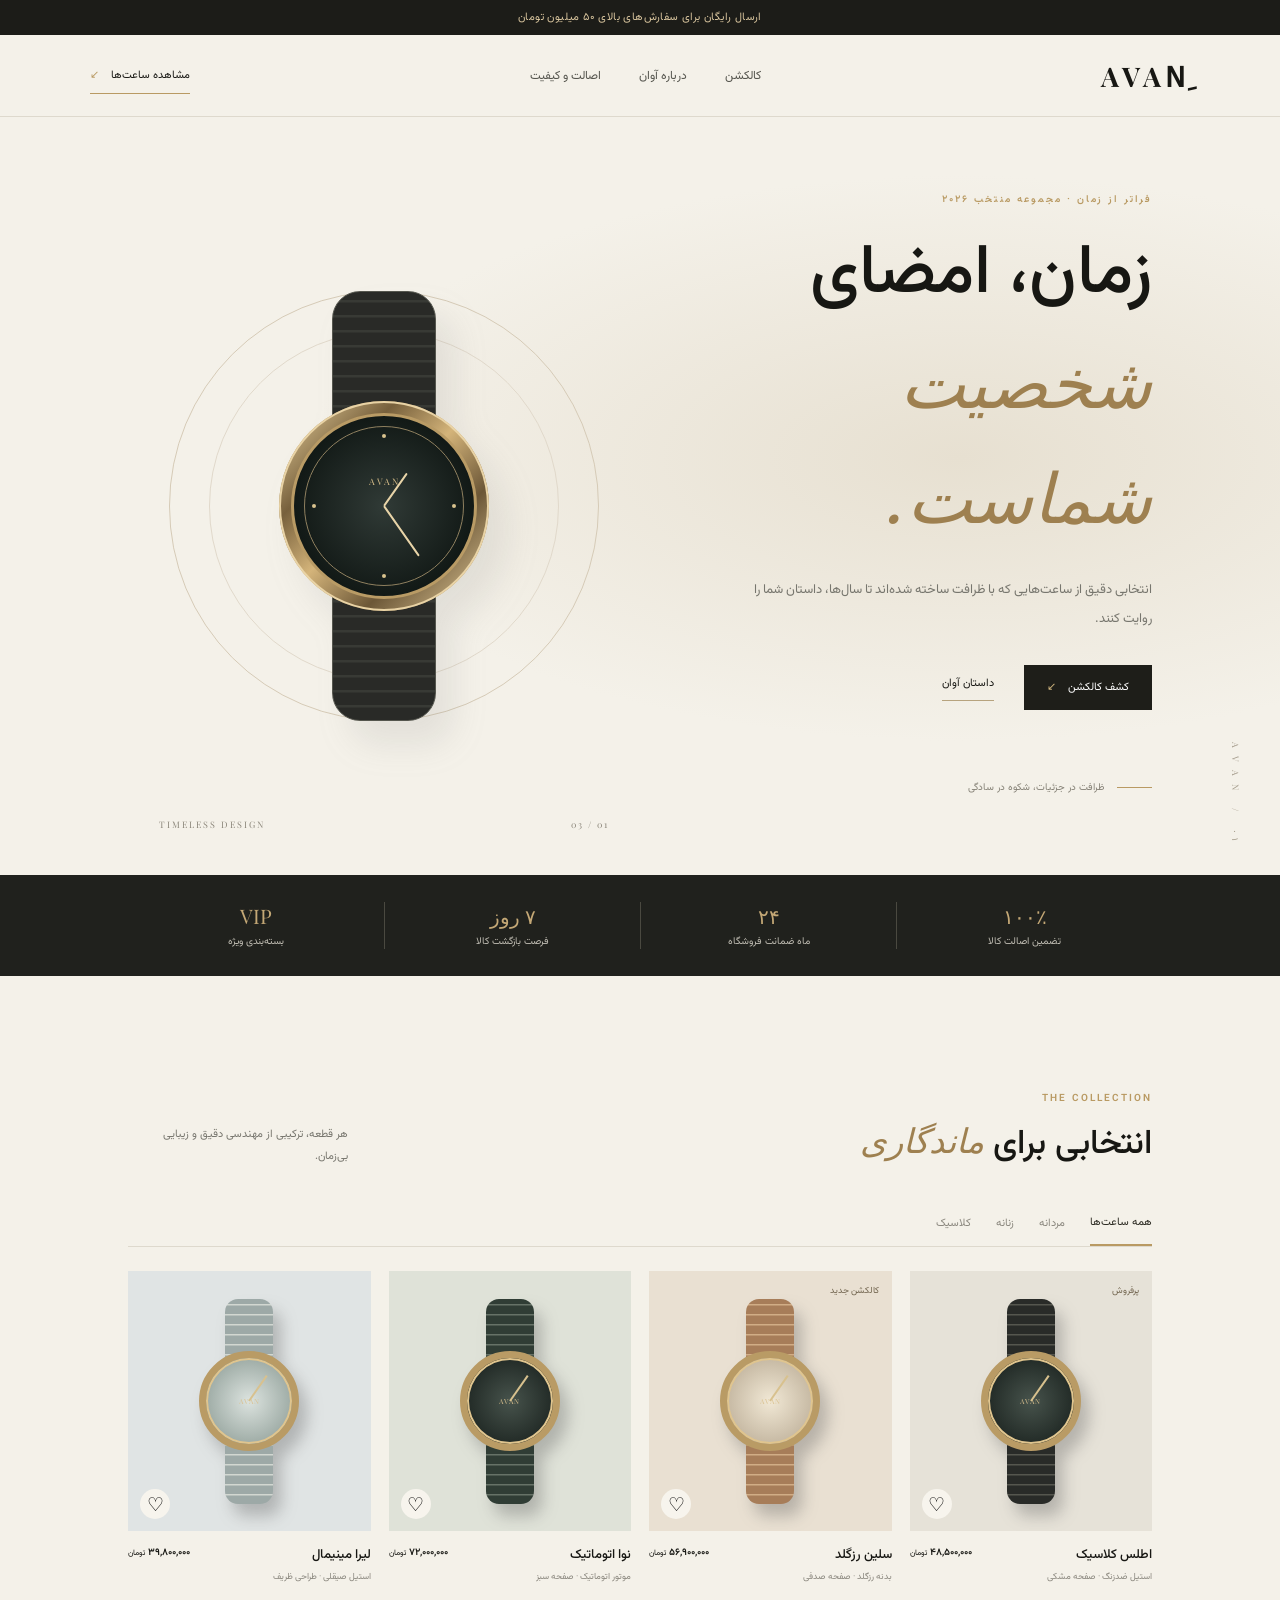
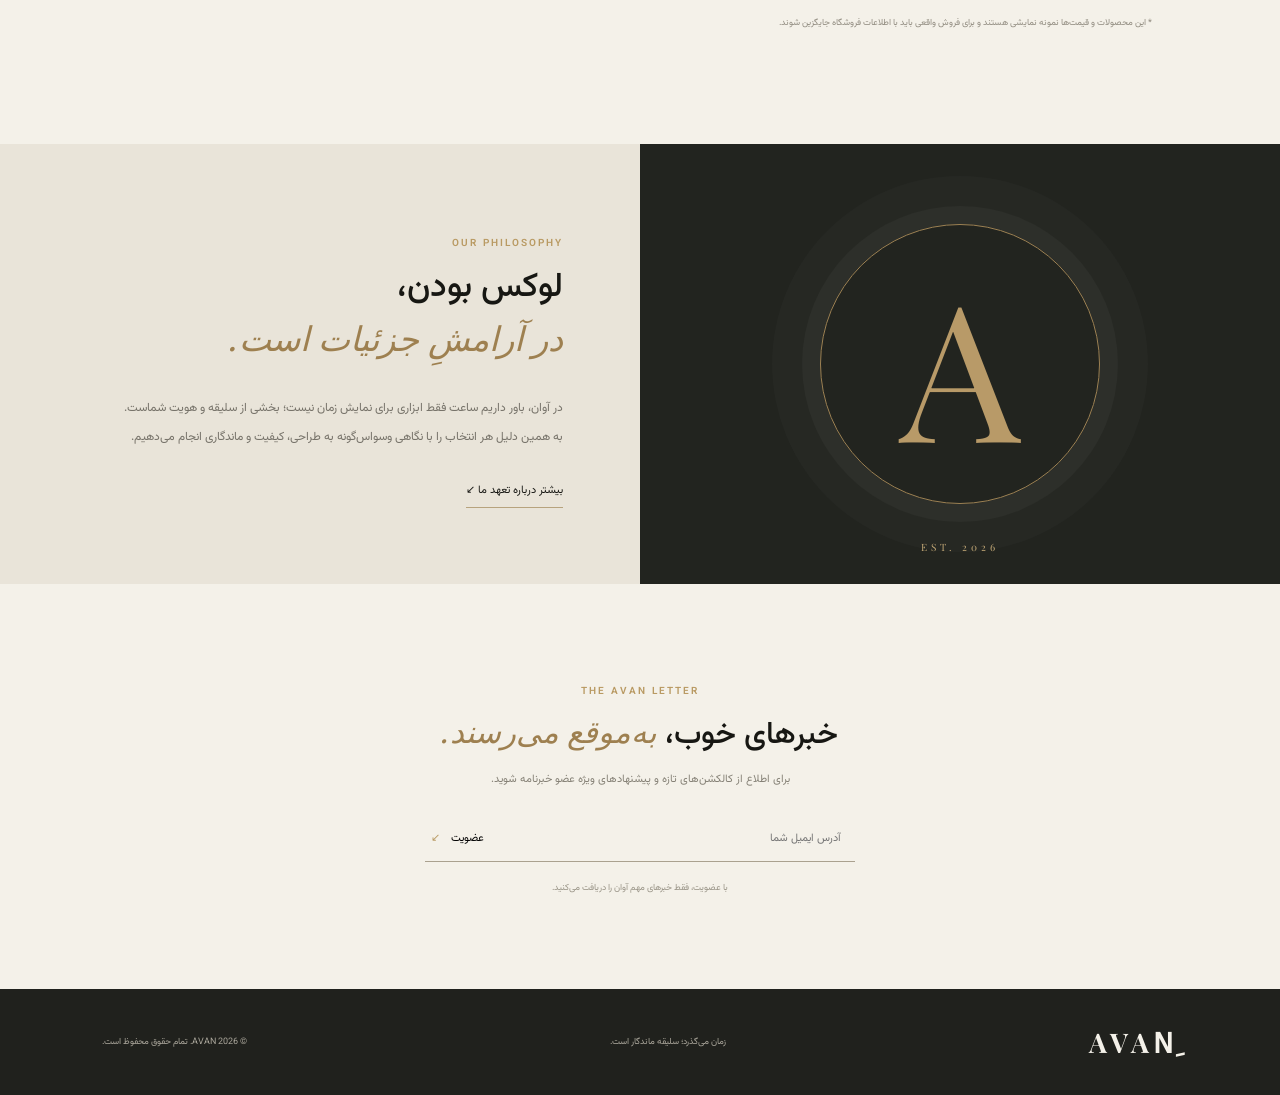
==== index.html @ badefe43 "Add files via upload" ====
<!doctype html>
<html lang="fa" dir="rtl">
<head>
  <meta charset="UTF-8">
  <meta name="viewport" content="width=device-width, initial-scale=1.0">
  <meta name="description" content="مجموعه‌ای منتخب از ساعت‌های لوکس و ماندگار">
  <title>آوان | ساعت‌های لوکس</title>
  <link rel="preconnect" href="https://fonts.googleapis.com">
  <link rel="preconnect" href="https://fonts.gstatic.com" crossorigin>
  <link href="https://fonts.googleapis.com/css2?family=Vazirmatn:wght@300;400;500;600;700;800&display=swap" rel="stylesheet">
  <link rel="stylesheet" href="style.css">
</head>
<body>
  <div class="announcement">ارسال رایگان برای سفارش‌های بالای ۵۰ میلیون تومان</div>
  <header class="site-header">
    <a class="brand" href="#" aria-label="آوان">AVAN<span>ِ</span></a>
    <nav>
      <a href="#collection">کالکشن</a>
      <a href="#story">درباره آوان</a>
      <a href="#craft">اصالت و کیفیت</a>
    </nav>
    <a class="header-cta" href="#collection">مشاهده ساعت‌ها <span>↙</span></a>
    <button class="menu-toggle" aria-label="باز کردن منو">☰</button>
  </header>

  <main>
    <section class="hero">
      <div class="hero-copy">
        <p class="eyebrow">فراتر از زمان · مجموعه منتخب ۲۰۲۶</p>
        <h1>زمان، امضای<br><em>شخصیت شماست.</em></h1>
        <p class="hero-text">انتخابی دقیق از ساعت‌هایی که با ظرافت ساخته شده‌اند تا سال‌ها، داستان شما را روایت کنند.</p>
        <div class="hero-actions">
          <a class="button button-gold" href="#collection">کشف کالکشن <span>↙</span></a>
          <a class="text-link" href="#story">داستان آوان</a>
        </div>
        <div class="hero-note"><span class="small-line"></span> ظرافت در جزئیات، شکوه در سادگی</div>
      </div>
      <div class="hero-art">
        <div class="orbit orbit-one"></div><div class="orbit orbit-two"></div>
        <div class="hero-watch">
          <div class="watch-strap"></div>
          <div class="watch-case">
            <div class="watch-face">
              <div class="watch-inner"></div><i class="hand hand-hour"></i><i class="hand hand-minute"></i>
              <span class="watch-dot d1"></span><span class="watch-dot d2"></span><span class="watch-dot d3"></span><span class="watch-dot d4"></span>
              <span class="watch-brand">AVAN</span>
            </div>
          </div>
        </div>
        <div class="art-caption"><span>01 / 03</span><span>TIMELESS DESIGN</span></div>
      </div>
      <div class="hero-index">A V A N &nbsp; / &nbsp; ۰۱</div>
    </section>

    <section class="trust-strip" id="craft">
      <div><strong>۱۰۰٪</strong><span>تضمین اصالت کالا</span></div>
      <div><strong>۲۴</strong><span>ماه ضمانت فروشگاه</span></div>
      <div><strong>۷ روز</strong><span>فرصت بازگشت کالا</span></div>
      <div><strong>VIP</strong><span>بسته‌بندی ویژه</span></div>
    </section>

    <section class="collection section-wrap" id="collection">
      <div class="section-heading">
        <div><p class="eyebrow">THE COLLECTION</p><h2>انتخابی برای <em>ماندگاری</em></h2></div>
        <p>هر قطعه، ترکیبی از مهندسی دقیق و زیبایی بی‌زمان.</p>
      </div>
      <div class="filters" role="group" aria-label="فیلتر محصولات">
        <button class="filter active" data-filter="all">همه ساعت‌ها</button>
        <button class="filter" data-filter="men">مردانه</button>
        <button class="filter" data-filter="women">زنانه</button>
        <button class="filter" data-filter="classic">کلاسیک</button>
      </div>
      <div class="product-grid">
        <article class="product-card" data-category="men classic">
          <div class="product-image watch-img watch-black"><span class="product-tag">پرفروش</span><div class="product-watch"><div class="mini-strap"></div><div class="mini-dial"><b>AVAN</b><i></i></div></div><button class="quick-view" aria-label="افزودن ساعت اطلس به علاقه‌مندی‌ها">♡</button></div>
          <div class="product-info"><div><h3>اطلس کلاسیک</h3><p>استیل ضدزنگ · صفحه مشکی</p></div><strong>۴۸,۵۰۰,۰۰۰ <small>تومان</small></strong></div>
        </article>
        <article class="product-card" data-category="women classic">
          <div class="product-image watch-img watch-cream"><span class="product-tag">کالکشن جدید</span><div class="product-watch"><div class="mini-strap"></div><div class="mini-dial"><b>AVAN</b><i></i></div></div><button class="quick-view" aria-label="افزودن ساعت سلین به علاقه‌مندی‌ها">♡</button></div>
          <div class="product-info"><div><h3>سلین رزگلد</h3><p>بدنه رزگلد · صفحه صدفی</p></div><strong>۵۶,۹۰۰,۰۰۰ <small>تومان</small></strong></div>
        </article>
        <article class="product-card" data-category="men">
          <div class="product-image watch-img watch-green"><div class="product-watch"><div class="mini-strap"></div><div class="mini-dial"><b>AVAN</b><i></i></div></div><button class="quick-view" aria-label="افزودن ساعت نوا به علاقه‌مندی‌ها">♡</button></div>
          <div class="product-info"><div><h3>نوا اتوماتیک</h3><p>موتور اتوماتیک · صفحه سبز</p></div><strong>۷۲,۰۰۰,۰۰۰ <small>تومان</small></strong></div>
        </article>
        <article class="product-card" data-category="women">
          <div class="product-image watch-img watch-blue"><div class="product-watch"><div class="mini-strap"></div><div class="mini-dial"><b>AVAN</b><i></i></div></div><button class="quick-view" aria-label="افزودن ساعت لیرا به علاقه‌مندی‌ها">♡</button></div>
          <div class="product-info"><div><h3>لیرا مینیمال</h3><p>استیل صیقلی · طراحی ظریف</p></div><strong>۳۹,۸۰۰,۰۰۰ <small>تومان</small></strong></div>
        </article>
      </div>
      <p class="demo-note">* این محصولات و قیمت‌ها نمونه نمایشی هستند و برای فروش واقعی باید با اطلاعات فروشگاه جایگزین شوند.</p>
    </section>

    <section class="story" id="story">
      <div class="story-art"><div class="story-ring"></div><div class="story-monogram">A</div><span>EST. 2026</span></div>
      <div class="story-copy"><p class="eyebrow">OUR PHILOSOPHY</p><h2>لوکس بودن،<br><em>در آرامشِ جزئیات است.</em></h2><p>در آوان، باور داریم ساعت فقط ابزاری برای نمایش زمان نیست؛ بخشی از سلیقه و هویت شماست. به همین دلیل هر انتخاب را با نگاهی وسواس‌گونه به طراحی، کیفیت و ماندگاری انجام می‌دهیم.</p><a class="text-link" href="#craft">بیشتر درباره تعهد ما <span>↙</span></a></div>
    </section>

    <section class="newsletter section-wrap">
      <p class="eyebrow">THE AVAN LETTER</p><h2>خبرهای خوب، <em>به‌موقع می‌رسند.</em></h2><p>برای اطلاع از کالکشن‌های تازه و پیشنهادهای ویژه عضو خبرنامه شوید.</p>
      <form id="newsletter-form"><input type="email" placeholder="آدرس ایمیل شما" aria-label="آدرس ایمیل" required><button type="submit">عضویت <span>↙</span></button></form><small id="form-message">با عضویت، فقط خبرهای مهم آوان را دریافت می‌کنید.</small>
    </section>
  </main>

  <footer><a class="brand" href="#">AVAN<span>ِ</span></a><p>زمان می‌گذرد؛ سلیقه ماندگار است.</p><span>© 2026 AVAN. تمام حقوق محفوظ است.</span></footer>
  <script src="script.js"></script>
</body>
</html>
---- style.css ----
@import url('https://fonts.googleapis.com/css2?family=Playfair+Display:ital,wght@0,500;0,600;0,700;1,500;1,600&display=swap');
:root{--ink:#171713;--muted:#77766e;--gold:#b99a63;--paper:#f4f1e9;--line:#ded9cd}
*{box-sizing:border-box}html{scroll-behavior:smooth}body{margin:0;background:var(--paper);color:var(--ink);font-family:"Vazirmatn",sans-serif}a{color:inherit;text-decoration:none}.announcement{text-align:center;background:#1c1c18;color:#d9c59e;padding:9px 15px;font-size:11px;letter-spacing:.4px}.site-header{height:82px;padding:0 7%;display:flex;align-items:center;justify-content:space-between;border-bottom:1px solid var(--line);background:#f4f1e9}.brand{font:700 27px "Playfair Display",serif;letter-spacing:5px;direction:ltr}.brand span{color:var(--gold)}nav{display:flex;gap:38px;font-size:12px;color:#55554e}nav a:hover,.text-link:hover{color:var(--gold)}.header-cta{font-size:11px;border-bottom:1px solid var(--gold);padding:9px 0}.header-cta span,.button span{color:var(--gold);margin-right:9px}.menu-toggle{display:none;background:none;border:0;font-size:22px}.hero{min-height:600px;display:grid;grid-template-columns:1fr 1fr;position:relative;padding:65px 10% 45px;overflow:hidden;background:radial-gradient(ellipse at 75% 45%,#e7e0d1 0,#f4f1e9 48%,#f4f1e9 75%)}.hero-copy{align-self:center;z-index:2;padding-bottom:35px}.eyebrow{font-size:10px;letter-spacing:2px;color:var(--gold);font-weight:600}.hero h1{font-size:clamp(42px,5.4vw,73px);line-height:1.5;font-weight:500;margin:17px 0}.hero h1 em,h2 em{font-family:"Playfair Display",serif;font-weight:500;color:#9e8050}.hero-text{max-width:410px;line-height:2.2;color:#77766e;font-size:13px}.hero-actions{display:flex;align-items:center;gap:30px;margin-top:32px}.button{padding:14px 23px;font-size:11px}.button-gold{background:#1e1e19;color:#fff}.button-gold span{color:#d2b77f}.text-link{font-size:11px;border-bottom:1px solid #b7a37e;padding-bottom:8px}.hero-note{margin-top:70px;font-size:10px;color:#858176;display:flex;align-items:center;gap:12px}.small-line{width:35px;height:1px;background:var(--gold)}.hero-art{min-height:470px;display:flex;align-items:center;justify-content:center;position:relative}.orbit{position:absolute;border:1px solid #d6cbb7;border-radius:50%;width:430px;height:430px}.orbit-two{width:350px;height:350px;border-color:#e1d9cb}.hero-watch{width:210px;height:430px;display:flex;align-items:center;justify-content:center;position:relative;filter:drop-shadow(18px 24px 16px #7772)}.watch-strap{position:absolute;width:104px;height:430px;background:repeating-linear-gradient(0deg,#292a27 0 12px,#383a35 13px 15px);border:1px solid #55564e;border-radius:28px}.watch-case{z-index:1;width:210px;height:210px;border-radius:50%;padding:12px;background:linear-gradient(135deg,#f1d9a3,#77603c 28%,#d4b47a 48%,#6c5737 70%,#e8d09d);box-shadow:inset 0 0 0 2px #e9d3a5}.watch-face{height:100%;border-radius:50%;background:radial-gradient(circle,#303a36,#101714 75%);border:3px solid #b99b65;position:relative;display:flex;align-items:center;justify-content:center}.watch-inner{position:absolute;inset:10px;border:1px solid #8f805f;border-radius:50%}.watch-brand{font:9px "Playfair Display";letter-spacing:2px;color:#d7bd89;position:absolute;top:59px}.hand{position:absolute;width:2px;background:#e8d4a8;transform-origin:bottom;bottom:50%;border-radius:4px}.hand-hour{height:40px;transform:rotate(35deg)}.hand-minute{height:61px;transform:rotate(145deg)}.watch-dot{position:absolute;width:4px;height:4px;background:#d9c28e;border-radius:50%}.d1{top:18px}.d2{right:18px}.d3{bottom:18px}.d4{left:18px}.art-caption{position:absolute;bottom:0;left:6%;right:6%;display:flex;justify-content:space-between;color:#8a8579;font:9px "Playfair Display";letter-spacing:2px}.hero-index{position:absolute;bottom:30px;right:3%;font:9px "Playfair Display";letter-spacing:3px;color:#a49b8b;writing-mode:vertical-rl}.trust-strip{display:grid;grid-template-columns:repeat(4,1fr);background:#20211d;color:#f4f1e9;padding:27px 10%;text-align:center}.trust-strip div{display:flex;flex-direction:column;gap:5px;border-left:1px solid #4a4940}.trust-strip div:last-child{border:0}.trust-strip strong{font:20px "Playfair Display";color:#c4a876}.trust-strip span{font-size:10px;color:#c1beb4}.section-wrap{padding:105px 10%}.section-heading{display:flex;justify-content:space-between;align-items:end}.section-heading h2,.story h2,.newsletter h2{font-size:34px;font-weight:500;margin:8px 0}.section-heading>p{font-size:11px;color:var(--muted);max-width:220px;line-height:2}.filters{display:flex;gap:25px;margin:35px 0 24px;border-bottom:1px solid var(--line)}.filter{border:0;background:none;padding:0 0 13px;font:11px "Vazirmatn";color:#8b887f;cursor:pointer}.filter.active{color:#292820;border-bottom:2px solid var(--gold)}.product-grid{display:grid;grid-template-columns:repeat(4,1fr);gap:18px}.product-card{min-width:0}.product-image{height:260px;position:relative;display:flex;align-items:center;justify-content:center;overflow:hidden}.watch-black{background:#e6e2d8}.watch-cream{background:#e9e0d2}.watch-green{background:#dfe2d8}.watch-blue{background:#e0e4e4}.product-tag{position:absolute;top:13px;right:13px;font-size:9px;color:#71644e}.quick-view{position:absolute;bottom:12px;left:12px;border:0;border-radius:50%;width:30px;height:30px;background:#f7f4ed;font-size:19px;cursor:pointer}.product-watch{height:205px;width:100px;display:flex;align-items:center;justify-content:center;position:relative;filter:drop-shadow(8px 12px 8px #5555)}.mini-strap{position:absolute;width:48px;height:205px;border-radius:13px;background:repeating-linear-gradient(0deg,#292b28 0 8px,#55564e 9px 10px)}.watch-cream .mini-strap{background:repeating-linear-gradient(0deg,#a77d59 0 8px,#d1ad86 9px 10px)}.watch-green .mini-strap{background:repeating-linear-gradient(0deg,#303d35 0 8px,#667267 9px 10px)}.watch-blue .mini-strap{background:repeating-linear-gradient(0deg,#9da9a7 0 8px,#d2d7d1 9px 10px)}.mini-dial{z-index:1;width:100px;height:100px;border-radius:50%;background:radial-gradient(circle,#47534c,#131a17);border:7px solid #b99b65;box-shadow:inset 0 0 0 2px #e0c58e;position:relative;display:flex;align-items:center;justify-content:center}.watch-cream .mini-dial{background:radial-gradient(circle,#f1e8d5,#b4a58e)}.watch-blue .mini-dial{background:radial-gradient(circle,#dce3df,#85958e)}.mini-dial b{font:7px "Playfair Display";letter-spacing:1px;color:#d9c18f}.mini-dial i{position:absolute;width:2px;height:31px;background:#d8c18e;bottom:50%;transform:rotate(35deg);transform-origin:bottom}.product-info{display:flex;justify-content:space-between;gap:8px;padding:14px 0}.product-info h3{font-size:13px;font-weight:500;margin:0 0 5px}.product-info p{font-size:9px;color:#8a877e;margin:0}.product-info strong{font-size:10px;white-space:nowrap;font-weight:600}.product-info small{font-size:8px;font-weight:400}.demo-note{font-size:9px;color:#918c80;margin-top:18px}.story{background:#e9e4d9;display:grid;grid-template-columns:1fr 1fr;min-height:440px}.story-art{background:#22241f;display:flex;align-items:center;justify-content:center;position:relative;overflow:hidden;color:#c5aa77}.story-ring{width:280px;height:280px;border:1px solid #9c8153;border-radius:50%;box-shadow:0 0 0 18px #ffffff08,0 0 0 48px #ffffff05}.story-monogram{position:absolute;font:190px "Playfair Display";color:#b89a68}.story-art span{position:absolute;bottom:30px;letter-spacing:4px;font:10px "Playfair Display"}.story-copy{padding:80px 12%;align-self:center}.story-copy>p:not(.eyebrow){font-size:12px;line-height:2.4;color:#77736a;max-width:440px;margin:25px 0}.newsletter{text-align:center;padding-top:90px;padding-bottom:90px}.newsletter h2{font-size:31px}.newsletter>p:not(.eyebrow){font-size:11px;color:#858176}.newsletter form{display:flex;max-width:430px;margin:28px auto 12px;border-bottom:1px solid #aaa18f}.newsletter input{flex:1;min-width:0;border:0;background:transparent;padding:14px;font:11px "Vazirmatn";outline:none}.newsletter button{border:0;background:none;font:11px "Vazirmatn";cursor:pointer}.newsletter button span{color:var(--gold);margin-right:8px}.newsletter small{font-size:9px;color:#999487}footer{background:#20211d;color:#c8c3b7;padding:35px 8%;display:flex;align-items:center;justify-content:space-between}footer .brand{color:#f4f1e9}footer p,footer>span{font-size:9px;color:#aaa69b}
@media(max-width:800px){.site-header{height:70px;padding:0 5%}nav{gap:15px}.hero{padding:45px 7%;grid-template-columns:1fr 1fr}.hero-art{transform:scale(.85)}.section-wrap{padding:75px 7%}.product-grid{grid-template-columns:repeat(2,1fr);gap:25px 15px}.product-image{height:245px}.story-copy{padding:55px 9%}.trust-strip{padding:25px 4%}}
@media(max-width:560px){nav,.header-cta{display:none}.menu-toggle{display:block}.site-header{height:64px}.hero{display:flex;flex-direction:column;padding:55px 8% 30px}.hero-copy{padding:0}.hero h1{font-size:49px}.hero-note{margin-top:35px}.hero-art{min-height:390px;transform:scale(.82);margin-top:0}.hero-index{display:none}.trust-strip{grid-template-columns:repeat(2,1fr);gap:22px}.trust-strip div:nth-child(2){border:0}.section-wrap{padding:65px 6%}.section-heading{display:block}.section-heading h2,.story h2{font-size:28px}.section-heading>p{margin-top:12px}.filters{gap:18px;overflow:auto}.filter{white-space:nowrap}.product-grid{gap:22px 10px}.product-image{height:190px}.product-watch{transform:scale(.78)}.product-info{display:block}.product-info strong{display:block;margin-top:10px}.story{grid-template-columns:1fr}.story-art{min-height:300px}.story-copy{padding:55px 8%}.newsletter h2{font-size:25px}footer{flex-direction:column;gap:10px;text-align:center}}
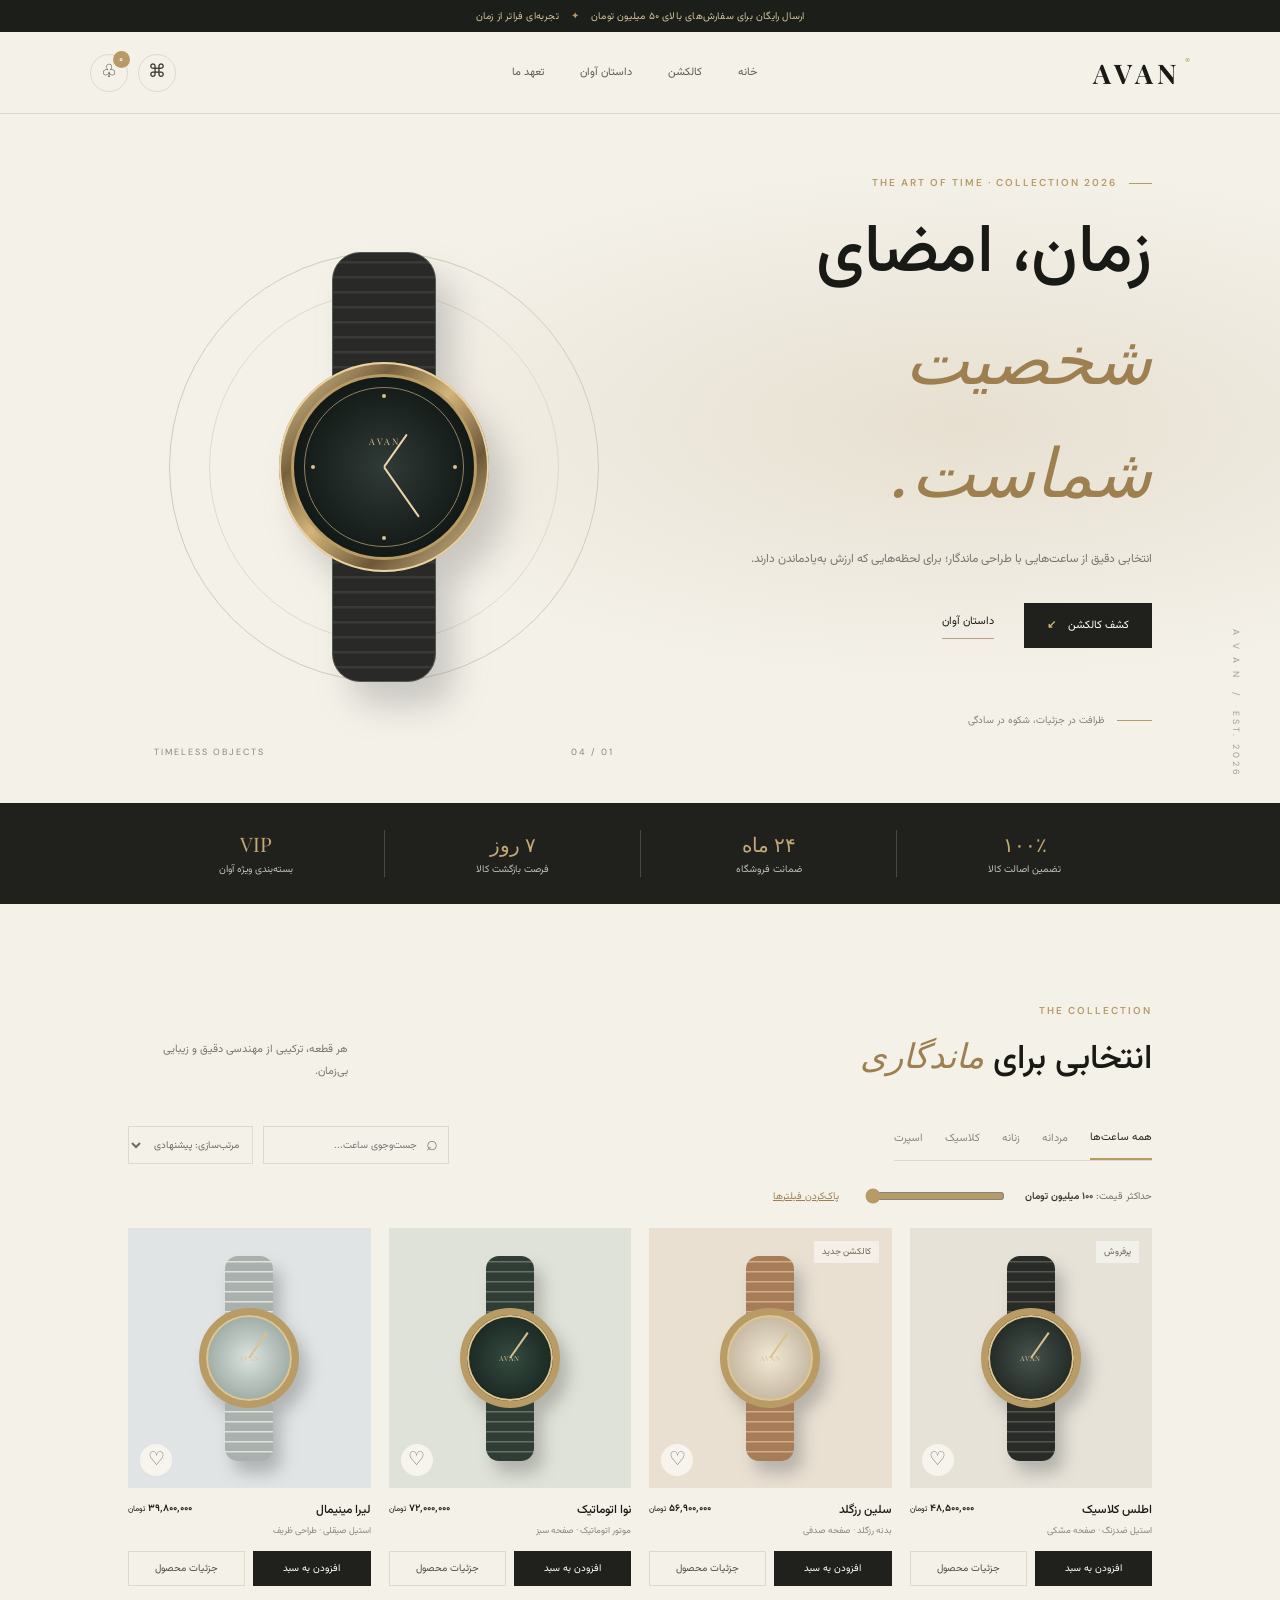
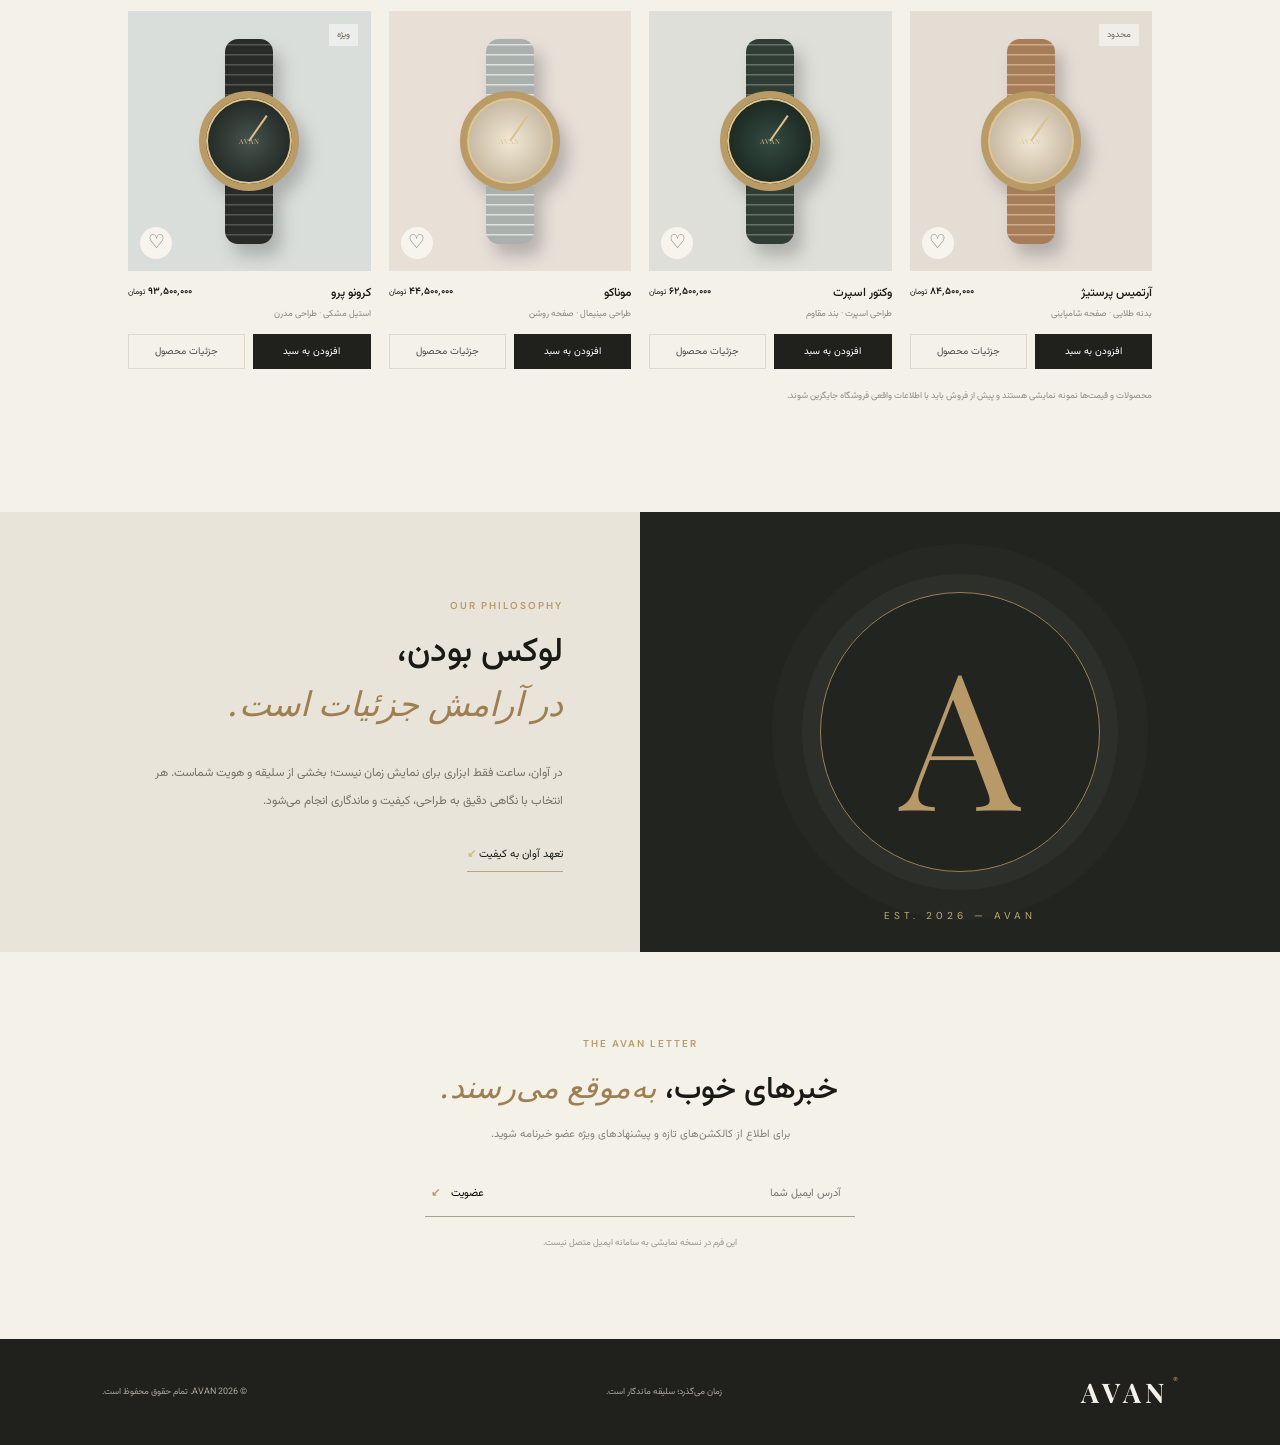
==== commit e28b1de6: "Add files via upload" ====
--- a/index.html
+++ b/index.html
@@ -3,60 +3,47 @@
 <head>
   <meta charset="UTF-8">
   <meta name="viewport" content="width=device-width, initial-scale=1.0">
-  <meta name="description" content="مجموعه‌ای منتخب از ساعت‌های لوکس و ماندگار">
-  <title>آوان | ساعت‌های لوکس</title>
+  <meta name="theme-color" content="#171914">
+  <meta name="description" content="آوان؛ انتخابی ماندگار از ساعت‌های خاص و لوکس">
+  <title>AVAN | زمان، امضای شخصیت شماست</title>
   <link rel="preconnect" href="https://fonts.googleapis.com">
   <link rel="preconnect" href="https://fonts.gstatic.com" crossorigin>
-  <link href="https://fonts.googleapis.com/css2?family=Vazirmatn:wght@300;400;500;600;700;800&display=swap" rel="stylesheet">
+  <link href="https://fonts.googleapis.com/css2?family=DM+Sans:wght@400;500;600;700&family=Vazirmatn:wght@300;400;500;600;700;800&display=swap" rel="stylesheet">
   <link rel="stylesheet" href="style.css">
 </head>
 <body>
-  <div class="announcement">ارسال رایگان برای سفارش‌های بالای ۵۰ میلیون تومان</div>
+  <div class="announcement">ارسال رایگان برای سفارش‌های بالای ۵۰ میلیون تومان <span>✦</span> تجربه‌ای فراتر از زمان</div>
   <header class="site-header">
-    <a class="brand" href="#" aria-label="آوان">AVAN<span>ِ</span></a>
-    <nav>
-      <a href="#collection">کالکشن</a>
-      <a href="#story">درباره آوان</a>
-      <a href="#craft">اصالت و کیفیت</a>
+    <a class="brand" href="#home" aria-label="آوان">AVAN<span>®</span></a>
+    <nav class="main-nav" id="main-nav">
+      <a href="#home">خانه</a><a href="#collection">کالکشن</a><a href="#story">داستان آوان</a><a href="#promise">تعهد ما</a>
     </nav>
-    <a class="header-cta" href="#collection">مشاهده ساعت‌ها <span>↙</span></a>
-    <button class="menu-toggle" aria-label="باز کردن منو">☰</button>
+    <div class="header-actions">
+      <button class="icon-btn admin-open" type="button" title="پنل مدیریت" aria-label="پنل مدیریت">⌘</button>
+      <button class="icon-btn cart-open" type="button" aria-label="سبد خرید">♧<span class="cart-count" id="cart-count">0</span></button>
+    </div>
+    <button class="menu-toggle" id="menu-toggle" aria-label="باز کردن منو">☰</button>
   </header>
 
-  <main>
+  <main id="home">
     <section class="hero">
       <div class="hero-copy">
-        <p class="eyebrow">فراتر از زمان · مجموعه منتخب ۲۰۲۶</p>
+        <p class="eyebrow"><span></span> THE ART OF TIME · COLLECTION 2026</p>
         <h1>زمان، امضای<br><em>شخصیت شماست.</em></h1>
-        <p class="hero-text">انتخابی دقیق از ساعت‌هایی که با ظرافت ساخته شده‌اند تا سال‌ها، داستان شما را روایت کنند.</p>
-        <div class="hero-actions">
-          <a class="button button-gold" href="#collection">کشف کالکشن <span>↙</span></a>
-          <a class="text-link" href="#story">داستان آوان</a>
-        </div>
-        <div class="hero-note"><span class="small-line"></span> ظرافت در جزئیات، شکوه در سادگی</div>
+        <p class="hero-text">انتخابی دقیق از ساعت‌هایی با طراحی ماندگار؛ برای لحظه‌هایی که ارزش به‌یادماندن دارند.</p>
+        <div class="hero-actions"><a class="button button-dark" href="#collection">کشف کالکشن <b>↙</b></a><a class="under-link" href="#story">داستان آوان</a></div>
+        <div class="hero-foot"><span class="line"></span> ظرافت در جزئیات، شکوه در سادگی</div>
       </div>
-      <div class="hero-art">
-        <div class="orbit orbit-one"></div><div class="orbit orbit-two"></div>
-        <div class="hero-watch">
-          <div class="watch-strap"></div>
-          <div class="watch-case">
-            <div class="watch-face">
-              <div class="watch-inner"></div><i class="hand hand-hour"></i><i class="hand hand-minute"></i>
-              <span class="watch-dot d1"></span><span class="watch-dot d2"></span><span class="watch-dot d3"></span><span class="watch-dot d4"></span>
-              <span class="watch-brand">AVAN</span>
-            </div>
-          </div>
-        </div>
-        <div class="art-caption"><span>01 / 03</span><span>TIMELESS DESIGN</span></div>
+      <div class="hero-visual">
+        <div class="hero-circle circle-a"></div><div class="hero-circle circle-b"></div>
+        <div class="hero-watch watch-render gold-watch"><div class="strap"></div><div class="case"><div class="dial"><span class="dial-brand">AVAN</span><i class="hour-hand"></i><i class="minute-hand"></i><b class="marker m12"></b><b class="marker m3"></b><b class="marker m6"></b><b class="marker m9"></b></div></div></div>
+        <div class="visual-label"><span>01 / 04</span><span>TIMELESS OBJECTS</span></div>
       </div>
-      <div class="hero-index">A V A N &nbsp; / &nbsp; ۰۱</div>
+      <div class="hero-side">A V A N　/　EST. 2026</div>
     </section>
 
-    <section class="trust-strip" id="craft">
-      <div><strong>۱۰۰٪</strong><span>تضمین اصالت کالا</span></div>
-      <div><strong>۲۴</strong><span>ماه ضمانت فروشگاه</span></div>
-      <div><strong>۷ روز</strong><span>فرصت بازگشت کالا</span></div>
-      <div><strong>VIP</strong><span>بسته‌بندی ویژه</span></div>
+    <section class="trust-strip" id="promise">
+      <div><strong>۱۰۰٪</strong><span>تضمین اصالت کالا</span></div><div><strong>۲۴ ماه</strong><span>ضمانت فروشگاه</span></div><div><strong>۷ روز</strong><span>فرصت بازگشت کالا</span></div><div><strong>VIP</strong><span>بسته‌بندی ویژه آوان</span></div>
     </section>
 
     <section class="collection section-wrap" id="collection">
@@ -64,45 +51,57 @@
         <div><p class="eyebrow">THE COLLECTION</p><h2>انتخابی برای <em>ماندگاری</em></h2></div>
         <p>هر قطعه، ترکیبی از مهندسی دقیق و زیبایی بی‌زمان.</p>
       </div>
-      <div class="filters" role="group" aria-label="فیلتر محصولات">
-        <button class="filter active" data-filter="all">همه ساعت‌ها</button>
-        <button class="filter" data-filter="men">مردانه</button>
-        <button class="filter" data-filter="women">زنانه</button>
-        <button class="filter" data-filter="classic">کلاسیک</button>
+      <div class="shop-toolbar">
+        <div class="filters" id="filters">
+          <button class="filter active" data-category="all">همه ساعت‌ها</button>
+          <button class="filter" data-category="men">مردانه</button>
+          <button class="filter" data-category="women">زنانه</button>
+          <button class="filter" data-category="classic">کلاسیک</button>
+          <button class="filter" data-category="sport">اسپرت</button>
+        </div>
+        <div class="shop-tools">
+          <label class="search-box"><span>⌕</span><input id="search-input" type="search" placeholder="جست‌وجوی ساعت..." aria-label="جست‌وجوی محصولات"></label>
+          <select id="sort-select" aria-label="مرتب‌سازی"><option value="featured">مرتب‌سازی: پیشنهادی</option><option value="low">ارزان‌ترین</option><option value="high">گران‌ترین</option><option value="new">جدیدترین</option></select>
+        </div>
       </div>
-      <div class="product-grid">
-        <article class="product-card" data-category="men classic">
-          <div class="product-image watch-img watch-black"><span class="product-tag">پرفروش</span><div class="product-watch"><div class="mini-strap"></div><div class="mini-dial"><b>AVAN</b><i></i></div></div><button class="quick-view" aria-label="افزودن ساعت اطلس به علاقه‌مندی‌ها">♡</button></div>
-          <div class="product-info"><div><h3>اطلس کلاسیک</h3><p>استیل ضدزنگ · صفحه مشکی</p></div><strong>۴۸,۵۰۰,۰۰۰ <small>تومان</small></strong></div>
-        </article>
-        <article class="product-card" data-category="women classic">
-          <div class="product-image watch-img watch-cream"><span class="product-tag">کالکشن جدید</span><div class="product-watch"><div class="mini-strap"></div><div class="mini-dial"><b>AVAN</b><i></i></div></div><button class="quick-view" aria-label="افزودن ساعت سلین به علاقه‌مندی‌ها">♡</button></div>
-          <div class="product-info"><div><h3>سلین رزگلد</h3><p>بدنه رزگلد · صفحه صدفی</p></div><strong>۵۶,۹۰۰,۰۰۰ <small>تومان</small></strong></div>
-        </article>
-        <article class="product-card" data-category="men">
-          <div class="product-image watch-img watch-green"><div class="product-watch"><div class="mini-strap"></div><div class="mini-dial"><b>AVAN</b><i></i></div></div><button class="quick-view" aria-label="افزودن ساعت نوا به علاقه‌مندی‌ها">♡</button></div>
-          <div class="product-info"><div><h3>نوا اتوماتیک</h3><p>موتور اتوماتیک · صفحه سبز</p></div><strong>۷۲,۰۰۰,۰۰۰ <small>تومان</small></strong></div>
-        </article>
-        <article class="product-card" data-category="women">
-          <div class="product-image watch-img watch-blue"><div class="product-watch"><div class="mini-strap"></div><div class="mini-dial"><b>AVAN</b><i></i></div></div><button class="quick-view" aria-label="افزودن ساعت لیرا به علاقه‌مندی‌ها">♡</button></div>
-          <div class="product-info"><div><h3>لیرا مینیمال</h3><p>استیل صیقلی · طراحی ظریف</p></div><strong>۳۹,۸۰۰,۰۰۰ <small>تومان</small></strong></div>
-        </article>
-      </div>
-      <p class="demo-note">* این محصولات و قیمت‌ها نمونه نمایشی هستند و برای فروش واقعی باید با اطلاعات فروشگاه جایگزین شوند.</p>
+      <div class="price-filter"><label for="price-range">حداکثر قیمت: <strong id="price-label">۱۰۰ میلیون تومان</strong></label><input id="price-range" type="range" min="20000000" max="100000000" step="5000000" value="100000000"><button id="clear-filters" type="button">پاک‌کردن فیلترها</button></div>
+      <div class="product-grid" id="product-grid" aria-live="polite"></div>
+      <p class="demo-note">محصولات و قیمت‌ها نمونه نمایشی هستند و پیش از فروش باید با اطلاعات واقعی فروشگاه جایگزین شوند.</p>
     </section>
 
     <section class="story" id="story">
-      <div class="story-art"><div class="story-ring"></div><div class="story-monogram">A</div><span>EST. 2026</span></div>
-      <div class="story-copy"><p class="eyebrow">OUR PHILOSOPHY</p><h2>لوکس بودن،<br><em>در آرامشِ جزئیات است.</em></h2><p>در آوان، باور داریم ساعت فقط ابزاری برای نمایش زمان نیست؛ بخشی از سلیقه و هویت شماست. به همین دلیل هر انتخاب را با نگاهی وسواس‌گونه به طراحی، کیفیت و ماندگاری انجام می‌دهیم.</p><a class="text-link" href="#craft">بیشتر درباره تعهد ما <span>↙</span></a></div>
+      <div class="story-art"><div class="story-ring"></div><div class="story-monogram">A</div><span>EST. 2026 — AVAN</span></div>
+      <div class="story-copy"><p class="eyebrow">OUR PHILOSOPHY</p><h2>لوکس بودن،<br><em>در آرامش جزئیات است.</em></h2><p>در آوان، ساعت فقط ابزاری برای نمایش زمان نیست؛ بخشی از سلیقه و هویت شماست. هر انتخاب با نگاهی دقیق به طراحی، کیفیت و ماندگاری انجام می‌شود.</p><a class="under-link" href="#promise">تعهد آوان به کیفیت <b>↙</b></a></div>
     </section>
 
     <section class="newsletter section-wrap">
       <p class="eyebrow">THE AVAN LETTER</p><h2>خبرهای خوب، <em>به‌موقع می‌رسند.</em></h2><p>برای اطلاع از کالکشن‌های تازه و پیشنهادهای ویژه عضو خبرنامه شوید.</p>
-      <form id="newsletter-form"><input type="email" placeholder="آدرس ایمیل شما" aria-label="آدرس ایمیل" required><button type="submit">عضویت <span>↙</span></button></form><small id="form-message">با عضویت، فقط خبرهای مهم آوان را دریافت می‌کنید.</small>
+      <form id="newsletter-form"><input type="email" placeholder="آدرس ایمیل شما" aria-label="آدرس ایمیل" required><button type="submit">عضویت <b>↙</b></button></form><small id="form-message">این فرم در نسخه نمایشی به سامانه ایمیل متصل نیست.</small>
     </section>
   </main>
 
-  <footer><a class="brand" href="#">AVAN<span>ِ</span></a><p>زمان می‌گذرد؛ سلیقه ماندگار است.</p><span>© 2026 AVAN. تمام حقوق محفوظ است.</span></footer>
+  <footer><a class="brand" href="#home">AVAN<span>®</span></a><p>زمان می‌گذرد؛ سلیقه ماندگار است.</p><span>© 2026 AVAN. تمام حقوق محفوظ است.</span></footer>
+
+  <div class="overlay" id="overlay"></div>
+  <aside class="cart-drawer" id="cart-drawer" aria-label="سبد خرید" aria-hidden="true">
+    <div class="drawer-head"><div><p class="eyebrow">YOUR SELECTION</p><h3>سبد خرید</h3></div><button class="close-btn" data-close aria-label="بستن">×</button></div>
+    <div class="cart-items" id="cart-items"></div>
+    <div class="cart-bottom"><div class="subtotal"><span>جمع کل</span><strong id="cart-total">۰ تومان</strong></div><button class="button button-dark checkout-btn" id="checkout-btn">ثبت سفارش آزمایشی <b>↙</b></button><small>پرداخت آنلاین در این نسخه فعال نیست.</small></div>
+  </aside>
+
+  <section class="modal" id="product-modal" role="dialog" aria-modal="true" aria-label="جزئیات محصول">
+    <button class="close-btn modal-close" data-close aria-label="بستن">×</button><div id="product-modal-content"></div>
+  </section>
+
+  <section class="modal admin-modal" id="admin-modal" role="dialog" aria-modal="true" aria-label="پنل مدیریت">
+    <button class="close-btn modal-close" data-close aria-label="بستن">×</button>
+    <div class="admin-heading"><p class="eyebrow">AVAN CONTROL ROOM</p><h2>پنل مدیریت فروشگاه</h2><p>مدیریت نمایشی محصولات و سفارش‌های ذخیره‌شده در همین مرورگر</p></div>
+    <div class="admin-stats" id="admin-stats"></div>
+    <div class="admin-tabs"><button class="admin-tab active" data-tab="products">محصولات</button><button class="admin-tab" data-tab="orders">سفارش‌ها</button></div>
+    <div id="admin-content"></div>
+  </section>
+
+  <div class="toast" id="toast" role="status"></div>
   <script src="script.js"></script>
 </body>
 </html>
--- a/style.css
+++ b/style.css
@@ -1,5 +1,6 @@
-@import url('https://fonts.googleapis.com/css2?family=Playfair+Display:ital,wght@0,500;0,600;0,700;1,500;1,600&display=swap');
-:root{--ink:#171713;--muted:#77766e;--gold:#b99a63;--paper:#f4f1e9;--line:#ded9cd}
-*{box-sizing:border-box}html{scroll-behavior:smooth}body{margin:0;background:var(--paper);color:var(--ink);font-family:"Vazirmatn",sans-serif}a{color:inherit;text-decoration:none}.announcement{text-align:center;background:#1c1c18;color:#d9c59e;padding:9px 15px;font-size:11px;letter-spacing:.4px}.site-header{height:82px;padding:0 7%;display:flex;align-items:center;justify-content:space-between;border-bottom:1px solid var(--line);background:#f4f1e9}.brand{font:700 27px "Playfair Display",serif;letter-spacing:5px;direction:ltr}.brand span{color:var(--gold)}nav{display:flex;gap:38px;font-size:12px;color:#55554e}nav a:hover,.text-link:hover{color:var(--gold)}.header-cta{font-size:11px;border-bottom:1px solid var(--gold);padding:9px 0}.header-cta span,.button span{color:var(--gold);margin-right:9px}.menu-toggle{display:none;background:none;border:0;font-size:22px}.hero{min-height:600px;display:grid;grid-template-columns:1fr 1fr;position:relative;padding:65px 10% 45px;overflow:hidden;background:radial-gradient(ellipse at 75% 45%,#e7e0d1 0,#f4f1e9 48%,#f4f1e9 75%)}.hero-copy{align-self:center;z-index:2;padding-bottom:35px}.eyebrow{font-size:10px;letter-spacing:2px;color:var(--gold);font-weight:600}.hero h1{font-size:clamp(42px,5.4vw,73px);line-height:1.5;font-weight:500;margin:17px 0}.hero h1 em,h2 em{font-family:"Playfair Display",serif;font-weight:500;color:#9e8050}.hero-text{max-width:410px;line-height:2.2;color:#77766e;font-size:13px}.hero-actions{display:flex;align-items:center;gap:30px;margin-top:32px}.button{padding:14px 23px;font-size:11px}.button-gold{background:#1e1e19;color:#fff}.button-gold span{color:#d2b77f}.text-link{font-size:11px;border-bottom:1px solid #b7a37e;padding-bottom:8px}.hero-note{margin-top:70px;font-size:10px;color:#858176;display:flex;align-items:center;gap:12px}.small-line{width:35px;height:1px;background:var(--gold)}.hero-art{min-height:470px;display:flex;align-items:center;justify-content:center;position:relative}.orbit{position:absolute;border:1px solid #d6cbb7;border-radius:50%;width:430px;height:430px}.orbit-two{width:350px;height:350px;border-color:#e1d9cb}.hero-watch{width:210px;height:430px;display:flex;align-items:center;justify-content:center;position:relative;filter:drop-shadow(18px 24px 16px #7772)}.watch-strap{position:absolute;width:104px;height:430px;background:repeating-linear-gradient(0deg,#292a27 0 12px,#383a35 13px 15px);border:1px solid #55564e;border-radius:28px}.watch-case{z-index:1;width:210px;height:210px;border-radius:50%;padding:12px;background:linear-gradient(135deg,#f1d9a3,#77603c 28%,#d4b47a 48%,#6c5737 70%,#e8d09d);box-shadow:inset 0 0 0 2px #e9d3a5}.watch-face{height:100%;border-radius:50%;background:radial-gradient(circle,#303a36,#101714 75%);border:3px solid #b99b65;position:relative;display:flex;align-items:center;justify-content:center}.watch-inner{position:absolute;inset:10px;border:1px solid #8f805f;border-radius:50%}.watch-brand{font:9px "Playfair Display";letter-spacing:2px;color:#d7bd89;position:absolute;top:59px}.hand{position:absolute;width:2px;background:#e8d4a8;transform-origin:bottom;bottom:50%;border-radius:4px}.hand-hour{height:40px;transform:rotate(35deg)}.hand-minute{height:61px;transform:rotate(145deg)}.watch-dot{position:absolute;width:4px;height:4px;background:#d9c28e;border-radius:50%}.d1{top:18px}.d2{right:18px}.d3{bottom:18px}.d4{left:18px}.art-caption{position:absolute;bottom:0;left:6%;right:6%;display:flex;justify-content:space-between;color:#8a8579;font:9px "Playfair Display";letter-spacing:2px}.hero-index{position:absolute;bottom:30px;right:3%;font:9px "Playfair Display";letter-spacing:3px;color:#a49b8b;writing-mode:vertical-rl}.trust-strip{display:grid;grid-template-columns:repeat(4,1fr);background:#20211d;color:#f4f1e9;padding:27px 10%;text-align:center}.trust-strip div{display:flex;flex-direction:column;gap:5px;border-left:1px solid #4a4940}.trust-strip div:last-child{border:0}.trust-strip strong{font:20px "Playfair Display";color:#c4a876}.trust-strip span{font-size:10px;color:#c1beb4}.section-wrap{padding:105px 10%}.section-heading{display:flex;justify-content:space-between;align-items:end}.section-heading h2,.story h2,.newsletter h2{font-size:34px;font-weight:500;margin:8px 0}.section-heading>p{font-size:11px;color:var(--muted);max-width:220px;line-height:2}.filters{display:flex;gap:25px;margin:35px 0 24px;border-bottom:1px solid var(--line)}.filter{border:0;background:none;padding:0 0 13px;font:11px "Vazirmatn";color:#8b887f;cursor:pointer}.filter.active{color:#292820;border-bottom:2px solid var(--gold)}.product-grid{display:grid;grid-template-columns:repeat(4,1fr);gap:18px}.product-card{min-width:0}.product-image{height:260px;position:relative;display:flex;align-items:center;justify-content:center;overflow:hidden}.watch-black{background:#e6e2d8}.watch-cream{background:#e9e0d2}.watch-green{background:#dfe2d8}.watch-blue{background:#e0e4e4}.product-tag{position:absolute;top:13px;right:13px;font-size:9px;color:#71644e}.quick-view{position:absolute;bottom:12px;left:12px;border:0;border-radius:50%;width:30px;height:30px;background:#f7f4ed;font-size:19px;cursor:pointer}.product-watch{height:205px;width:100px;display:flex;align-items:center;justify-content:center;position:relative;filter:drop-shadow(8px 12px 8px #5555)}.mini-strap{position:absolute;width:48px;height:205px;border-radius:13px;background:repeating-linear-gradient(0deg,#292b28 0 8px,#55564e 9px 10px)}.watch-cream .mini-strap{background:repeating-linear-gradient(0deg,#a77d59 0 8px,#d1ad86 9px 10px)}.watch-green .mini-strap{background:repeating-linear-gradient(0deg,#303d35 0 8px,#667267 9px 10px)}.watch-blue .mini-strap{background:repeating-linear-gradient(0deg,#9da9a7 0 8px,#d2d7d1 9px 10px)}.mini-dial{z-index:1;width:100px;height:100px;border-radius:50%;background:radial-gradient(circle,#47534c,#131a17);border:7px solid #b99b65;box-shadow:inset 0 0 0 2px #e0c58e;position:relative;display:flex;align-items:center;justify-content:center}.watch-cream .mini-dial{background:radial-gradient(circle,#f1e8d5,#b4a58e)}.watch-blue .mini-dial{background:radial-gradient(circle,#dce3df,#85958e)}.mini-dial b{font:7px "Playfair Display";letter-spacing:1px;color:#d9c18f}.mini-dial i{position:absolute;width:2px;height:31px;background:#d8c18e;bottom:50%;transform:rotate(35deg);transform-origin:bottom}.product-info{display:flex;justify-content:space-between;gap:8px;padding:14px 0}.product-info h3{font-size:13px;font-weight:500;margin:0 0 5px}.product-info p{font-size:9px;color:#8a877e;margin:0}.product-info strong{font-size:10px;white-space:nowrap;font-weight:600}.product-info small{font-size:8px;font-weight:400}.demo-note{font-size:9px;color:#918c80;margin-top:18px}.story{background:#e9e4d9;display:grid;grid-template-columns:1fr 1fr;min-height:440px}.story-art{background:#22241f;display:flex;align-items:center;justify-content:center;position:relative;overflow:hidden;color:#c5aa77}.story-ring{width:280px;height:280px;border:1px solid #9c8153;border-radius:50%;box-shadow:0 0 0 18px #ffffff08,0 0 0 48px #ffffff05}.story-monogram{position:absolute;font:190px "Playfair Display";color:#b89a68}.story-art span{position:absolute;bottom:30px;letter-spacing:4px;font:10px "Playfair Display"}.story-copy{padding:80px 12%;align-self:center}.story-copy>p:not(.eyebrow){font-size:12px;line-height:2.4;color:#77736a;max-width:440px;margin:25px 0}.newsletter{text-align:center;padding-top:90px;padding-bottom:90px}.newsletter h2{font-size:31px}.newsletter>p:not(.eyebrow){font-size:11px;color:#858176}.newsletter form{display:flex;max-width:430px;margin:28px auto 12px;border-bottom:1px solid #aaa18f}.newsletter input{flex:1;min-width:0;border:0;background:transparent;padding:14px;font:11px "Vazirmatn";outline:none}.newsletter button{border:0;background:none;font:11px "Vazirmatn";cursor:pointer}.newsletter button span{color:var(--gold);margin-right:8px}.newsletter small{font-size:9px;color:#999487}footer{background:#20211d;color:#c8c3b7;padding:35px 8%;display:flex;align-items:center;justify-content:space-between}footer .brand{color:#f4f1e9}footer p,footer>span{font-size:9px;color:#aaa69b}
-@media(max-width:800px){.site-header{height:70px;padding:0 5%}nav{gap:15px}.hero{padding:45px 7%;grid-template-columns:1fr 1fr}.hero-art{transform:scale(.85)}.section-wrap{padding:75px 7%}.product-grid{grid-template-columns:repeat(2,1fr);gap:25px 15px}.product-image{height:245px}.story-copy{padding:55px 9%}.trust-strip{padding:25px 4%}}
-@media(max-width:560px){nav,.header-cta{display:none}.menu-toggle{display:block}.site-header{height:64px}.hero{display:flex;flex-direction:column;padding:55px 8% 30px}.hero-copy{padding:0}.hero h1{font-size:49px}.hero-note{margin-top:35px}.hero-art{min-height:390px;transform:scale(.82);margin-top:0}.hero-index{display:none}.trust-strip{grid-template-columns:repeat(2,1fr);gap:22px}.trust-strip div:nth-child(2){border:0}.section-wrap{padding:65px 6%}.section-heading{display:block}.section-heading h2,.story h2{font-size:28px}.section-heading>p{margin-top:12px}.filters{gap:18px;overflow:auto}.filter{white-space:nowrap}.product-grid{gap:22px 10px}.product-image{height:190px}.product-watch{transform:scale(.78)}.product-info{display:block}.product-info strong{display:block;margin-top:10px}.story{grid-template-columns:1fr}.story-art{min-height:300px}.story-copy{padding:55px 8%}.newsletter h2{font-size:25px}footer{flex-direction:column;gap:10px;text-align:center}}
+@import url('https://fonts.googleapis.com/css2?family=Playfair+Display:ital,wght@0,500;0,600;0,700;1,500&display=swap');
+:root{--ink:#191a16;--muted:#77776f;--gold:#b89a66;--paper:#f4f1e9;--line:#ded9cd;--dark:#20221d;--white:#fffdf8}
+*{box-sizing:border-box}html{scroll-behavior:smooth;scroll-padding-top:90px}body{margin:0;background:var(--paper);color:var(--ink);font-family:"Vazirmatn",sans-serif}body.locked{overflow:hidden}button,input,select{font:inherit}button{cursor:pointer}a{color:inherit;text-decoration:none}.announcement{height:32px;display:flex;align-items:center;justify-content:center;gap:12px;background:#1c1e19;color:#d7c49c;font-size:10px;letter-spacing:.2px}.announcement span{color:var(--gold)}.site-header{height:82px;padding:0 7%;display:flex;align-items:center;justify-content:space-between;border-bottom:1px solid var(--line);background:var(--paper);position:sticky;top:0;z-index:20}.brand{font:700 27px "Playfair Display",serif;letter-spacing:5px;direction:ltr}.brand span{font:10px "DM Sans";vertical-align:top;color:var(--gold);letter-spacing:0;margin-left:3px}.main-nav{display:flex;gap:36px;font-size:11px;color:#5d5c54}.main-nav a:hover,.under-link:hover{color:var(--gold)}.header-actions{display:flex;gap:10px}.icon-btn{width:38px;height:38px;border:1px solid var(--line);background:transparent;border-radius:50%;font-size:18px;position:relative;color:#36372f}.cart-count{position:absolute;top:-4px;right:-3px;background:var(--gold);color:#fff;width:17px;height:17px;border-radius:50%;font:10px "Vazirmatn";display:grid;place-items:center}.menu-toggle{display:none;background:none;border:0;font-size:22px}.hero{min-height:590px;display:grid;grid-template-columns:1fr 1fr;position:relative;padding:62px 10% 45px;overflow:hidden;background:radial-gradient(ellipse at 75% 45%,#e7e0d1 0,#f4f1e9 48%,#f4f1e9 75%)}.hero-copy{align-self:center;z-index:2;padding-bottom:30px}.eyebrow{font:600 10px "DM Sans","Vazirmatn";letter-spacing:2px;color:var(--gold);margin:0 0 14px}.eyebrow span{display:inline-block;width:23px;height:1px;background:var(--gold);vertical-align:middle;margin-left:8px}.hero h1{font-size:clamp(42px,5.3vw,72px);line-height:1.5;font-weight:500;margin:15px 0}.hero h1 em,h2 em{font-family:"Playfair Display",serif;font-weight:500;color:#9e8050}.hero-text{max-width:410px;line-height:2.25;color:var(--muted);font-size:12px}.hero-actions{display:flex;align-items:center;gap:30px;margin-top:30px}.button{border:0;padding:14px 23px;font-size:11px;display:inline-flex;align-items:center;justify-content:center;gap:12px}.button-dark{background:#20211c;color:#fff}.button-dark:hover{background:#37382f}.button b,.under-link b{color:#d1b77f}.under-link{font-size:11px;border-bottom:1px solid #b7a37e;padding-bottom:8px}.hero-foot{margin-top:65px;font-size:10px;color:#858176;display:flex;align-items:center;gap:12px}.line{width:35px;height:1px;background:var(--gold)}.hero-visual{min-height:450px;display:flex;align-items:center;justify-content:center;position:relative}.hero-circle{position:absolute;border:1px solid #d6cbb7;border-radius:50%;width:430px;height:430px}.circle-b{width:350px;height:350px;border-color:#e1d9cb}.watch-render{width:210px;height:430px;display:flex;align-items:center;justify-content:center;position:relative;filter:drop-shadow(18px 24px 16px #7775)}.strap{position:absolute;width:104px;height:430px;background:repeating-linear-gradient(0deg,#292a27 0 12px,#383a35 13px 15px);border:1px solid #55564e;border-radius:28px}.case{z-index:1;width:210px;height:210px;border-radius:50%;padding:12px;background:linear-gradient(135deg,#f1d9a3,#77603c 28%,#d4b47a 48%,#6c5737 70%,#e8d09d);box-shadow:inset 0 0 0 2px #e9d3a5}.dial{height:100%;border-radius:50%;background:radial-gradient(circle,#303a36,#101714 75%);border:3px solid #b99b65;position:relative;display:flex;align-items:center;justify-content:center}.dial:before{content:"";position:absolute;inset:10px;border:1px solid #8f805f;border-radius:50%}.dial-brand{font:9px "Playfair Display";letter-spacing:2px;color:#d7bd89;position:absolute;top:58px}.hour-hand,.minute-hand{position:absolute;width:2px;background:#e8d4a8;transform-origin:bottom;bottom:50%;border-radius:4px;z-index:1}.hour-hand{height:40px;transform:rotate(35deg)}.minute-hand{height:61px;transform:rotate(145deg)}.marker{position:absolute;width:4px;height:4px;background:#d9c28e;border-radius:50%}.m12{top:17px}.m3{right:17px}.m6{bottom:17px}.m9{left:17px}.visual-label{position:absolute;bottom:0;left:5%;right:5%;display:flex;justify-content:space-between;color:#8a8579;font:9px "DM Sans";letter-spacing:2px}.hero-side{position:absolute;bottom:25px;right:3%;font:9px "DM Sans";letter-spacing:3px;color:#a49b8b;writing-mode:vertical-rl}.trust-strip{display:grid;grid-template-columns:repeat(4,1fr);background:#20211d;color:#f4f1e9;padding:27px 10%;text-align:center}.trust-strip div{display:flex;flex-direction:column;gap:5px;border-left:1px solid #4a4940}.trust-strip div:last-child{border:0}.trust-strip strong{font:20px "Playfair Display";color:#c4a876}.trust-strip span{font-size:10px;color:#c1beb4}.section-wrap{padding:100px 10%}.section-heading{display:flex;justify-content:space-between;align-items:end}.section-heading h2,.story h2,.newsletter h2{font-size:34px;font-weight:500;margin:8px 0}.section-heading>p{font-size:11px;color:var(--muted);max-width:220px;line-height:2}.shop-toolbar{margin-top:32px;display:flex;align-items:center;justify-content:space-between;gap:18px;flex-wrap:wrap}.filters{display:flex;gap:22px;border-bottom:1px solid var(--line)}.filter{border:0;background:none;padding:0 0 12px;font-size:11px;color:#8b887f;white-space:nowrap}.filter.active{color:#292820;border-bottom:2px solid var(--gold)}.shop-tools{display:flex;gap:10px;align-items:center}.search-box{height:38px;border:1px solid var(--line);display:flex;align-items:center;padding:0 10px;gap:7px}.search-box span{font-size:20px;color:#8d8068}.search-box input{width:145px;border:0;outline:0;background:transparent;font-size:10px}.shop-tools select{height:38px;border:1px solid var(--line);background:transparent;padding:0 9px;color:#6d6b62;font-size:10px}.price-filter{display:flex;align-items:center;gap:18px;margin:22px 0;color:#77746b;font-size:10px}.price-filter strong{color:#37372f;font-weight:600}.price-filter input{width:140px;accent-color:var(--gold)}.price-filter button{border:0;background:none;color:#9c8052;text-decoration:underline;font-size:10px}.product-grid{display:grid;grid-template-columns:repeat(4,minmax(0,1fr));gap:25px 18px;margin-top:12px}.product-card{min-width:0;animation:rise .4s ease both}.product-visual{height:260px;position:relative;display:flex;align-items:center;justify-content:center;overflow:hidden;cursor:pointer}.tone-0{background:#e6e2d8}.tone-1{background:#e9e0d2}.tone-2{background:#dfe2d8}.tone-3{background:#e0e4e4}.tone-4{background:#e4ddd4}.tone-5{background:#dedfd8}.tone-6{background:#e8dfd7}.tone-7{background:#d9dedb}.product-watch{height:205px;width:100px;display:flex;align-items:center;justify-content:center;position:relative;filter:drop-shadow(8px 12px 8px #5555);transition:transform .35s}.product-visual:hover .product-watch{transform:scale(1.07) rotate(-3deg)}.product-strap{position:absolute;width:48px;height:205px;border-radius:13px;background:repeating-linear-gradient(0deg,#292b28 0 8px,#55564e 9px 10px)}.strap-cream{background:repeating-linear-gradient(0deg,#a77d59 0 8px,#d1ad86 9px 10px)}.strap-green{background:repeating-linear-gradient(0deg,#303d35 0 8px,#667267 9px 10px)}.strap-silver{background:repeating-linear-gradient(0deg,#aab0ad 0 8px,#e0e3dd 9px 10px)}.product-dial{z-index:1;width:100px;height:100px;border-radius:50%;background:radial-gradient(circle,#47534c,#131a17);border:7px solid #b99b65;box-shadow:inset 0 0 0 2px #e0c58e;position:relative;display:flex;align-items:center;justify-content:center}.dial-light{background:radial-gradient(circle,#f1e8d5,#b4a58e)}.dial-blue{background:radial-gradient(circle,#dce3df,#85958e)}.dial-green{background:radial-gradient(circle,#344b40,#111b16)}.product-dial:before{content:"AVAN";font:7px "Playfair Display";letter-spacing:1px;color:#d9c18f}.product-dial:after{content:"";position:absolute;width:2px;height:31px;background:#d8c18e;bottom:50%;transform:rotate(35deg);transform-origin:bottom}.product-tag{position:absolute;top:13px;right:13px;font-size:9px;color:#71644e;background:#ffffff80;padding:4px 8px}.favorite-btn{position:absolute;bottom:12px;left:12px;border:0;border-radius:50%;width:32px;height:32px;background:#f7f4ed;font-size:19px;color:#777;z-index:2}.favorite-btn.saved{color:#b88d55}.product-info{display:flex;justify-content:space-between;gap:8px;padding:13px 0}.product-info h3{font-size:12px;font-weight:500;margin:0 0 5px}.product-info p{font-size:9px;color:#8a877e;margin:0}.product-info strong{font-size:10px;white-space:nowrap;font-weight:600}.product-info small{font-size:8px;font-weight:400}.product-actions{display:flex;gap:8px}.product-actions button{flex:1;border:1px solid var(--line);background:transparent;padding:9px 5px;font-size:10px;color:#4e4d46}.product-actions button:first-child{background:#20211c;color:#fff;border-color:#20211c}.product-actions button:hover{border-color:var(--gold)}.empty-state{grid-column:1/-1;text-align:center;padding:55px 10px;color:#777;font-size:12px}.demo-note{font-size:9px;color:#918c80;margin-top:20px}.story{background:#e9e4d9;display:grid;grid-template-columns:1fr 1fr;min-height:440px}.story-art{background:#22241f;display:flex;align-items:center;justify-content:center;position:relative;overflow:hidden;color:#c5aa77}.story-ring{width:280px;height:280px;border:1px solid #9c8153;border-radius:50%;box-shadow:0 0 0 18px #ffffff08,0 0 0 48px #ffffff05}.story-monogram{position:absolute;font:190px "Playfair Display";color:#b89a68}.story-art span{position:absolute;bottom:30px;letter-spacing:4px;font:10px "DM Sans"}.story-copy{padding:80px 12%;align-self:center}.story-copy>p:not(.eyebrow){font-size:12px;line-height:2.4;color:#77736a;max-width:440px;margin:25px 0}.newsletter{text-align:center;padding-top:85px;padding-bottom:85px}.newsletter h2{font-size:31px}.newsletter>p:not(.eyebrow){font-size:11px;color:#858176}.newsletter form{display:flex;max-width:430px;margin:28px auto 12px;border-bottom:1px solid #aaa18f}.newsletter input{flex:1;min-width:0;border:0;background:transparent;padding:14px;font-size:11px;outline:none}.newsletter button{border:0;background:none;font-size:11px}.newsletter button b{color:var(--gold);margin-right:8px}.newsletter small{font-size:9px;color:#999487}footer{background:#20211d;color:#c8c3b7;padding:35px 8%;display:flex;align-items:center;justify-content:space-between}footer .brand{color:#f4f1e9}footer p,footer>span{font-size:9px;color:#aaa69b}
+.overlay{position:fixed;inset:0;background:#10110fcc;z-index:40;opacity:0;visibility:hidden;transition:.25s}.overlay.show{opacity:1;visibility:visible}.cart-drawer{position:fixed;z-index:41;top:0;bottom:0;left:0;width:min(440px,100%);background:var(--paper);padding:28px;transform:translateX(-105%);transition:transform .3s;display:flex;flex-direction:column}.cart-drawer.open{transform:translateX(0)}.drawer-head{display:flex;align-items:center;justify-content:space-between;border-bottom:1px solid var(--line);padding-bottom:15px}.drawer-head h3{margin:0;font-size:22px;font-weight:500}.drawer-head .eyebrow{margin-bottom:5px}.close-btn{border:0;background:none;font-size:27px;color:#6e6b62;line-height:1}.cart-items{overflow:auto;flex:1;padding:15px 0}.cart-row{display:grid;grid-template-columns:65px 1fr auto;gap:12px;align-items:center;padding:13px 0;border-bottom:1px solid var(--line)}.cart-thumb{height:65px;background:#e5e0d5;display:grid;place-items:center}.cart-thumb .product-watch{transform:scale(.35);height:65px}.cart-row h4{font-size:11px;margin:0 0 5px;font-weight:500}.cart-row p{font-size:10px;color:#8a877e;margin:0}.qty-controls{display:flex;align-items:center;gap:9px;margin-top:8px}.qty-controls button{width:22px;height:22px;border:1px solid var(--line);background:transparent}.remove-item{border:0;background:none;color:#9b8060;font-size:10px}.cart-bottom{border-top:1px solid var(--line);padding-top:16px}.subtotal{display:flex;justify-content:space-between;font-size:12px;margin-bottom:15px}.subtotal strong{font-size:13px}.checkout-btn{width:100%}.cart-bottom small{display:block;text-align:center;color:#999;font-size:9px;margin-top:10px}.modal{position:fixed;z-index:50;top:50%;left:50%;transform:translate(-50%,-46%) scale(.98);width:min(760px,calc(100% - 28px));max-height:88vh;overflow:auto;background:var(--paper);padding:35px;opacity:0;visibility:hidden;transition:.25s}.modal.open{opacity:1;visibility:visible;transform:translate(-50%,-50%) scale(1)}.modal-close{position:absolute;top:18px;left:20px;z-index:2}.detail-layout{display:grid;grid-template-columns:1fr 1fr;gap:35px;align-items:center}.detail-image{height:320px;display:grid;place-items:center;background:#e6e2d8}.detail-image .product-watch{transform:scale(1.25)}.detail-copy h2{font-size:26px;font-weight:500;margin:8px 0}.detail-copy p{font-size:12px;line-height:2.2;color:#777}.detail-price{font-size:17px;font-weight:600;margin:22px 0}.detail-copy .button{width:100%}.admin-modal{width:min(850px,calc(100% - 24px));padding:34px}.admin-heading h2{font-size:25px;font-weight:500;margin:0 0 8px}.admin-heading>p:last-child{font-size:10px;color:#858176}.admin-stats{display:grid;grid-template-columns:repeat(3,1fr);gap:10px;margin:20px 0}.stat-card{background:#e9e4d9;padding:14px}.stat-card span{display:block;font-size:10px;color:#777}.stat-card strong{font-size:18px;font-weight:600}.admin-tabs{display:flex;gap:20px;border-bottom:1px solid var(--line);margin-bottom:15px}.admin-tab{border:0;background:none;padding:10px 0;font-size:11px;color:#888}.admin-tab.active{color:#222;border-bottom:2px solid var(--gold)}.admin-table{width:100%;border-collapse:collapse;font-size:10px}.admin-table th,.admin-table td{text-align:right;padding:11px 8px;border-bottom:1px solid var(--line)}.admin-table th{color:#8a806e;font-weight:500}.admin-table button{border:0;background:none;color:#96794f;font-size:10px}.admin-form{display:grid;grid-template-columns:repeat(2,1fr);gap:10px;margin:14px 0 20px}.admin-form input,.admin-form select{width:100%;padding:10px;border:1px solid var(--line);background:#fffdf8;font-size:10px}.admin-form button{grid-column:1/-1}.order-empty{padding:25px;text-align:center;color:#888;font-size:11px}.toast{position:fixed;z-index:70;bottom:22px;right:50%;transform:translate(50%,20px);background:#20211d;color:#fff;padding:12px 20px;font-size:11px;opacity:0;visibility:hidden;transition:.25s}.toast.show{opacity:1;visibility:visible;transform:translate(50%,0)}@keyframes rise{from{opacity:0;transform:translateY(12px)}to{opacity:1;transform:translateY(0)}}
+@media(max-width:900px){.site-header{padding:0 5%}.main-nav{gap:18px}.hero{padding:45px 7%}.section-wrap{padding:75px 7%}.product-grid{grid-template-columns:repeat(2,minmax(0,1fr))}.product-visual{height:245px}.trust-strip{padding:25px 4%}}
+@media(max-width:600px){.announcement{font-size:9px}.site-header{height:66px}.main-nav{display:none;position:absolute;top:66px;right:0;left:0;background:var(--paper);padding:20px 7%;border-bottom:1px solid var(--line);flex-direction:column;gap:18px}.main-nav.show{display:flex}.menu-toggle{display:block}.hero{display:flex;flex-direction:column;padding:45px 8% 25px}.hero h1{font-size:48px}.hero-foot{margin-top:35px}.hero-visual{min-height:360px;transform:scale(.82);margin-top:-5px}.hero-side{display:none}.trust-strip{grid-template-columns:repeat(2,1fr);gap:22px}.trust-strip div:nth-child(2){border:0}.section-wrap{padding:62px 6%}.section-heading{display:block}.section-heading h2,.story h2{font-size:28px}.section-heading>p{margin-top:12px}.shop-toolbar{align-items:stretch}.filters{overflow:auto;gap:18px}.shop-tools{width:100%}.search-box{flex:1}.search-box input{width:100%}.shop-tools select{max-width:48%}.price-filter{flex-wrap:wrap;gap:10px}.price-filter input{flex:1;min-width:90px}.product-grid{gap:22px 10px}.product-visual{height:190px}.product-watch{transform:scale(.78)}.product-visual:hover .product-watch{transform:scale(.82)}.product-info{display:block}.product-info strong{display:block;margin-top:9px}.product-actions{gap:5px}.product-actions button{font-size:9px}.story{grid-template-columns:1fr}.story-art{min-height:280px}.story-copy{padding:50px 8%}.newsletter h2{font-size:25px}footer{flex-direction:column;gap:10px;text-align:center}.modal{padding:28px 18px}.detail-layout{grid-template-columns:1fr;gap:20px}.detail-image{height:220px}.detail-image .product-watch{transform:scale(.9)}.admin-stats{grid-template-columns:1fr}.admin-table{font-size:9px}.admin-table th,.admin-table td{padding:8px 4px}.admin-form{grid-template-columns:1fr}.admin-form button{grid-column:auto}}
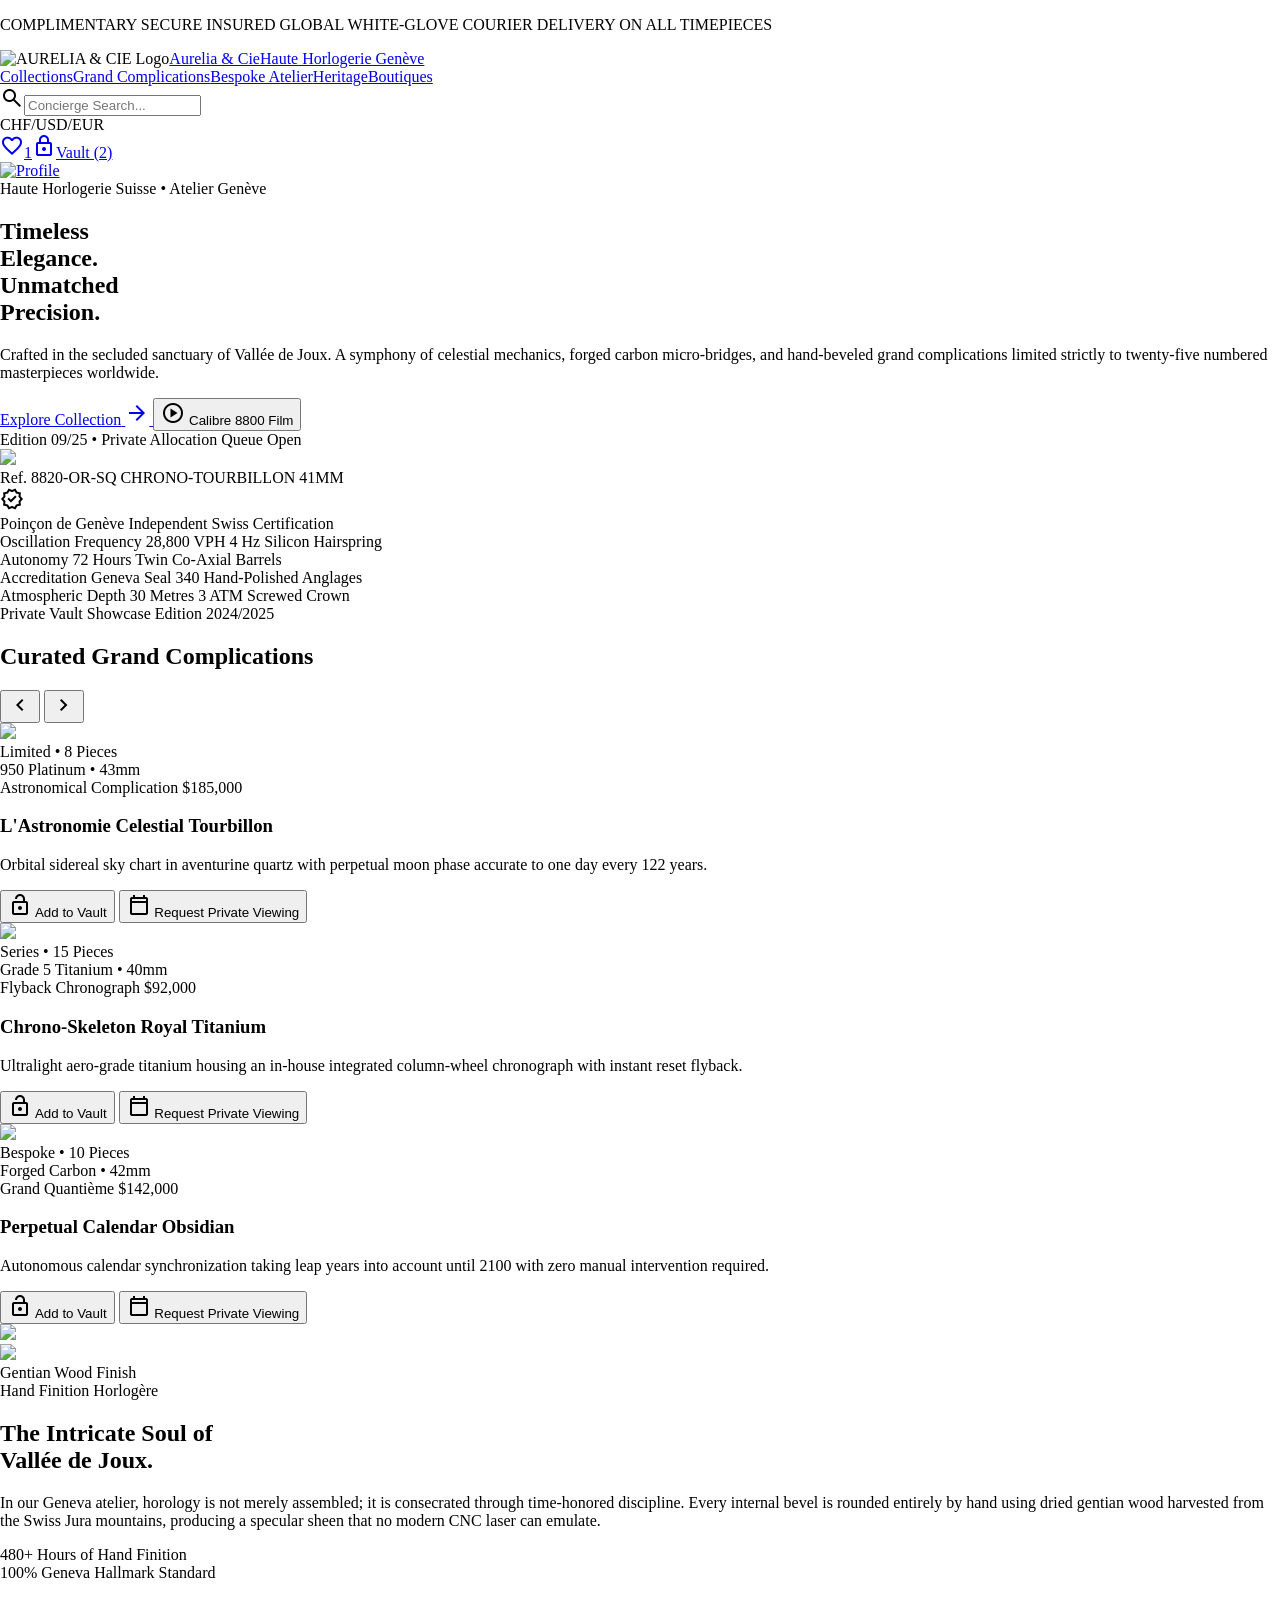
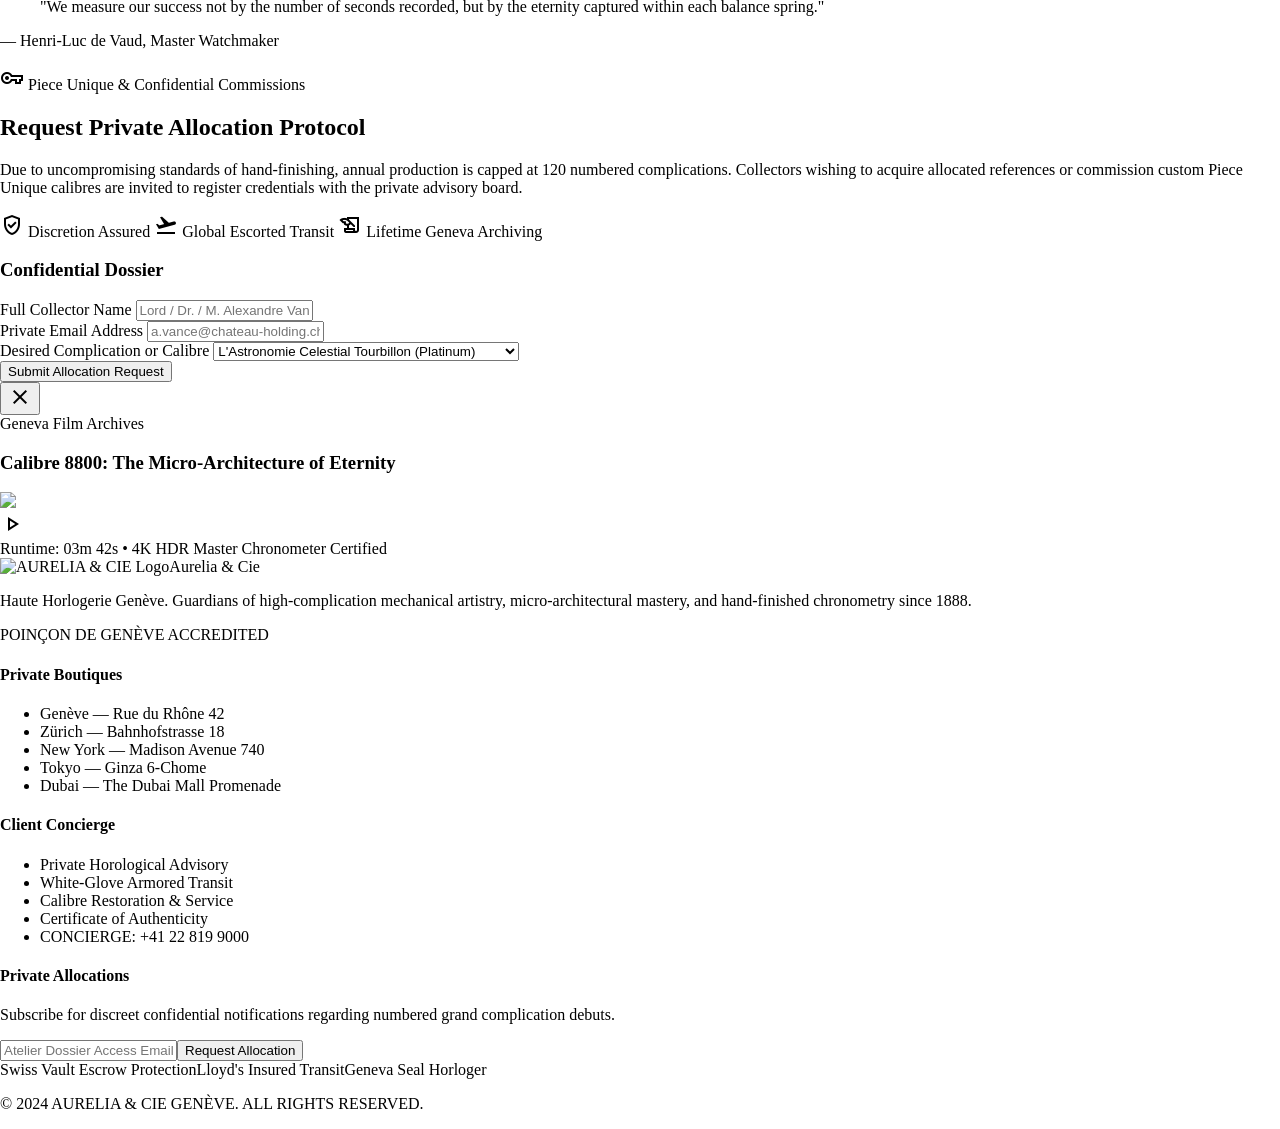
==== commit 600e8e45: "Create index.html" ====
--- a/index.html
+++ b/index.html
@@ -1,107 +1,416 @@
-<!doctype html>
-<html lang="fa" dir="rtl">
-<head>
-  <meta charset="UTF-8">
-  <meta name="viewport" content="width=device-width, initial-scale=1.0">
-  <meta name="theme-color" content="#171914">
-  <meta name="description" content="آوان؛ انتخابی ماندگار از ساعت‌های خاص و لوکس">
-  <title>AVAN | زمان، امضای شخصیت شماست</title>
-  <link rel="preconnect" href="https://fonts.googleapis.com">
-  <link rel="preconnect" href="https://fonts.gstatic.com" crossorigin>
-  <link href="https://fonts.googleapis.com/css2?family=DM+Sans:wght@400;500;600;700&family=Vazirmatn:wght@300;400;500;600;700;800&display=swap" rel="stylesheet">
-  <link rel="stylesheet" href="style.css">
-</head>
-<body>
-  <div class="announcement">ارسال رایگان برای سفارش‌های بالای ۵۰ میلیون تومان <span>✦</span> تجربه‌ای فراتر از زمان</div>
-  <header class="site-header">
-    <a class="brand" href="#home" aria-label="آوان">AVAN<span>®</span></a>
-    <nav class="main-nav" id="main-nav">
-      <a href="#home">خانه</a><a href="#collection">کالکشن</a><a href="#story">داستان آوان</a><a href="#promise">تعهد ما</a>
-    </nav>
-    <div class="header-actions">
-      <button class="icon-btn admin-open" type="button" title="پنل مدیریت" aria-label="پنل مدیریت">⌘</button>
-      <button class="icon-btn cart-open" type="button" aria-label="سبد خرید">♧<span class="cart-count" id="cart-count">0</span></button>
-    </div>
-    <button class="menu-toggle" id="menu-toggle" aria-label="باز کردن منو">☰</button>
-  </header>
+<!DOCTYPE html>
 
-  <main id="home">
-    <section class="hero">
-      <div class="hero-copy">
-        <p class="eyebrow"><span></span> THE ART OF TIME · COLLECTION 2026</p>
-        <h1>زمان، امضای<br><em>شخصیت شماست.</em></h1>
-        <p class="hero-text">انتخابی دقیق از ساعت‌هایی با طراحی ماندگار؛ برای لحظه‌هایی که ارزش به‌یادماندن دارند.</p>
-        <div class="hero-actions"><a class="button button-dark" href="#collection">کشف کالکشن <b>↙</b></a><a class="under-link" href="#story">داستان آوان</a></div>
-        <div class="hero-foot"><span class="line"></span> ظرافت در جزئیات، شکوه در سادگی</div>
-      </div>
-      <div class="hero-visual">
-        <div class="hero-circle circle-a"></div><div class="hero-circle circle-b"></div>
-        <div class="hero-watch watch-render gold-watch"><div class="strap"></div><div class="case"><div class="dial"><span class="dial-brand">AVAN</span><i class="hour-hand"></i><i class="minute-hand"></i><b class="marker m12"></b><b class="marker m3"></b><b class="marker m6"></b><b class="marker m9"></b></div></div></div>
-        <div class="visual-label"><span>01 / 04</span><span>TIMELESS OBJECTS</span></div>
-      </div>
-      <div class="hero-side">A V A N　/　EST. 2026</div>
-    </section>
+<html class="dark" lang="en"><head><meta charset="utf-8"/><meta content="width=device-width, initial-scale=1.0" name="viewport"/><meta content="web_standard" name="shell-type"/><link href="https://fonts.googleapis.com" rel="preconnect"/><link crossorigin="" href="https://fonts.gstatic.com" rel="preconnect"/><link href="https://fonts.googleapis.com/css2?family=Inter:wght@300;400;500;600&amp;family=Playfair+Display:ital,wght@0,400;0,500;0,600;1,400&amp;family=Space+Grotesk:wght@400;500;600&amp;display=swap" rel="stylesheet"/><link href="https://fonts.googleapis.com/css2?family=Material+Symbols+Outlined:opsz,wght,FILL,GRAD@20..48,100..700,0..1,-50..200" rel="stylesheet"/>
+<link href="https://fonts.googleapis.com/css2?family=Material+Symbols+Outlined:wght,FILL@100..700,0..1&amp;display=swap" rel="stylesheet"/><style>@layer base{html,body{margin:0;padding:0;}body{overscroll-behavior:none;}main>:first-child{margin-top:0!important;}main>:last-child{margin-bottom:0!important;}}::-webkit-scrollbar{display:none;}</style><script src="https://cdn.tailwindcss.com"></script><script id="tailwind-config">tailwind.config = { darkMode: "class", theme: { extend: { "colors": { "primary-fixed": "#ffe088", "error-container": "#93000a", "on-primary-fixed": "#241a00", "surface-variant": "#343538", "secondary-fixed": "#dde3eb", "on-tertiary": "#3d2e00", "secondary-container": "#41474e", "surface-container": "#1f1f23", "inverse-primary": "#735c00", "secondary-fixed-dim": "#c1c7cf", "on-secondary-fixed-variant": "#41474e", "tertiary-fixed-dim": "#e4c36a", "primary-container": "#d4af37", "primary-fixed-dim": "#e9c349", "outline": "#99907c", "on-surface-variant": "#d0c5af", "outline-variant": "#4d4635", "on-tertiary-fixed": "#241a00", "tertiary": "#edcb71", "on-secondary-container": "#afb6bd", "surface-tint": "#e9c349", "on-primary": "#3c2f00", "on-background": "#e3e2e6", "surface-container-low": "#1b1b1f", "background": "#121316", "on-error-container": "#ffdad6", "on-error": "#690005", "on-primary-container": "#554300", "error": "#ffb4ab", "tertiary-fixed": "#ffe08f", "tertiary-container": "#d0b059", "on-tertiary-container": "#574300", "on-secondary": "#2b3137", "on-tertiary-fixed-variant": "#584400", "surface-dim": "#121316", "surface-bright": "#38393c", "on-secondary-fixed": "#161c22", "on-surface": "#e3e2e6", "inverse-on-surface": "#2f3034", "primary": "#f2ca50", "secondary": "#c1c7cf", "inverse-surface": "#e3e2e6", "surface": "#121316", "surface-container-highest": "#343538", "surface-container-lowest": "#0d0e11", "on-primary-fixed-variant": "#574500", "surface-container-high": "#292a2d" }, "borderRadius": { "DEFAULT": "0.25rem", "lg": "0.5rem", "xl": "0.75rem", "full": "9999px" }, "spacing": { "space-xl": "3rem", "gutter": "1.5rem", "space-lg": "1.75rem", "margin": "4rem", "margin-mobile": "1.25rem", "space-sm": "0.5rem", "gutter-mobile": "1rem", "space-md": "1rem", "space-xs": "0.25rem" }, "fontFamily": { "display-hero": [ "Playfair Display" ], "headline-sm": [ "Playfair Display" ], "body-md": [ "Inter" ], "headline-lg-mobile": [ "Playfair Display" ], "body-sm": [ "Inter" ], "title-editorial": [ "Playfair Display" ], "caption-caps": [ "Inter" ], "headline-lg": [ "Playfair Display" ], "headline-md": [ "Playfair Display" ], "body-lg": [ "Inter" ], "display-hero-mobile": [ "Playfair Display" ], "technical-label": [ "Space Grotesk" ] }, "fontSize": { "display-hero": [ "4.5rem", { "lineHeight": "5rem", "letterSpacing": "-0.02em", "fontWeight": "400" } ], "headline-sm": [ "1.5rem", { "lineHeight": "2rem", "fontWeight": "500" } ], "body-md": [ "0.9375rem", { "lineHeight": "1.6rem", "fontWeight": "400" } ], "headline-lg-mobile": [ "2rem", { "lineHeight": "2.5rem", "fontWeight": "400" } ], "body-sm": [ "0.8125rem", { "lineHeight": "1.375rem", "fontWeight": "400" } ], "title-editorial": [ "1.25rem", { "lineHeight": "1.75rem", "letterSpacing": "0.02em", "fontWeight": "600" } ], "caption-caps": [ "0.6875rem", { "lineHeight": "0.875rem", "letterSpacing": "0.2em", "fontWeight": "600" } ], "headline-lg": [ "3rem", { "lineHeight": "3.5rem", "letterSpacing": "-0.01em", "fontWeight": "400" } ], "headline-md": [ "2.25rem", { "lineHeight": "2.75rem", "fontWeight": "400" } ], "body-lg": [ "1.125rem", { "lineHeight": "1.875rem", "fontWeight": "300" } ], "display-hero-mobile": [ "2.75rem", { "lineHeight": "3.25rem", "letterSpacing": "-0.01em", "fontWeight": "400" } ], "technical-label": [ "0.75rem", { "lineHeight": "1rem", "letterSpacing": "0.15em", "fontWeight": "500" } ] } } } };</script></head><body class="bg-surface text-on-surface font-body-md text-body-md antialiased selection:bg-primary-container selection:text-on-primary-container"><header class="fixed top-0 left-0 w-full z-50 bg-surface-container-lowest/85 backdrop-blur-2xl border-b border-primary/20 shadow-[0_4px_30px_rgba(0,0,0,0.5)]"><div class="w-full bg-surface-container-lowest border-b border-outline-variant/30 py-1.5 px-4 text-center"><p class="font-caption-caps text-caption-caps text-on-surface-variant uppercase">COMPLIMENTARY SECURE INSURED GLOBAL WHITE-GLOVE COURIER DELIVERY ON ALL TIMEPIECES</p></div><div class="h-20 max-w-[1440px] mx-auto px-6 lg:px-12 flex items-center justify-between gap-6"><div class="flex items-center gap-4 shrink-0"><img alt="AURELIA &amp; CIE Logo" class="h-8 w-auto object-contain" src="https://lh3.googleusercontent.com/aida/[base64]"/><a class="flex flex-col text-left" data-path="home" href="#"><span class="font-title-editorial text-title-editorial uppercase tracking-[0.25em] text-on-surface">Aurelia &amp; Cie</span><span class="font-technical-label text-technical-label text-primary uppercase">Haute Horlogerie Genève</span></a></div><nav class="hidden xl:flex items-center gap-8" data-active-classes="text-primary border-b border-primary pb-1"><a class="font-technical-label text-technical-label text-on-surface-variant hover:text-on-surface transition-colors uppercase" data-path="collections" href="#">Collections</a><a class="font-technical-label text-technical-label text-on-surface-variant hover:text-on-surface transition-colors uppercase" data-path="grand-complications" href="#">Grand Complications</a><a class="font-technical-label text-technical-label text-on-surface-variant hover:text-on-surface transition-colors uppercase" data-path="bespoke-atelier" href="#">Bespoke Atelier</a><a class="font-technical-label text-technical-label text-on-surface-variant hover:text-on-surface transition-colors uppercase" data-path="heritage" href="#">Heritage</a><a class="font-technical-label text-technical-label text-on-surface-variant hover:text-on-surface transition-colors uppercase" data-path="boutiques" href="#">Boutiques</a></nav><div class="flex items-center gap-5 shrink-0"><div class="hidden md:flex items-center bg-surface-container-low/70 border border-outline-variant/40 rounded px-3 py-1.5 focus-within:border-primary transition-colors"><span class="material-symbols-outlined text-outline text-[18px] mr-2">search</span><input class="bg-transparent text-on-surface placeholder:text-outline font-body-sm text-body-sm focus:outline-none w-36 lg:w-44" placeholder="Concierge Search..." type="text"/></div><div class="flex items-center gap-1 font-technical-label text-technical-label text-on-surface-variant"><span class="text-primary cursor-pointer">CHF</span><span class="text-outline-variant">/</span><span class="hover:text-on-surface cursor-pointer transition-colors">USD</span><span class="text-outline-variant">/</span><span class="hover:text-on-surface cursor-pointer transition-colors">EUR</span></div><a class="relative p-1.5 text-on-surface-variant hover:text-on-surface transition-colors" data-path="wishlist" href="#"><span class="material-symbols-outlined text-[20px]">favorite</span><span class="absolute top-0 right-0 w-3.5 h-3.5 bg-primary text-on-primary font-technical-label text-[9px] rounded-full flex items-center justify-center font-bold">1</span></a><a class="flex items-center gap-1.5 bg-surface-container-high/60 border border-outline-variant/50 hover:border-primary/50 px-3 py-1.5 rounded transition-colors" data-path="shopping-vault" href="#"><span class="material-symbols-outlined text-[18px] text-primary">lock</span><span class="font-technical-label text-technical-label text-on-surface uppercase">Vault (2)</span></a><div class="flex items-center pl-2 border-l border-outline-variant/50"><a class="flex items-center" data-path="vip-portal" href="#"><img alt="Profile" class="w-8 h-8 rounded-full object-cover border border-primary/40 hover:border-primary transition-colors" src="https://lh3.googleusercontent.com/aida-public/[base64]"/></a></div></div></div></header><main class="w-full pt-20 bg-surface min-h-screen"><div class="flex flex-col w-full">
+<!-- CINEMATIC HERO SECTION -->
+<section class="relative w-full overflow-hidden bg-surface-container-lowest">
+<!-- Atmospheric Radial Lighting Cones -->
+<div class="pointer-events-none absolute -top-40 left-1/2 -translate-x-1/2 w-[900px] h-[750px] bg-primary/10 rounded-full blur-[140px] opacity-70"></div>
+<div class="pointer-events-none absolute top-1/3 -right-48 w-[500px] h-[500px] bg-primary-container/10 rounded-full blur-[160px] opacity-40"></div>
+<div class="pointer-events-none absolute bottom-10 -left-36 w-[450px] h-[450px] bg-primary/5 rounded-full blur-[120px] opacity-50"></div>
+<div class="max-w-[1440px] mx-auto px-6 lg:px-12 pt-12 pb-20 lg:pt-20 lg:pb-28 relative z-10">
+<div class="grid grid-cols-1 lg:grid-cols-12 gap-12 lg:gap-8 items-center">
+<!-- Left: Editorial Typography & Actions -->
+<div class="lg:col-span-6 flex flex-col items-start space-y-6">
+<div class="flex items-center gap-3">
+<span class="w-8 h-[1px] bg-primary"></span>
+<span class="font-caption-caps text-caption-caps uppercase text-primary tracking-[0.3em]">Haute Horlogerie Suisse • Atelier Genève</span>
+</div>
+<h1 class="font-display-hero text-display-hero text-on-surface tracking-tight leading-[1.08]">
+            Timeless <br/>
+<span class="italic font-normal text-primary">Elegance.</span> <br/>
+            Unmatched <br/>
+            Precision.
+          </h1>
+<p class="font-body-lg text-body-lg text-on-surface-variant max-w-xl font-light leading-relaxed">
+            Crafted in the secluded sanctuary of Vallée de Joux. A symphony of celestial mechanics, forged carbon micro-bridges, and hand-beveled grand complications limited strictly to twenty-five numbered masterpieces worldwide.
+          </p>
+<div class="pt-4 flex flex-wrap items-center gap-5 w-full sm:w-auto">
+<a class="bg-primary hover:bg-primary-fixed text-on-primary font-technical-label text-technical-label uppercase tracking-[0.2em] px-8 py-4 transition-all duration-300 shadow-[0_0_35px_rgba(212,175,55,0.25)] hover:shadow-[0_0_45px_rgba(212,175,55,0.45)] inline-flex items-center justify-center gap-3 group" href="#masterpieces">
+<span>Explore Collection</span>
+<span class="material-symbols-outlined text-[18px] group-hover:translate-x-1 transition-transform">arrow_forward</span>
+</a>
+<button class="bg-surface-container/60 hover:bg-surface-container-high text-on-surface hover:text-primary font-technical-label text-technical-label uppercase tracking-[0.2em] px-7 py-4 transition-all duration-300 inline-flex items-center justify-center gap-3 shadow-sm backdrop-blur-md" id="openFilmModal">
+<span class="material-symbols-outlined text-primary text-[20px]">play_circle</span>
+<span>Calibre 8800 Film</span>
+</button>
+</div>
+<!-- Micro Allocation Badge -->
+<div class="pt-4 flex items-center gap-3">
+<span class="relative flex h-2 w-2">
+<span class="animate-ping absolute inline-flex h-full w-full rounded-full bg-primary opacity-75"></span>
+<span class="relative inline-flex rounded-full h-2 w-2 bg-primary"></span>
+</span>
+<span class="font-technical-label text-technical-label text-outline uppercase tracking-widest">
+              Edition 09/25 • Private Allocation Queue Open
+            </span>
+</div>
+</div>
+<!-- Right: Grand Complication Watch Showcase -->
+<div class="lg:col-span-6 relative flex justify-center items-center">
+<!-- Backlight Halo Circle -->
+<div class="absolute w-[360px] h-[360px] md:w-[480px] md:h-[480px] rounded-full bg-gradient-to-tr from-surface-container-low via-surface-container to-surface-container-high shadow-[0_0_80px_rgba(0,0,0,0.9)] opacity-90"></div>
+<div class="absolute w-[340px] h-[340px] md:w-[450px] md:h-[450px] rounded-full bg-radial from-primary/10 via-transparent to-transparent"></div>
+<!-- Floating Loupe Lens / Horological Centerpiece -->
+<div class="relative z-10 w-full max-w-[480px] aspect-[4/5] overflow-hidden rounded-xl bg-surface-container-low/40 shadow-[0_25px_60px_rgba(0,0,0,0.85)] backdrop-blur-sm group">
+<img class="w-full h-full object-cover object-center group-hover:scale-105 transition-transform duration-700 ease-out" data-alt="Exquisite macro studio photograph of the Aurelia Chrono-Tourbillon Squelette in 18k rose gold. Dramatic low-key cinematic lighting reveals deep anthracite skeletonized bridges, sapphire gear train, hand-polished escapement tourbillon cage with micro rubies, and floating luminescent indices on an obsidian satin backdrop with soft amber and gold rim highlights." src="https://lh3.googleusercontent.com/aida-public/[base64]"/>
+<!-- Floating Dial Specs Badge -->
+<div class="absolute top-5 left-5 bg-surface-container-lowest/80 backdrop-blur-md px-3.5 py-2 rounded shadow-md">
+<span class="font-technical-label text-technical-label text-primary uppercase block">Ref. 8820-OR-SQ</span>
+<span class="font-caption-caps text-caption-caps text-on-surface-variant block mt-0.5">CHRONO-TOURBILLON 41MM</span>
+</div>
+<!-- Precision Geneva Stamp Overlay -->
+<div class="absolute bottom-5 right-5 bg-surface-container-lowest/85 backdrop-blur-md p-3 rounded flex items-center gap-3 shadow-lg">
+<div class="w-7 h-7 rounded-full bg-primary/20 flex items-center justify-center text-primary">
+<span class="material-symbols-outlined text-[16px]">verified</span>
+</div>
+<div class="flex flex-col">
+<span class="font-technical-label text-[10px] text-primary leading-tight uppercase font-semibold">Poinçon de Genève</span>
+<span class="font-caption-caps text-[9px] text-outline uppercase tracking-wider">Independent Swiss Certification</span>
+</div>
+</div>
+</div>
+</div>
+</div>
+<!-- Quick Horological Metrics Bar -->
+<div class="mt-16 pt-8 bg-surface-container-low/70 rounded-xl backdrop-blur-md shadow-lg p-6 lg:p-8">
+<div class="grid grid-cols-2 lg:grid-cols-4 gap-6 lg:gap-8 divide-y lg:divide-y-0 lg:divide-x divide-outline-variant/30">
+<div class="flex flex-col items-start pt-3 lg:pt-0 lg:px-4">
+<span class="font-caption-caps text-caption-caps text-outline uppercase tracking-[0.2em]">Oscillation Frequency</span>
+<span class="font-headline-sm text-headline-sm text-primary mt-1 font-semibold">28,800 VPH</span>
+<span class="font-technical-label text-technical-label text-on-surface-variant mt-0.5 uppercase">4 Hz Silicon Hairspring</span>
+</div>
+<div class="flex flex-col items-start pt-3 lg:pt-0 lg:px-6">
+<span class="font-caption-caps text-caption-caps text-outline uppercase tracking-[0.2em]">Autonomy</span>
+<span class="font-headline-sm text-headline-sm text-on-surface mt-1 font-semibold">72 Hours</span>
+<span class="font-technical-label text-technical-label text-on-surface-variant mt-0.5 uppercase">Twin Co-Axial Barrels</span>
+</div>
+<div class="flex flex-col items-start pt-3 lg:pt-0 lg:px-6">
+<span class="font-caption-caps text-caption-caps text-outline uppercase tracking-[0.2em]">Accreditation</span>
+<span class="font-headline-sm text-headline-sm text-primary mt-1 font-semibold">Geneva Seal</span>
+<span class="font-technical-label text-technical-label text-on-surface-variant mt-0.5 uppercase">340 Hand-Polished Anglages</span>
+</div>
+<div class="flex flex-col items-start pt-3 lg:pt-0 lg:px-6">
+<span class="font-caption-caps text-caption-caps text-outline uppercase tracking-[0.2em]">Atmospheric Depth</span>
+<span class="font-headline-sm text-headline-sm text-on-surface mt-1 font-semibold">30 Metres</span>
+<span class="font-technical-label text-technical-label text-on-surface-variant mt-0.5 uppercase">3 ATM Screwed Crown</span>
+</div>
+</div>
+</div>
+</div>
+</section>
+<!-- CURATED MASTERPIECE CAROUSEL & FEATURED COMPLICATIONS -->
+<section class="w-full bg-surface py-20 lg:py-28 relative" id="masterpieces">
+<div class="max-w-[1440px] mx-auto px-6 lg:px-12">
+<!-- Section Header -->
+<div class="flex flex-col md:flex-row md:items-end justify-between mb-16 gap-6">
+<div>
+<div class="flex items-center gap-2 mb-3">
+<span class="font-caption-caps text-caption-caps text-primary uppercase tracking-[0.25em]">Private Vault Showcase</span>
+<span class="w-1.5 h-1.5 rounded-full bg-primary"></span>
+<span class="font-caption-caps text-caption-caps text-outline uppercase tracking-[0.15em]">Edition 2024/2025</span>
+</div>
+<h2 class="font-headline-lg text-headline-lg text-on-surface font-light tracking-tight">
+            Curated Grand Complications
+          </h2>
+</div>
+<div class="flex items-center gap-3">
+<button aria-label="Previous Complication" class="w-12 h-12 rounded-full bg-surface-container hover:bg-surface-container-high text-on-surface flex items-center justify-center transition-colors shadow-sm" id="carouselPrev">
+<span class="material-symbols-outlined text-[20px]">chevron_left</span>
+</button>
+<button aria-label="Next Complication" class="w-12 h-12 rounded-full bg-primary hover:bg-primary-fixed text-on-primary flex items-center justify-center transition-colors shadow-md" id="carouselNext">
+<span class="material-symbols-outlined text-[20px]">chevron_right</span>
+</button>
+</div>
+</div>
+<!-- The 3 Curated Masterpieces Grid -->
+<div class="grid grid-cols-1 md:grid-cols-2 lg:grid-cols-3 gap-8">
+<!-- Piece 1: L'Astronomie Celestial Tourbillon -->
+<article class="bg-surface-container-low rounded-xl overflow-hidden shadow-xl flex flex-col group transition-all duration-300 hover:shadow-2xl">
+<div class="relative w-full aspect-[4/5] bg-surface-container-lowest overflow-hidden">
+<img class="w-full h-full object-cover group-hover:scale-105 transition-transform duration-700 ease-out" data-alt="Luxury timepiece photograph of Aurelia L'Astronomie Celestial Tourbillon in 950 platinum case. Dial displays a deep aventurine star chart showing Northern Hemisphere constellations, revolving orbital tourbillon cage at 6 o'clock, polished blued titanium hands, and subtle warm spotlighting against pitch black studio setting." src="https://lh3.googleusercontent.com/aida-public/[base64]"/>
+<div class="absolute top-4 left-4">
+<span class="bg-surface-container-lowest/80 backdrop-blur-md px-3 py-1.5 rounded font-caption-caps text-caption-caps text-primary uppercase">
+                Limited • 8 Pieces
+              </span>
+</div>
+<div class="absolute bottom-4 right-4">
+<span class="bg-surface-container-high/90 backdrop-blur-md px-3 py-1 rounded font-technical-label text-technical-label text-on-surface uppercase">
+                950 Platinum • 43mm
+              </span>
+</div>
+</div>
+<div class="p-8 flex flex-col flex-1 justify-between bg-surface-container-low">
+<div class="space-y-3">
+<div class="flex items-baseline justify-between">
+<span class="font-caption-caps text-caption-caps text-outline uppercase tracking-widest">Astronomical Complication</span>
+<span class="font-headline-sm text-headline-sm text-primary font-medium">$185,000</span>
+</div>
+<h3 class="font-title-editorial text-title-editorial text-on-surface">L'Astronomie Celestial Tourbillon</h3>
+<p class="font-body-sm text-body-sm text-on-surface-variant font-light">
+                Orbital sidereal sky chart in aventurine quartz with perpetual moon phase accurate to one day every 122 years.
+              </p>
+</div>
+<div class="mt-8 pt-6 border-t border-outline-variant/20 flex flex-col gap-3">
+<button class="w-full py-3 bg-primary hover:bg-primary-fixed text-on-primary font-technical-label text-technical-label uppercase tracking-widest transition-colors flex items-center justify-center gap-2">
+<span class="material-symbols-outlined text-[16px]">lock_open</span>
+<span>Add to Vault</span>
+</button>
+<button class="w-full py-2.5 bg-surface-container hover:bg-surface-container-high text-on-surface-variant hover:text-on-surface font-technical-label text-technical-label uppercase tracking-widest transition-colors flex items-center justify-center gap-2">
+<span class="material-symbols-outlined text-[16px]">calendar_today</span>
+<span>Request Private Viewing</span>
+</button>
+</div>
+</div>
+</article>
+<!-- Piece 2: Chrono-Skeleton Royal Titanium -->
+<article class="bg-surface-container-low rounded-xl overflow-hidden shadow-xl flex flex-col group transition-all duration-300 hover:shadow-2xl">
+<div class="relative w-full aspect-[4/5] bg-surface-container-lowest overflow-hidden">
+<img class="w-full h-full object-cover group-hover:scale-105 transition-transform duration-700 ease-out" data-alt="Macro luxury studio still of Aurelia Chrono-Skeleton Royal Titanium watch. High-contrast micro-sandblasted Grade 5 titanium case, fully skeletonized flyback chronograph mechanism, openworked column wheel, bright red accent seconds hand, and sapphire sub-counters on a deep moody obsidian pedestal." src="https://lh3.googleusercontent.com/aida-public/[base64]"/>
+<div class="absolute top-4 left-4">
+<span class="bg-surface-container-lowest/80 backdrop-blur-md px-3 py-1.5 rounded font-caption-caps text-caption-caps text-secondary uppercase">
+                Series • 15 Pieces
+              </span>
+</div>
+<div class="absolute bottom-4 right-4">
+<span class="bg-surface-container-high/90 backdrop-blur-md px-3 py-1 rounded font-technical-label text-technical-label text-on-surface uppercase">
+                Grade 5 Titanium • 40mm
+              </span>
+</div>
+</div>
+<div class="p-8 flex flex-col flex-1 justify-between bg-surface-container-low">
+<div class="space-y-3">
+<div class="flex items-baseline justify-between">
+<span class="font-caption-caps text-caption-caps text-outline uppercase tracking-widest">Flyback Chronograph</span>
+<span class="font-headline-sm text-headline-sm text-primary font-medium">$92,000</span>
+</div>
+<h3 class="font-title-editorial text-title-editorial text-on-surface">Chrono-Skeleton Royal Titanium</h3>
+<p class="font-body-sm text-body-sm text-on-surface-variant font-light">
+                Ultralight aero-grade titanium housing an in-house integrated column-wheel chronograph with instant reset flyback.
+              </p>
+</div>
+<div class="mt-8 pt-6 border-t border-outline-variant/20 flex flex-col gap-3">
+<button class="w-full py-3 bg-primary hover:bg-primary-fixed text-on-primary font-technical-label text-technical-label uppercase tracking-widest transition-colors flex items-center justify-center gap-2">
+<span class="material-symbols-outlined text-[16px]">lock_open</span>
+<span>Add to Vault</span>
+</button>
+<button class="w-full py-2.5 bg-surface-container hover:bg-surface-container-high text-on-surface-variant hover:text-on-surface font-technical-label text-technical-label uppercase tracking-widest transition-colors flex items-center justify-center gap-2">
+<span class="material-symbols-outlined text-[16px]">calendar_today</span>
+<span>Request Private Viewing</span>
+</button>
+</div>
+</div>
+</article>
+<!-- Piece 3: Perpetual Calendar Obsidian -->
+<article class="bg-surface-container-low rounded-xl overflow-hidden shadow-xl flex flex-col group transition-all duration-300 hover:shadow-2xl">
+<div class="relative w-full aspect-[4/5] bg-surface-container-lowest overflow-hidden">
+<img class="w-full h-full object-cover group-hover:scale-105 transition-transform duration-700 ease-out" data-alt="Exacting horological portrait of Aurelia Perpetual Calendar Obsidian edition. Smoked translucent sapphire dial revealing underlying date discs, leap year indicator, forged carbon fiber bezel with subtle marbling patterns, matte black DLC coated case, and sharp hand-finished rose gold hands." src="https://lh3.googleusercontent.com/aida-public/[base64]"/>
+<div class="absolute top-4 left-4">
+<span class="bg-surface-container-lowest/80 backdrop-blur-md px-3 py-1.5 rounded font-caption-caps text-caption-caps text-primary uppercase">
+                Bespoke • 10 Pieces
+              </span>
+</div>
+<div class="absolute bottom-4 right-4">
+<span class="bg-surface-container-high/90 backdrop-blur-md px-3 py-1 rounded font-technical-label text-technical-label text-on-surface uppercase">
+                Forged Carbon • 42mm
+              </span>
+</div>
+</div>
+<div class="p-8 flex flex-col flex-1 justify-between bg-surface-container-low">
+<div class="space-y-3">
+<div class="flex items-baseline justify-between">
+<span class="font-caption-caps text-caption-caps text-outline uppercase tracking-widest">Grand Quantième</span>
+<span class="font-headline-sm text-headline-sm text-primary font-medium">$142,000</span>
+</div>
+<h3 class="font-title-editorial text-title-editorial text-on-surface">Perpetual Calendar Obsidian</h3>
+<p class="font-body-sm text-body-sm text-on-surface-variant font-light">
+                Autonomous calendar synchronization taking leap years into account until 2100 with zero manual intervention required.
+              </p>
+</div>
+<div class="mt-8 pt-6 border-t border-outline-variant/20 flex flex-col gap-3">
+<button class="w-full py-3 bg-primary hover:bg-primary-fixed text-on-primary font-technical-label text-technical-label uppercase tracking-widest transition-colors flex items-center justify-center gap-2">
+<span class="material-symbols-outlined text-[16px]">lock_open</span>
+<span>Add to Vault</span>
+</button>
+<button class="w-full py-2.5 bg-surface-container hover:bg-surface-container-high text-on-surface-variant hover:text-on-surface font-technical-label text-technical-label uppercase tracking-widest transition-colors flex items-center justify-center gap-2">
+<span class="material-symbols-outlined text-[16px]">calendar_today</span>
+<span>Request Private Viewing</span>
+</button>
+</div>
+</div>
+</article>
+</div>
+</div>
+</section>
+<!-- ATELIER CRAFTSMANSHIP & HERITAGE FEATURE (SPLIT VIEW) -->
+<section class="w-full bg-surface-container-lowest py-20 lg:py-32 relative overflow-hidden">
+<div class="max-w-[1440px] mx-auto px-6 lg:px-12">
+<div class="grid grid-cols-1 lg:grid-cols-12 gap-12 lg:gap-16 items-center">
+<!-- Imagery Mosaic -->
+<div class="lg:col-span-6 relative">
+<div class="relative w-full aspect-[4/3] rounded-xl overflow-hidden shadow-2xl bg-surface-container-low">
+<img class="w-full h-full object-cover" data-alt="Intimate workshop photograph inside the Aurelia &amp; Cie Geneva atelier. An elderly master watchmaker wearing binocular loupes holds an ultra-fine gentian wood peg coated with diamond paste to hand-polish the internal angle of a movement bridge under soft, warm directional workbench light." src="https://lh3.googleusercontent.com/aida-public/[base64]"/>
+</div>
+<!-- Overlapping Micro Loupe Detail Image -->
+<div class="hidden sm:block absolute -bottom-10 -right-8 w-60 aspect-square rounded-xl overflow-hidden shadow-2xl bg-surface-container-high">
+<img class="w-full h-full object-cover" data-alt="Extreme macro photograph of hand-chamfered anglage on a balance cock bridge with Côtes de Genève stripes, blued screws, and mirror-finished concave jewel sink under pristine horological lighting." src="https://lh3.googleusercontent.com/aida-public/[base64]"/>
+<div class="absolute bottom-2 left-2 bg-surface-container-lowest/80 backdrop-blur-md px-2 py-1 rounded">
+<span class="font-caption-caps text-[9px] text-primary uppercase font-bold tracking-widest">Gentian Wood Finish</span>
+</div>
+</div>
+</div>
+<!-- Craftsmanship Editorial -->
+<div class="lg:col-span-6 flex flex-col space-y-6 lg:pl-6">
+<div class="flex items-center gap-3">
+<span class="font-caption-caps text-caption-caps uppercase text-primary tracking-[0.25em]">Hand Finition Horlogère</span>
+<span class="w-8 h-[1px] bg-primary/40"></span>
+</div>
+<h2 class="font-headline-lg text-headline-lg text-on-surface font-light tracking-tight">
+            The Intricate Soul of <br/>
+<span class="italic text-primary">Vallée de Joux.</span>
+</h2>
+<p class="font-body-md text-body-md text-on-surface-variant font-light leading-relaxed">
+            In our Geneva atelier, horology is not merely assembled; it is consecrated through time-honored discipline. Every internal bevel is rounded entirely by hand using dried gentian wood harvested from the Swiss Jura mountains, producing a specular sheen that no modern CNC laser can emulate.
+          </p>
+<!-- Craft Spec Highlights Grid -->
+<div class="grid grid-cols-2 gap-4 pt-4">
+<div class="p-4 bg-surface-container-low rounded-lg shadow-sm">
+<span class="font-headline-sm text-headline-sm text-primary font-semibold block">480+</span>
+<span class="font-caption-caps text-caption-caps text-outline uppercase tracking-wider block mt-1">Hours of Hand Finition</span>
+</div>
+<div class="p-4 bg-surface-container-low rounded-lg shadow-sm">
+<span class="font-headline-sm text-headline-sm text-on-surface font-semibold block">100%</span>
+<span class="font-caption-caps text-caption-caps text-outline uppercase tracking-wider block mt-1">Geneva Hallmark Standard</span>
+</div>
+</div>
+<div class="pt-2">
+<blockquote class="italic text-on-surface-variant font-title-editorial text-title-editorial border-l-2 border-primary pl-4 py-1">
+              "We measure our success not by the number of seconds recorded, but by the eternity captured within each balance spring."
+            </blockquote>
+<p class="font-technical-label text-technical-label text-outline uppercase tracking-widest mt-2 pl-4">
+              — Henri-Luc de Vaud, Master Watchmaker
+            </p>
+</div>
+</div>
+</div>
+</div>
+</section>
+<!-- VIP CONCIERGE & PRIVATE ALLOCATION INVITATION -->
+<section class="w-full bg-surface py-20 lg:py-28 relative">
+<div class="max-w-[1440px] mx-auto px-6 lg:px-12">
+<div class="relative rounded-2xl overflow-hidden bg-surface-container-low shadow-[0_20px_50px_rgba(0,0,0,0.7)] p-8 lg:p-16">
+<!-- Ambient Decorative Glow -->
+<div class="absolute -right-20 -top-20 w-80 h-80 bg-primary/10 rounded-full blur-[100px] pointer-events-none"></div>
+<div class="grid grid-cols-1 lg:grid-cols-12 gap-10 items-center relative z-10">
+<div class="lg:col-span-7 space-y-4">
+<div class="flex items-center gap-2">
+<span class="material-symbols-outlined text-primary text-[20px]">vpn_key</span>
+<span class="font-caption-caps text-caption-caps text-primary uppercase tracking-[0.25em]">Piece Unique &amp; Confidential Commissions</span>
+</div>
+<h2 class="font-headline-lg text-headline-lg text-on-surface font-light tracking-tight">
+              Request Private Allocation Protocol
+            </h2>
+<p class="font-body-md text-body-md text-on-surface-variant font-light max-w-xl">
+              Due to uncompromising standards of hand-finishing, annual production is capped at 120 numbered complications. Collectors wishing to acquire allocated references or commission custom Piece Unique calibres are invited to register credentials with the private advisory board.
+            </p>
+<div class="pt-2 flex flex-wrap gap-4 text-outline font-technical-label text-technical-label uppercase">
+<span class="flex items-center gap-1.5">
+<span class="material-symbols-outlined text-[16px] text-primary">verified_user</span> Discretion Assured
+              </span>
+<span class="flex items-center gap-1.5">
+<span class="material-symbols-outlined text-[16px] text-primary">flight_takeoff</span> Global Escorted Transit
+              </span>
+<span class="flex items-center gap-1.5">
+<span class="material-symbols-outlined text-[16px] text-primary">history_edu</span> Lifetime Geneva Archiving
+              </span>
+</div>
+</div>
+<!-- Application Form Card -->
+<div class="lg:col-span-5 bg-surface-container-high/90 backdrop-blur-xl p-8 rounded-xl shadow-2xl flex flex-col space-y-4">
+<h3 class="font-title-editorial text-title-editorial text-on-surface">Confidential Dossier</h3>
+<form class="space-y-4" onsubmit="event.preventDefault(); alert('Your allocation inquiry has been submitted to the Geneva Concierge Desk.');">
+<div>
+<label class="block font-caption-caps text-caption-caps text-outline uppercase tracking-wider mb-1.5">Full Collector Name</label>
+<input class="w-full bg-surface-container-low px-4 py-2.5 text-on-surface font-body-sm text-body-sm placeholder:text-outline focus:outline-none focus:bg-surface-container rounded shadow-inner" placeholder="Lord / Dr. / M. Alexandre Vance" required="" type="text"/>
+</div>
+<div>
+<label class="block font-caption-caps text-caption-caps text-outline uppercase tracking-wider mb-1.5">Private Email Address</label>
+<input class="w-full bg-surface-container-low px-4 py-2.5 text-on-surface font-body-sm text-body-sm placeholder:text-outline focus:outline-none focus:bg-surface-container rounded shadow-inner" placeholder="a.vance@chateau-holding.ch" required="" type="email"/>
+</div>
+<div>
+<label class="block font-caption-caps text-caption-caps text-outline uppercase tracking-wider mb-1.5">Desired Complication or Calibre</label>
+<select class="w-full bg-surface-container-low px-4 py-2.5 text-on-surface font-body-sm text-body-sm focus:outline-none rounded shadow-inner">
+<option>L'Astronomie Celestial Tourbillon (Platinum)</option>
+<option>Chrono-Skeleton Royal Titanium (Flyback)</option>
+<option>Perpetual Calendar Obsidian (Forged Carbon)</option>
+<option>Piece Unique Custom Commission Consultation</option>
+</select>
+</div>
+<div class="pt-2">
+<button class="w-full bg-primary hover:bg-primary-fixed text-on-primary font-technical-label text-technical-label uppercase tracking-[0.2em] py-3.5 transition-all shadow-[0_0_20px_rgba(212,175,55,0.3)]" type="submit">
+                  Submit Allocation Request
+                </button>
+</div>
+</form>
+</div>
+</div>
+</div>
+</div>
+</section>
+<!-- CALIBRE 8800 VIDEO / DOSSIER MODAL -->
+<div class="fixed inset-0 z-50 hidden bg-surface-container-lowest/90 backdrop-blur-2xl flex items-center justify-center p-6" id="filmModal">
+<div class="relative w-full max-w-4xl bg-surface-container-low rounded-2xl overflow-hidden shadow-2xl p-8 lg:p-12">
+<button aria-label="Close Film Modal" class="absolute top-6 right-6 text-on-surface-variant hover:text-primary transition-colors" id="closeFilmModal">
+<span class="material-symbols-outlined text-[28px]">close</span>
+</button>
+<div class="flex items-center gap-2 mb-2">
+<span class="font-caption-caps text-caption-caps text-primary uppercase tracking-[0.25em]">Geneva Film Archives</span>
+</div>
+<h3 class="font-headline-md text-headline-md text-on-surface mb-4">Calibre 8800: The Micro-Architecture of Eternity</h3>
+<div class="relative aspect-video w-full rounded-xl overflow-hidden bg-surface-container-lowest shadow-inner mb-6 flex items-center justify-center">
+<img class="w-full h-full object-cover" data-alt="Cinematic macro video still showing a high-speed high-definition camera capture of the tourbillon escapement mechanism oscillating at 28,800 vibrations per hour with gold counterweights and diamond pallet jewels glistening." src="https://lh3.googleusercontent.com/aida-public/[base64]"/>
+<div class="absolute inset-0 bg-surface-container-lowest/40 flex items-center justify-center">
+<div class="w-20 h-20 rounded-full bg-primary text-on-primary flex items-center justify-center shadow-2xl cursor-pointer hover:scale-110 transition-transform">
+<span class="material-symbols-outlined text-[36px]">play_arrow</span>
+</div>
+</div>
+</div>
+<div class="flex items-center justify-between text-outline font-technical-label text-technical-label uppercase">
+<span>Runtime: 03m 42s • 4K HDR</span>
+<span class="text-primary">Master Chronometer Certified</span>
+</div>
+</div>
+</div>
+<!-- Micro Interaction Script for Modal & Carousels -->
+<script>
+    (function() {
+      const openBtn = document.getElementById('openFilmModal');
+      const closeBtn = document.getElementById('closeFilmModal');
+      const modal = document.getElementById('filmModal');
 
-    <section class="trust-strip" id="promise">
-      <div><strong>۱۰۰٪</strong><span>تضمین اصالت کالا</span></div><div><strong>۲۴ ماه</strong><span>ضمانت فروشگاه</span></div><div><strong>۷ روز</strong><span>فرصت بازگشت کالا</span></div><div><strong>VIP</strong><span>بسته‌بندی ویژه آوان</span></div>
-    </section>
+      if (openBtn && modal && closeBtn) {
+        openBtn.addEventListener('click', () => {
+          modal.classList.remove('hidden');
+        });
+        closeBtn.addEventListener('click', () => {
+          modal.classList.add('hidden');
+        });
+        modal.addEventListener('click', (e) => {
+          if (e.target === modal) modal.classList.add('hidden');
+        });
+      }
 
-    <section class="collection section-wrap" id="collection">
-      <div class="section-heading">
-        <div><p class="eyebrow">THE COLLECTION</p><h2>انتخابی برای <em>ماندگاری</em></h2></div>
-        <p>هر قطعه، ترکیبی از مهندسی دقیق و زیبایی بی‌زمان.</p>
-      </div>
-      <div class="shop-toolbar">
-        <div class="filters" id="filters">
-          <button class="filter active" data-category="all">همه ساعت‌ها</button>
-          <button class="filter" data-category="men">مردانه</button>
-          <button class="filter" data-category="women">زنانه</button>
-          <button class="filter" data-category="classic">کلاسیک</button>
-          <button class="filter" data-category="sport">اسپرت</button>
-        </div>
-        <div class="shop-tools">
-          <label class="search-box"><span>⌕</span><input id="search-input" type="search" placeholder="جست‌وجوی ساعت..." aria-label="جست‌وجوی محصولات"></label>
-          <select id="sort-select" aria-label="مرتب‌سازی"><option value="featured">مرتب‌سازی: پیشنهادی</option><option value="low">ارزان‌ترین</option><option value="high">گران‌ترین</option><option value="new">جدیدترین</option></select>
-        </div>
-      </div>
-      <div class="price-filter"><label for="price-range">حداکثر قیمت: <strong id="price-label">۱۰۰ میلیون تومان</strong></label><input id="price-range" type="range" min="20000000" max="100000000" step="5000000" value="100000000"><button id="clear-filters" type="button">پاک‌کردن فیلترها</button></div>
-      <div class="product-grid" id="product-grid" aria-live="polite"></div>
-      <p class="demo-note">محصولات و قیمت‌ها نمونه نمایشی هستند و پیش از فروش باید با اطلاعات واقعی فروشگاه جایگزین شوند.</p>
-    </section>
-
-    <section class="story" id="story">
-      <div class="story-art"><div class="story-ring"></div><div class="story-monogram">A</div><span>EST. 2026 — AVAN</span></div>
-      <div class="story-copy"><p class="eyebrow">OUR PHILOSOPHY</p><h2>لوکس بودن،<br><em>در آرامش جزئیات است.</em></h2><p>در آوان، ساعت فقط ابزاری برای نمایش زمان نیست؛ بخشی از سلیقه و هویت شماست. هر انتخاب با نگاهی دقیق به طراحی، کیفیت و ماندگاری انجام می‌شود.</p><a class="under-link" href="#promise">تعهد آوان به کیفیت <b>↙</b></a></div>
-    </section>
-
-    <section class="newsletter section-wrap">
-      <p class="eyebrow">THE AVAN LETTER</p><h2>خبرهای خوب، <em>به‌موقع می‌رسند.</em></h2><p>برای اطلاع از کالکشن‌های تازه و پیشنهادهای ویژه عضو خبرنامه شوید.</p>
-      <form id="newsletter-form"><input type="email" placeholder="آدرس ایمیل شما" aria-label="آدرس ایمیل" required><button type="submit">عضویت <b>↙</b></button></form><small id="form-message">این فرم در نسخه نمایشی به سامانه ایمیل متصل نیست.</small>
-    </section>
-  </main>
-
-  <footer><a class="brand" href="#home">AVAN<span>®</span></a><p>زمان می‌گذرد؛ سلیقه ماندگار است.</p><span>© 2026 AVAN. تمام حقوق محفوظ است.</span></footer>
-
-  <div class="overlay" id="overlay"></div>
-  <aside class="cart-drawer" id="cart-drawer" aria-label="سبد خرید" aria-hidden="true">
-    <div class="drawer-head"><div><p class="eyebrow">YOUR SELECTION</p><h3>سبد خرید</h3></div><button class="close-btn" data-close aria-label="بستن">×</button></div>
-    <div class="cart-items" id="cart-items"></div>
-    <div class="cart-bottom"><div class="subtotal"><span>جمع کل</span><strong id="cart-total">۰ تومان</strong></div><button class="button button-dark checkout-btn" id="checkout-btn">ثبت سفارش آزمایشی <b>↙</b></button><small>پرداخت آنلاین در این نسخه فعال نیست.</small></div>
-  </aside>
-
-  <section class="modal" id="product-modal" role="dialog" aria-modal="true" aria-label="جزئیات محصول">
-    <button class="close-btn modal-close" data-close aria-label="بستن">×</button><div id="product-modal-content"></div>
-  </section>
-
-  <section class="modal admin-modal" id="admin-modal" role="dialog" aria-modal="true" aria-label="پنل مدیریت">
-    <button class="close-btn modal-close" data-close aria-label="بستن">×</button>
-    <div class="admin-heading"><p class="eyebrow">AVAN CONTROL ROOM</p><h2>پنل مدیریت فروشگاه</h2><p>مدیریت نمایشی محصولات و سفارش‌های ذخیره‌شده در همین مرورگر</p></div>
-    <div class="admin-stats" id="admin-stats"></div>
-    <div class="admin-tabs"><button class="admin-tab active" data-tab="products">محصولات</button><button class="admin-tab" data-tab="orders">سفارش‌ها</button></div>
-    <div id="admin-content"></div>
-  </section>
-
-  <div class="toast" id="toast" role="status"></div>
-  <script src="script.js"></script>
-</body>
-</html>+      // Quick smooth scroll on masterpiece buttons
+      const prevBtn = document.getElementById('carouselPrev');
+      const nextBtn = document.getElementById('carouselNext');
+      if (prevBtn && nextBtn) {
+        prevBtn.addEventListener('click', () => {
+          window.scrollBy({ top: -150, behavior: 'smooth' });
+        });
+        nextBtn.addEventListener('click', () => {
+          window.scrollBy({ top: 150, behavior: 'smooth' });
+        });
+      }
+    })();
+  </script>
+</div></main><footer class="w-full bg-surface-container-lowest border-t border-primary/20 pt-16 pb-12"><div class="max-w-[1440px] mx-auto px-6 lg:px-12"><div class="grid grid-cols-1 md:grid-cols-2 lg:grid-cols-5 gap-10 pb-16 border-b border-outline-variant/30"><div class="lg:col-span-2 space-y-4"><div class="flex items-center gap-3"><img alt="AURELIA &amp; CIE Logo" class="h-7 w-auto object-contain" src="https://lh3.googleusercontent.com/aida/[base64]"/><span class="font-title-editorial text-title-editorial uppercase tracking-[0.2em] text-on-surface">Aurelia &amp; Cie</span></div><p class="font-body-sm text-body-sm text-on-surface-variant max-w-sm">Haute Horlogerie Genève. Guardians of high-complication mechanical artistry, micro-architectural mastery, and hand-finished chronometry since 1888.</p><div class="pt-2 flex items-center gap-4"><div class="px-3 py-1 border border-primary/30 rounded bg-surface-container-low"><span class="font-technical-label text-technical-label text-primary">POINÇON DE GENÈVE ACCREDITED</span></div></div></div><div class="space-y-3"><h4 class="font-caption-caps text-caption-caps uppercase text-primary tracking-widest">Private Boutiques</h4><ul class="space-y-2 font-body-sm text-body-sm text-on-surface-variant"><li>Genève — Rue du Rhône 42</li><li>Zürich — Bahnhofstrasse 18</li><li>New York — Madison Avenue 740</li><li>Tokyo — Ginza 6-Chome</li><li>Dubai — The Dubai Mall Promenade</li></ul></div><div class="space-y-3"><h4 class="font-caption-caps text-caption-caps uppercase text-primary tracking-widest">Client Concierge</h4><ul class="space-y-2 font-body-sm text-body-sm text-on-surface-variant"><li>Private Horological Advisory</li><li>White-Glove Armored Transit</li><li>Calibre Restoration &amp; Service</li><li>Certificate of Authenticity</li><li class="font-technical-label text-technical-label text-primary pt-1">CONCIERGE: +41 22 819 9000</li></ul></div><div class="space-y-4"><h4 class="font-caption-caps text-caption-caps uppercase text-primary tracking-widest">Private Allocations</h4><p class="font-body-sm text-body-sm text-on-surface-variant">Subscribe for discreet confidential notifications regarding numbered grand complication debuts.</p><div class="flex flex-col gap-2"><input class="bg-surface-container-low border border-outline-variant px-3 py-2 text-on-surface font-body-sm text-body-sm placeholder:text-outline focus:outline-none focus:border-primary" placeholder="Atelier Dossier Access Email" type="email"/><button class="bg-primary text-on-primary font-technical-label text-technical-label px-4 py-2.5 uppercase tracking-widest hover:bg-primary-fixed transition-colors text-center font-medium" type="button">Request Allocation</button></div></div></div><div class="pt-8 flex flex-col md:flex-row items-center justify-between gap-6 text-on-surface-variant"><div class="flex items-center gap-6 font-technical-label text-technical-label uppercase text-outline"><span>Swiss Vault Escrow Protection</span><span>Lloyd's Insured Transit</span><span>Geneva Seal Horloger</span></div><p class="font-caption-caps text-caption-caps text-outline">© 2024 AURELIA &amp; CIE GENÈVE. ALL RIGHTS RESERVED.</p></div></div></footer></body></html>
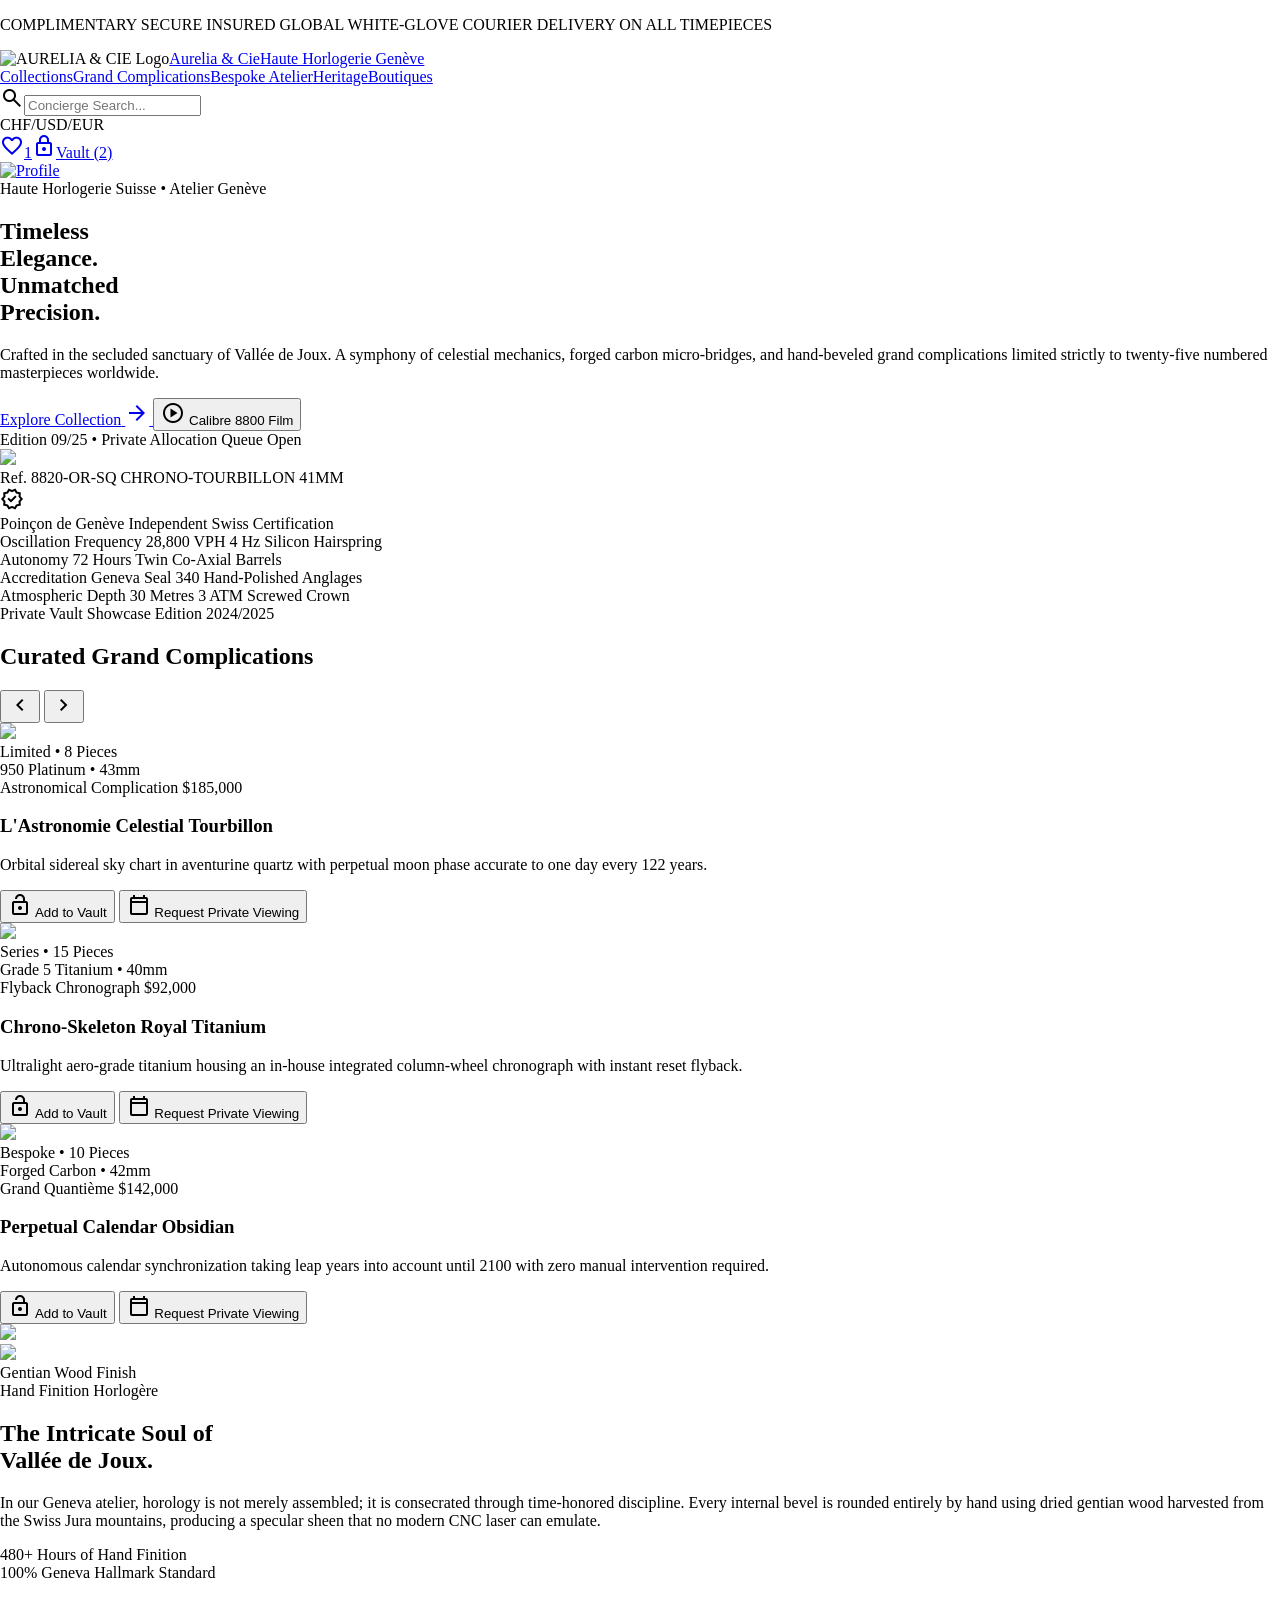
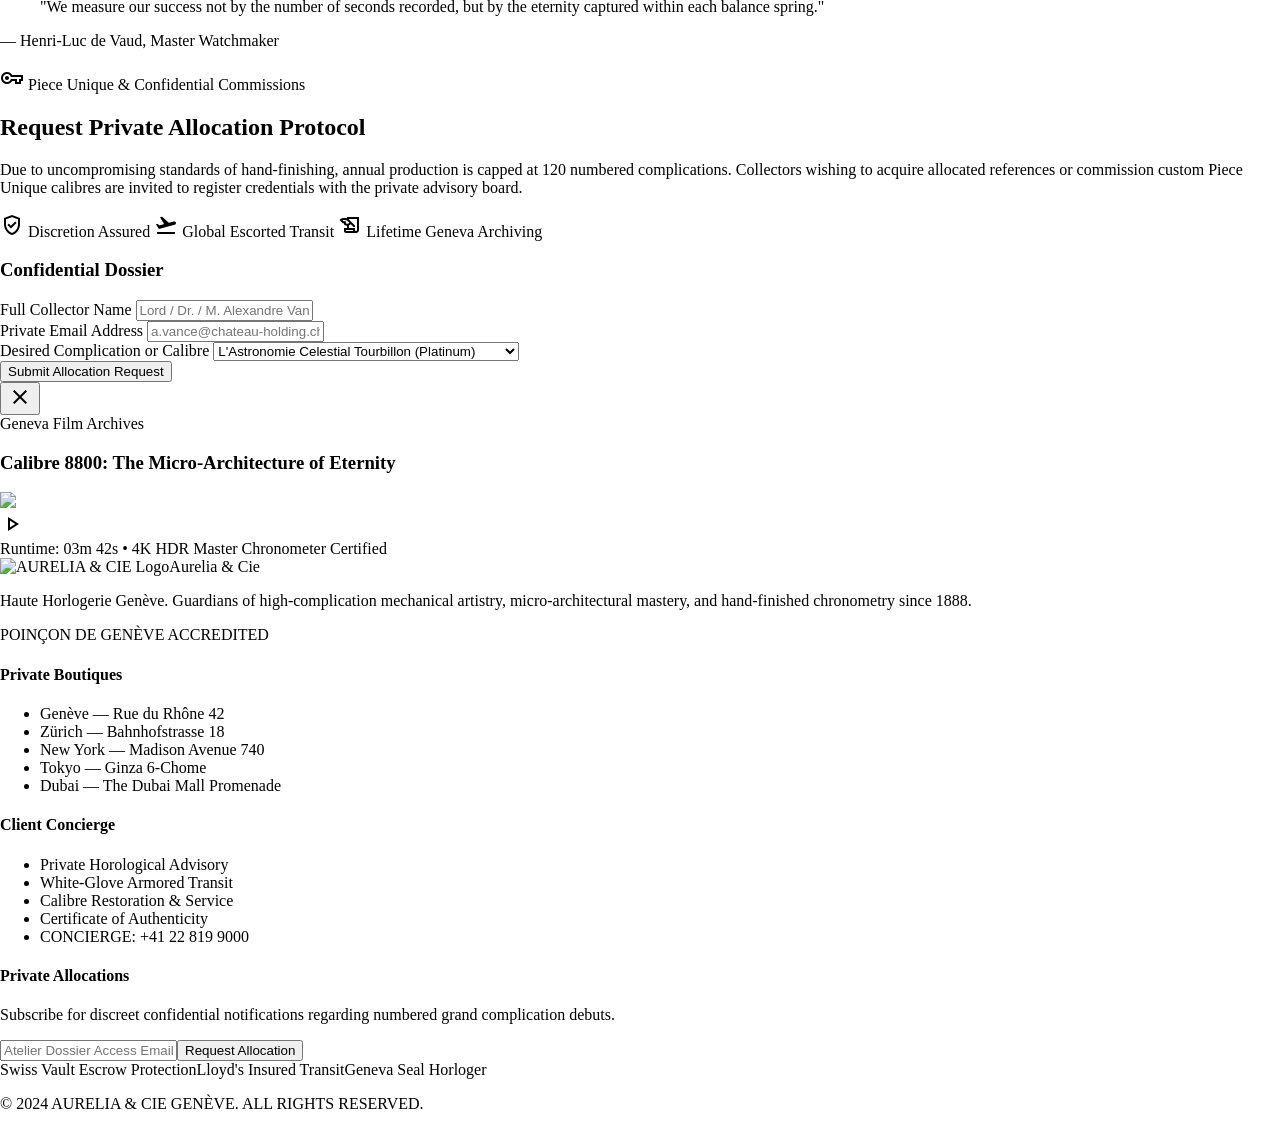
==== commit 2429c739: "Add files via upload" ====
--- a/index.html
+++ b/index.html
@@ -1,32 +1,234 @@
 <!DOCTYPE html>
 
 <html class="dark" lang="en"><head><meta charset="utf-8"/><meta content="width=device-width, initial-scale=1.0" name="viewport"/><meta content="web_standard" name="shell-type"/><link href="https://fonts.googleapis.com" rel="preconnect"/><link crossorigin="" href="https://fonts.gstatic.com" rel="preconnect"/><link href="https://fonts.googleapis.com/css2?family=Inter:wght@300;400;500;600&amp;family=Playfair+Display:ital,wght@0,400;0,500;0,600;1,400&amp;family=Space+Grotesk:wght@400;500;600&amp;display=swap" rel="stylesheet"/><link href="https://fonts.googleapis.com/css2?family=Material+Symbols+Outlined:opsz,wght,FILL,GRAD@20..48,100..700,0..1,-50..200" rel="stylesheet"/>
-<link href="https://fonts.googleapis.com/css2?family=Material+Symbols+Outlined:wght,FILL@100..700,0..1&amp;display=swap" rel="stylesheet"/><style>@layer base{html,body{margin:0;padding:0;}body{overscroll-behavior:none;}main>:first-child{margin-top:0!important;}main>:last-child{margin-bottom:0!important;}}::-webkit-scrollbar{display:none;}</style><script src="https://cdn.tailwindcss.com"></script><script id="tailwind-config">tailwind.config = { darkMode: "class", theme: { extend: { "colors": { "primary-fixed": "#ffe088", "error-container": "#93000a", "on-primary-fixed": "#241a00", "surface-variant": "#343538", "secondary-fixed": "#dde3eb", "on-tertiary": "#3d2e00", "secondary-container": "#41474e", "surface-container": "#1f1f23", "inverse-primary": "#735c00", "secondary-fixed-dim": "#c1c7cf", "on-secondary-fixed-variant": "#41474e", "tertiary-fixed-dim": "#e4c36a", "primary-container": "#d4af37", "primary-fixed-dim": "#e9c349", "outline": "#99907c", "on-surface-variant": "#d0c5af", "outline-variant": "#4d4635", "on-tertiary-fixed": "#241a00", "tertiary": "#edcb71", "on-secondary-container": "#afb6bd", "surface-tint": "#e9c349", "on-primary": "#3c2f00", "on-background": "#e3e2e6", "surface-container-low": "#1b1b1f", "background": "#121316", "on-error-container": "#ffdad6", "on-error": "#690005", "on-primary-container": "#554300", "error": "#ffb4ab", "tertiary-fixed": "#ffe08f", "tertiary-container": "#d0b059", "on-tertiary-container": "#574300", "on-secondary": "#2b3137", "on-tertiary-fixed-variant": "#584400", "surface-dim": "#121316", "surface-bright": "#38393c", "on-secondary-fixed": "#161c22", "on-surface": "#e3e2e6", "inverse-on-surface": "#2f3034", "primary": "#f2ca50", "secondary": "#c1c7cf", "inverse-surface": "#e3e2e6", "surface": "#121316", "surface-container-highest": "#343538", "surface-container-lowest": "#0d0e11", "on-primary-fixed-variant": "#574500", "surface-container-high": "#292a2d" }, "borderRadius": { "DEFAULT": "0.25rem", "lg": "0.5rem", "xl": "0.75rem", "full": "9999px" }, "spacing": { "space-xl": "3rem", "gutter": "1.5rem", "space-lg": "1.75rem", "margin": "4rem", "margin-mobile": "1.25rem", "space-sm": "0.5rem", "gutter-mobile": "1rem", "space-md": "1rem", "space-xs": "0.25rem" }, "fontFamily": { "display-hero": [ "Playfair Display" ], "headline-sm": [ "Playfair Display" ], "body-md": [ "Inter" ], "headline-lg-mobile": [ "Playfair Display" ], "body-sm": [ "Inter" ], "title-editorial": [ "Playfair Display" ], "caption-caps": [ "Inter" ], "headline-lg": [ "Playfair Display" ], "headline-md": [ "Playfair Display" ], "body-lg": [ "Inter" ], "display-hero-mobile": [ "Playfair Display" ], "technical-label": [ "Space Grotesk" ] }, "fontSize": { "display-hero": [ "4.5rem", { "lineHeight": "5rem", "letterSpacing": "-0.02em", "fontWeight": "400" } ], "headline-sm": [ "1.5rem", { "lineHeight": "2rem", "fontWeight": "500" } ], "body-md": [ "0.9375rem", { "lineHeight": "1.6rem", "fontWeight": "400" } ], "headline-lg-mobile": [ "2rem", { "lineHeight": "2.5rem", "fontWeight": "400" } ], "body-sm": [ "0.8125rem", { "lineHeight": "1.375rem", "fontWeight": "400" } ], "title-editorial": [ "1.25rem", { "lineHeight": "1.75rem", "letterSpacing": "0.02em", "fontWeight": "600" } ], "caption-caps": [ "0.6875rem", { "lineHeight": "0.875rem", "letterSpacing": "0.2em", "fontWeight": "600" } ], "headline-lg": [ "3rem", { "lineHeight": "3.5rem", "letterSpacing": "-0.01em", "fontWeight": "400" } ], "headline-md": [ "2.25rem", { "lineHeight": "2.75rem", "fontWeight": "400" } ], "body-lg": [ "1.125rem", { "lineHeight": "1.875rem", "fontWeight": "300" } ], "display-hero-mobile": [ "2.75rem", { "lineHeight": "3.25rem", "letterSpacing": "-0.01em", "fontWeight": "400" } ], "technical-label": [ "0.75rem", { "lineHeight": "1rem", "letterSpacing": "0.15em", "fontWeight": "500" } ] } } } };</script></head><body class="bg-surface text-on-surface font-body-md text-body-md antialiased selection:bg-primary-container selection:text-on-primary-container"><header class="fixed top-0 left-0 w-full z-50 bg-surface-container-lowest/85 backdrop-blur-2xl border-b border-primary/20 shadow-[0_4px_30px_rgba(0,0,0,0.5)]"><div class="w-full bg-surface-container-lowest border-b border-outline-variant/30 py-1.5 px-4 text-center"><p class="font-caption-caps text-caption-caps text-on-surface-variant uppercase">COMPLIMENTARY SECURE INSURED GLOBAL WHITE-GLOVE COURIER DELIVERY ON ALL TIMEPIECES</p></div><div class="h-20 max-w-[1440px] mx-auto px-6 lg:px-12 flex items-center justify-between gap-6"><div class="flex items-center gap-4 shrink-0"><img alt="AURELIA &amp; CIE Logo" class="h-8 w-auto object-contain" src="https://lh3.googleusercontent.com/aida/[base64]"/><a class="flex flex-col text-left" data-path="home" href="#"><span class="font-title-editorial text-title-editorial uppercase tracking-[0.25em] text-on-surface">Aurelia &amp; Cie</span><span class="font-technical-label text-technical-label text-primary uppercase">Haute Horlogerie Genève</span></a></div><nav class="hidden xl:flex items-center gap-8" data-active-classes="text-primary border-b border-primary pb-1"><a class="font-technical-label text-technical-label text-on-surface-variant hover:text-on-surface transition-colors uppercase" data-path="collections" href="#">Collections</a><a class="font-technical-label text-technical-label text-on-surface-variant hover:text-on-surface transition-colors uppercase" data-path="grand-complications" href="#">Grand Complications</a><a class="font-technical-label text-technical-label text-on-surface-variant hover:text-on-surface transition-colors uppercase" data-path="bespoke-atelier" href="#">Bespoke Atelier</a><a class="font-technical-label text-technical-label text-on-surface-variant hover:text-on-surface transition-colors uppercase" data-path="heritage" href="#">Heritage</a><a class="font-technical-label text-technical-label text-on-surface-variant hover:text-on-surface transition-colors uppercase" data-path="boutiques" href="#">Boutiques</a></nav><div class="flex items-center gap-5 shrink-0"><div class="hidden md:flex items-center bg-surface-container-low/70 border border-outline-variant/40 rounded px-3 py-1.5 focus-within:border-primary transition-colors"><span class="material-symbols-outlined text-outline text-[18px] mr-2">search</span><input class="bg-transparent text-on-surface placeholder:text-outline font-body-sm text-body-sm focus:outline-none w-36 lg:w-44" placeholder="Concierge Search..." type="text"/></div><div class="flex items-center gap-1 font-technical-label text-technical-label text-on-surface-variant"><span class="text-primary cursor-pointer">CHF</span><span class="text-outline-variant">/</span><span class="hover:text-on-surface cursor-pointer transition-colors">USD</span><span class="text-outline-variant">/</span><span class="hover:text-on-surface cursor-pointer transition-colors">EUR</span></div><a class="relative p-1.5 text-on-surface-variant hover:text-on-surface transition-colors" data-path="wishlist" href="#"><span class="material-symbols-outlined text-[20px]">favorite</span><span class="absolute top-0 right-0 w-3.5 h-3.5 bg-primary text-on-primary font-technical-label text-[9px] rounded-full flex items-center justify-center font-bold">1</span></a><a class="flex items-center gap-1.5 bg-surface-container-high/60 border border-outline-variant/50 hover:border-primary/50 px-3 py-1.5 rounded transition-colors" data-path="shopping-vault" href="#"><span class="material-symbols-outlined text-[18px] text-primary">lock</span><span class="font-technical-label text-technical-label text-on-surface uppercase">Vault (2)</span></a><div class="flex items-center pl-2 border-l border-outline-variant/50"><a class="flex items-center" data-path="vip-portal" href="#"><img alt="Profile" class="w-8 h-8 rounded-full object-cover border border-primary/40 hover:border-primary transition-colors" src="https://lh3.googleusercontent.com/aida-public/[base64]"/></a></div></div></div></header><main class="w-full pt-20 bg-surface min-h-screen"><div class="flex flex-col w-full">
+<link href="https://fonts.googleapis.com/css2?family=Material+Symbols+Outlined:wght,FILL@100..700,0..1&amp;display=swap" rel="stylesheet"/><style>@layer base{html,body{margin:0;padding:0;}body{overscroll-behavior:none;}main>:first-child{margin-top:0!important;}main>:last-child{margin-bottom:0!important;}}::-webkit-scrollbar{display:none;}
+
+/* ==========================================================================
+   AURELIA & CIE — QUIET LUXURY MOTION SYSTEM
+   ========================================================================== */
+
+/* 1. Page Load & Section Reveal (@keyframes fadeUp) */
+@keyframes fadeUp {
+  0% {
+    opacity: 0;
+    transform: translateY(12px);
+  }
+  100% {
+    opacity: 1;
+    transform: translateY(0);
+  }
+}
+
+.hero-fade-up {
+  opacity: 0;
+  animation: fadeUp 700ms cubic-bezier(0.22, 1, 0.36, 1) forwards;
+}
+
+.hero-delay-1 { animation-delay: 60ms; }
+.hero-delay-2 { animation-delay: 140ms; }
+.hero-delay-3 { animation-delay: 220ms; }
+.hero-delay-4 { animation-delay: 300ms; }
+.hero-delay-5 { animation-delay: 380ms; }
+
+.reveal-section {
+  opacity: 0;
+  transform: translateY(12px);
+  transition: opacity 700ms cubic-bezier(0.22, 1, 0.36, 1),
+              transform 700ms cubic-bezier(0.22, 1, 0.36, 1);
+}
+
+.reveal-section.is-visible {
+  opacity: 1;
+  transform: translateY(0);
+}
+
+.reveal-delay-1 { transition-delay: 80ms; }
+.reveal-delay-2 { transition-delay: 160ms; }
+.reveal-delay-3 { transition-delay: 240ms; }
+
+/* 2. Atmospheric Glow (@keyframes glowBreathe) */
+@keyframes glowBreathe {
+  0%, 100% {
+    opacity: 0.45;
+  }
+  50% {
+    opacity: 0.78;
+  }
+}
+
+.glow-breathe {
+  animation: glowBreathe 8s ease-in-out infinite;
+}
+
+/* 3. Header Scroll State */
+header {
+  transition: background-color 300ms ease, border-color 300ms ease, box-shadow 300ms ease;
+}
+
+header.header-scrolled {
+  background-color: rgba(13, 14, 17, 0.96) !important;
+  border-bottom-color: rgba(212, 175, 55, 0.38) !important;
+  box-shadow: 0 10px 40px rgba(0, 0, 0, 0.75) !important;
+}
+
+/* 4. Navigation Underline, Icon Hover & Vault Badge Pop */
+header nav a {
+  position: relative;
+}
+
+header nav a::after {
+  content: "";
+  position: absolute;
+  left: 0;
+  bottom: -4px;
+  width: 100%;
+  height: 1px;
+  background-color: #f2ca50;
+  transform: scaleX(0);
+  transform-origin: left center;
+  transition: transform 250ms ease;
+}
+
+header nav a:hover::after {
+  transform: scaleX(1);
+}
+
+.header-icon-link .material-symbols-outlined {
+  transition: transform 250ms ease, color 250ms ease;
+}
+
+.header-icon-link:hover .material-symbols-outlined {
+  transform: scale(1.06);
+  color: #f2ca50;
+}
+
+@keyframes badgePop {
+  0% {
+    transform: scale(1);
+  }
+  50% {
+    transform: scale(1.15);
+  }
+  100% {
+    transform: scale(1);
+  }
+}
+
+.badge-pop {
+  animation: badgePop 600ms cubic-bezier(0.22, 1, 0.36, 1) 500ms 1;
+}
+
+/* 5. Watch Product Cards, Crystal Light Sweep & Badge Shimmer */
+.watch-card {
+  transition: transform 500ms cubic-bezier(0.22, 1, 0.36, 1),
+              box-shadow 500ms cubic-bezier(0.22, 1, 0.36, 1);
+}
+
+.watch-card:hover {
+  transform: scale(1.02);
+  box-shadow: 0 24px 50px rgba(0, 0, 0, 0.8), 0 0 32px rgba(212, 175, 55, 0.14);
+}
+
+.crystal-sweep {
+  position: relative;
+  overflow: hidden;
+}
+
+.crystal-sweep::after {
+  content: "";
+  position: absolute;
+  top: -20%;
+  left: -120%;
+  width: 65%;
+  height: 140%;
+  background: linear-gradient(
+    115deg,
+    transparent 0%,
+    rgba(242, 202, 80, 0.03) 35%,
+    rgba(255, 255, 255, 0.08) 50%,
+    rgba(242, 202, 80, 0.03) 65%,
+    transparent 100%
+  );
+  transform: skewX(-18deg);
+  pointer-events: none;
+  animation: crystalSweep 5.5s ease-in-out infinite;
+}
+
+@keyframes crystalSweep {
+  0%, 35% {
+    left: -120%;
+  }
+  75%, 100% {
+    left: 160%;
+  }
+}
+
+@keyframes badgeShimmer {
+  0%, 100% {
+    opacity: 0.92;
+    box-shadow: 0 0 0 rgba(212, 175, 55, 0);
+  }
+  50% {
+    opacity: 1;
+    box-shadow: 0 0 14px rgba(212, 175, 55, 0.18);
+  }
+}
+
+.badge-shimmer {
+  animation: badgeShimmer 4.5s ease-in-out infinite;
+}
+
+/* 6. Accessibility & Mobile Motion Safeguards */
+@media (max-width: 768px) {
+  .glow-breathe,
+  .crystal-sweep::after,
+  .badge-shimmer,
+  .animate-ping {
+    animation: none !important;
+  }
+}
+
+@media (prefers-reduced-motion: reduce) {
+  *,
+  *::before,
+  *::after {
+    animation-duration: 0.01ms !important;
+    animation-iteration-count: 1 !important;
+    transition-duration: 0.01ms !important;
+    scroll-behavior: auto !important;
+  }
+  .hero-fade-up,
+  .reveal-section {
+    opacity: 1 !important;
+    transform: none !important;
+  }
+}
+</style><script src="https://cdn.tailwindcss.com"></script><script id="tailwind-config">tailwind.config = { darkMode: "class", theme: { extend: { "colors": { "primary-fixed": "#ffe088", "error-container": "#93000a", "on-primary-fixed": "#241a00", "surface-variant": "#343538", "secondary-fixed": "#dde3eb", "on-tertiary": "#3d2e00", "secondary-container": "#41474e", "surface-container": "#1f1f23", "inverse-primary": "#735c00", "secondary-fixed-dim": "#c1c7cf", "on-secondary-fixed-variant": "#41474e", "tertiary-fixed-dim": "#e4c36a", "primary-container": "#d4af37", "primary-fixed-dim": "#e9c349", "outline": "#99907c", "on-surface-variant": "#d0c5af", "outline-variant": "#4d4635", "on-tertiary-fixed": "#241a00", "tertiary": "#edcb71", "on-secondary-container": "#afb6bd", "surface-tint": "#e9c349", "on-primary": "#3c2f00", "on-background": "#e3e2e6", "surface-container-low": "#1b1b1f", "background": "#121316", "on-error-container": "#ffdad6", "on-error": "#690005", "on-primary-container": "#554300", "error": "#ffb4ab", "tertiary-fixed": "#ffe08f", "tertiary-container": "#d0b059", "on-tertiary-container": "#574300", "on-secondary": "#2b3137", "on-tertiary-fixed-variant": "#584400", "surface-dim": "#121316", "surface-bright": "#38393c", "on-secondary-fixed": "#161c22", "on-surface": "#e3e2e6", "inverse-on-surface": "#2f3034", "primary": "#f2ca50", "secondary": "#c1c7cf", "inverse-surface": "#e3e2e6", "surface": "#121316", "surface-container-highest": "#343538", "surface-container-lowest": "#0d0e11", "on-primary-fixed-variant": "#574500", "surface-container-high": "#292a2d" }, "borderRadius": { "DEFAULT": "0.25rem", "lg": "0.5rem", "xl": "0.75rem", "full": "9999px" }, "spacing": { "space-xl": "3rem", "gutter": "1.5rem", "space-lg": "1.75rem", "margin": "4rem", "margin-mobile": "1.25rem", "space-sm": "0.5rem", "gutter-mobile": "1rem", "space-md": "1rem", "space-xs": "0.25rem" }, "fontFamily": { "display-hero": [ "Playfair Display" ], "headline-sm": [ "Playfair Display" ], "body-md": [ "Inter" ], "headline-lg-mobile": [ "Playfair Display" ], "body-sm": [ "Inter" ], "title-editorial": [ "Playfair Display" ], "caption-caps": [ "Inter" ], "headline-lg": [ "Playfair Display" ], "headline-md": [ "Playfair Display" ], "body-lg": [ "Inter" ], "display-hero-mobile": [ "Playfair Display" ], "technical-label": [ "Space Grotesk" ] }, "fontSize": { "display-hero": [ "4.5rem", { "lineHeight": "5rem", "letterSpacing": "-0.02em", "fontWeight": "400" } ], "headline-sm": [ "1.5rem", { "lineHeight": "2rem", "fontWeight": "500" } ], "body-md": [ "0.9375rem", { "lineHeight": "1.6rem", "fontWeight": "400" } ], "headline-lg-mobile": [ "2rem", { "lineHeight": "2.5rem", "fontWeight": "400" } ], "body-sm": [ "0.8125rem", { "lineHeight": "1.375rem", "fontWeight": "400" } ], "title-editorial": [ "1.25rem", { "lineHeight": "1.75rem", "letterSpacing": "0.02em", "fontWeight": "600" } ], "caption-caps": [ "0.6875rem", { "lineHeight": "0.875rem", "letterSpacing": "0.2em", "fontWeight": "600" } ], "headline-lg": [ "3rem", { "lineHeight": "3.5rem", "letterSpacing": "-0.01em", "fontWeight": "400" } ], "headline-md": [ "2.25rem", { "lineHeight": "2.75rem", "fontWeight": "400" } ], "body-lg": [ "1.125rem", { "lineHeight": "1.875rem", "fontWeight": "300" } ], "display-hero-mobile": [ "2.75rem", { "lineHeight": "3.25rem", "letterSpacing": "-0.01em", "fontWeight": "400" } ], "technical-label": [ "0.75rem", { "lineHeight": "1rem", "letterSpacing": "0.15em", "fontWeight": "500" } ] } } } };</script></head><body class="bg-surface text-on-surface font-body-md text-body-md antialiased selection:bg-primary-container selection:text-on-primary-container"><header class="fixed top-0 left-0 w-full z-50 bg-surface-container-lowest/85 backdrop-blur-2xl border-b border-primary/20 shadow-[0_4px_30px_rgba(0,0,0,0.5)]" id="mainHeader"><div class="w-full bg-surface-container-lowest border-b border-outline-variant/30 py-1.5 px-4 text-center"><p class="font-caption-caps text-caption-caps text-on-surface-variant uppercase">COMPLIMENTARY SECURE INSURED GLOBAL WHITE-GLOVE COURIER DELIVERY ON ALL TIMEPIECES</p></div><div class="h-20 max-w-[1440px] mx-auto px-6 lg:px-12 flex items-center justify-between gap-6"><div class="flex items-center gap-4 shrink-0"><img alt="AURELIA &amp; CIE Logo" class="h-8 w-auto object-contain" src="https://lh3.googleusercontent.com/aida/[base64]"/><a class="flex flex-col text-left" data-path="home" href="/"><span class="font-title-editorial text-title-editorial uppercase tracking-[0.25em] text-on-surface">Aurelia &amp; Cie</span><span class="font-technical-label text-technical-label text-primary uppercase">Haute Horlogerie Genève</span></a></div><nav class="hidden xl:flex items-center gap-8" data-active-classes="text-primary border-b border-primary pb-1"><a class="font-technical-label text-technical-label text-on-surface-variant hover:text-on-surface transition-colors uppercase" data-path="collections" href="/collections">Collections</a><a class="font-technical-label text-technical-label text-on-surface-variant hover:text-on-surface transition-colors uppercase" data-path="grand-complications" href="/product">Grand Complications</a><a class="font-technical-label text-technical-label text-on-surface-variant hover:text-on-surface transition-colors uppercase" data-path="bespoke-atelier" href="/#">Bespoke Atelier</a><a class="font-technical-label text-technical-label text-on-surface-variant hover:text-on-surface transition-colors uppercase" data-path="heritage" href="/#">Heritage</a><a class="font-technical-label text-technical-label text-on-surface-variant hover:text-on-surface transition-colors uppercase" data-path="boutiques" href="/#">Boutiques</a></nav><div class="flex items-center gap-5 shrink-0"><div class="hidden md:flex items-center bg-surface-container-low/70 border border-outline-variant/40 rounded px-3 py-1.5 focus-within:border-primary transition-colors"><span class="material-symbols-outlined text-outline text-[18px] mr-2">search</span><input class="bg-transparent text-on-surface placeholder:text-outline font-body-sm text-body-sm focus:outline-none w-36 lg:w-44" placeholder="Concierge Search..." type="text"/></div><div class="flex items-center gap-1 font-technical-label text-technical-label text-on-surface-variant"><span class="text-primary cursor-pointer">CHF</span><span class="text-outline-variant">/</span><span class="hover:text-on-surface cursor-pointer transition-colors">USD</span><span class="text-outline-variant">/</span><span class="hover:text-on-surface cursor-pointer transition-colors">EUR</span></div><a class="header-icon-link relative p-1.5 text-on-surface-variant hover:text-on-surface transition-colors" data-path="wishlist" href="/cart"><span class="material-symbols-outlined text-[20px]">favorite</span><span class="badge-pop absolute top-0 right-0 w-3.5 h-3.5 bg-primary text-on-primary font-technical-label text-[9px] rounded-full flex items-center justify-center font-bold">1</span></a><a class="header-icon-link flex items-center gap-1.5 bg-surface-container-high/60 border border-outline-variant/50 hover:border-primary/50 px-3 py-1.5 rounded transition-colors" data-path="shopping-vault" href="/cart"><span class="material-symbols-outlined text-[18px] text-primary">lock</span><span class="font-technical-label text-technical-label text-on-surface uppercase">Vault (2)</span></a><div class="flex items-center pl-2 border-l border-outline-variant/50"><a class="flex items-center" data-path="vip-portal" href="/dashboard"><img alt="Profile" class="w-8 h-8 rounded-full object-cover border border-primary/40 hover:border-primary transition-colors" src="https://lh3.googleusercontent.com/aida-public/[base64]"/></a></div></div></div></header><main class="w-full pt-20 bg-surface min-h-screen"><div class="flex flex-col w-full">
 <!-- CINEMATIC HERO SECTION -->
 <section class="relative w-full overflow-hidden bg-surface-container-lowest">
 <!-- Atmospheric Radial Lighting Cones -->
-<div class="pointer-events-none absolute -top-40 left-1/2 -translate-x-1/2 w-[900px] h-[750px] bg-primary/10 rounded-full blur-[140px] opacity-70"></div>
-<div class="pointer-events-none absolute top-1/3 -right-48 w-[500px] h-[500px] bg-primary-container/10 rounded-full blur-[160px] opacity-40"></div>
-<div class="pointer-events-none absolute bottom-10 -left-36 w-[450px] h-[450px] bg-primary/5 rounded-full blur-[120px] opacity-50"></div>
+<div class="glow-breathe pointer-events-none absolute -top-40 left-1/2 -translate-x-1/2 w-[900px] h-[750px] bg-primary/10 rounded-full blur-[140px] opacity-70"></div>
+<div class="glow-breathe pointer-events-none absolute top-1/3 -right-48 w-[500px] h-[500px] bg-primary-container/10 rounded-full blur-[160px] opacity-40"></div>
+<div class="glow-breathe pointer-events-none absolute bottom-10 -left-36 w-[450px] h-[450px] bg-primary/5 rounded-full blur-[120px] opacity-50"></div>
 <div class="max-w-[1440px] mx-auto px-6 lg:px-12 pt-12 pb-20 lg:pt-20 lg:pb-28 relative z-10">
 <div class="grid grid-cols-1 lg:grid-cols-12 gap-12 lg:gap-8 items-center">
 <!-- Left: Editorial Typography & Actions -->
 <div class="lg:col-span-6 flex flex-col items-start space-y-6">
-<div class="flex items-center gap-3">
+<div class="hero-fade-up hero-delay-1 flex items-center gap-3">
 <span class="w-8 h-[1px] bg-primary"></span>
 <span class="font-caption-caps text-caption-caps uppercase text-primary tracking-[0.3em]">Haute Horlogerie Suisse • Atelier Genève</span>
 </div>
-<h1 class="font-display-hero text-display-hero text-on-surface tracking-tight leading-[1.08]">
+<h1 class="hero-fade-up hero-delay-2 font-display-hero text-display-hero text-on-surface tracking-tight leading-[1.08]">
             Timeless <br/>
 <span class="italic font-normal text-primary">Elegance.</span> <br/>
             Unmatched <br/>
             Precision.
           </h1>
-<p class="font-body-lg text-body-lg text-on-surface-variant max-w-xl font-light leading-relaxed">
+<p class="hero-fade-up hero-delay-3 font-body-lg text-body-lg text-on-surface-variant max-w-xl font-light leading-relaxed">
             Crafted in the secluded sanctuary of Vallée de Joux. A symphony of celestial mechanics, forged carbon micro-bridges, and hand-beveled grand complications limited strictly to twenty-five numbered masterpieces worldwide.
           </p>
-<div class="pt-4 flex flex-wrap items-center gap-5 w-full sm:w-auto">
-<a class="bg-primary hover:bg-primary-fixed text-on-primary font-technical-label text-technical-label uppercase tracking-[0.2em] px-8 py-4 transition-all duration-300 shadow-[0_0_35px_rgba(212,175,55,0.25)] hover:shadow-[0_0_45px_rgba(212,175,55,0.45)] inline-flex items-center justify-center gap-3 group" href="#masterpieces">
+<div class="hero-fade-up hero-delay-4 pt-4 flex flex-wrap items-center gap-5 w-full sm:w-auto">
+<a class="bg-primary hover:bg-primary-fixed text-on-primary font-technical-label text-technical-label uppercase tracking-[0.2em] px-8 py-4 transition-all duration-300 shadow-[0_0_35px_rgba(212,175,55,0.25)] hover:shadow-[0_0_45px_rgba(212,175,55,0.45)] inline-flex items-center justify-center gap-3 group" href="/collections">
 <span>Explore Collection</span>
 <span class="material-symbols-outlined text-[18px] group-hover:translate-x-1 transition-transform">arrow_forward</span>
 </a>
@@ -36,7 +238,7 @@
 </button>
 </div>
 <!-- Micro Allocation Badge -->
-<div class="pt-4 flex items-center gap-3">
+<div class="hero-fade-up hero-delay-5 pt-4 flex items-center gap-3">
 <span class="relative flex h-2 w-2">
 <span class="animate-ping absolute inline-flex h-full w-full rounded-full bg-primary opacity-75"></span>
 <span class="relative inline-flex rounded-full h-2 w-2 bg-primary"></span>
@@ -47,12 +249,12 @@
 </div>
 </div>
 <!-- Right: Grand Complication Watch Showcase -->
-<div class="lg:col-span-6 relative flex justify-center items-center">
+<div class="hero-fade-up hero-delay-3 lg:col-span-6 relative flex justify-center items-center">
 <!-- Backlight Halo Circle -->
 <div class="absolute w-[360px] h-[360px] md:w-[480px] md:h-[480px] rounded-full bg-gradient-to-tr from-surface-container-low via-surface-container to-surface-container-high shadow-[0_0_80px_rgba(0,0,0,0.9)] opacity-90"></div>
 <div class="absolute w-[340px] h-[340px] md:w-[450px] md:h-[450px] rounded-full bg-radial from-primary/10 via-transparent to-transparent"></div>
 <!-- Floating Loupe Lens / Horological Centerpiece -->
-<div class="relative z-10 w-full max-w-[480px] aspect-[4/5] overflow-hidden rounded-xl bg-surface-container-low/40 shadow-[0_25px_60px_rgba(0,0,0,0.85)] backdrop-blur-sm group">
+<div class="crystal-sweep relative z-10 w-full max-w-[480px] aspect-[4/5] overflow-hidden rounded-xl bg-surface-container-low/40 shadow-[0_25px_60px_rgba(0,0,0,0.85)] backdrop-blur-sm group">
 <img class="w-full h-full object-cover object-center group-hover:scale-105 transition-transform duration-700 ease-out" data-alt="Exquisite macro studio photograph of the Aurelia Chrono-Tourbillon Squelette in 18k rose gold. Dramatic low-key cinematic lighting reveals deep anthracite skeletonized bridges, sapphire gear train, hand-polished escapement tourbillon cage with micro rubies, and floating luminescent indices on an obsidian satin backdrop with soft amber and gold rim highlights." src="https://lh3.googleusercontent.com/aida-public/[base64]"/>
 <!-- Floating Dial Specs Badge -->
 <div class="absolute top-5 left-5 bg-surface-container-lowest/80 backdrop-blur-md px-3.5 py-2 rounded shadow-md">
@@ -60,7 +262,7 @@
 <span class="font-caption-caps text-caption-caps text-on-surface-variant block mt-0.5">CHRONO-TOURBILLON 41MM</span>
 </div>
 <!-- Precision Geneva Stamp Overlay -->
-<div class="absolute bottom-5 right-5 bg-surface-container-lowest/85 backdrop-blur-md p-3 rounded flex items-center gap-3 shadow-lg">
+<div class="badge-shimmer absolute bottom-5 right-5 bg-surface-container-lowest/85 backdrop-blur-md p-3 rounded flex items-center gap-3 shadow-lg">
 <div class="w-7 h-7 rounded-full bg-primary/20 flex items-center justify-center text-primary">
 <span class="material-symbols-outlined text-[16px]">verified</span>
 </div>
@@ -73,7 +275,7 @@
 </div>
 </div>
 <!-- Quick Horological Metrics Bar -->
-<div class="mt-16 pt-8 bg-surface-container-low/70 rounded-xl backdrop-blur-md shadow-lg p-6 lg:p-8">
+<div class="reveal-section mt-16 pt-8 bg-surface-container-low/70 rounded-xl backdrop-blur-md shadow-lg p-6 lg:p-8">
 <div class="grid grid-cols-2 lg:grid-cols-4 gap-6 lg:gap-8 divide-y lg:divide-y-0 lg:divide-x divide-outline-variant/30">
 <div class="flex flex-col items-start pt-3 lg:pt-0 lg:px-4">
 <span class="font-caption-caps text-caption-caps text-outline uppercase tracking-[0.2em]">Oscillation Frequency</span>
@@ -100,7 +302,7 @@
 </div>
 </section>
 <!-- CURATED MASTERPIECE CAROUSEL & FEATURED COMPLICATIONS -->
-<section class="w-full bg-surface py-20 lg:py-28 relative" id="masterpieces">
+<section class="reveal-section w-full bg-surface py-20 lg:py-28 relative" id="masterpieces">
 <div class="max-w-[1440px] mx-auto px-6 lg:px-12">
 <!-- Section Header -->
 <div class="flex flex-col md:flex-row md:items-end justify-between mb-16 gap-6">
@@ -126,11 +328,11 @@
 <!-- The 3 Curated Masterpieces Grid -->
 <div class="grid grid-cols-1 md:grid-cols-2 lg:grid-cols-3 gap-8">
 <!-- Piece 1: L'Astronomie Celestial Tourbillon -->
-<article class="bg-surface-container-low rounded-xl overflow-hidden shadow-xl flex flex-col group transition-all duration-300 hover:shadow-2xl">
-<div class="relative w-full aspect-[4/5] bg-surface-container-lowest overflow-hidden">
+<article class="watch-card reveal-section reveal-delay-1 bg-surface-container-low rounded-xl overflow-hidden shadow-xl flex flex-col group">
+<div class="crystal-sweep relative w-full aspect-[4/5] bg-surface-container-lowest overflow-hidden">
 <img class="w-full h-full object-cover group-hover:scale-105 transition-transform duration-700 ease-out" data-alt="Luxury timepiece photograph of Aurelia L'Astronomie Celestial Tourbillon in 950 platinum case. Dial displays a deep aventurine star chart showing Northern Hemisphere constellations, revolving orbital tourbillon cage at 6 o'clock, polished blued titanium hands, and subtle warm spotlighting against pitch black studio setting." src="https://lh3.googleusercontent.com/aida-public/[base64]"/>
 <div class="absolute top-4 left-4">
-<span class="bg-surface-container-lowest/80 backdrop-blur-md px-3 py-1.5 rounded font-caption-caps text-caption-caps text-primary uppercase">
+<span class="badge-shimmer bg-surface-container-lowest/80 backdrop-blur-md px-3 py-1.5 rounded font-caption-caps text-caption-caps text-primary uppercase inline-block">
                 Limited • 8 Pieces
               </span>
 </div>
@@ -164,11 +366,11 @@
 </div>
 </article>
 <!-- Piece 2: Chrono-Skeleton Royal Titanium -->
-<article class="bg-surface-container-low rounded-xl overflow-hidden shadow-xl flex flex-col group transition-all duration-300 hover:shadow-2xl">
-<div class="relative w-full aspect-[4/5] bg-surface-container-lowest overflow-hidden">
+<article class="watch-card reveal-section reveal-delay-2 bg-surface-container-low rounded-xl overflow-hidden shadow-xl flex flex-col group">
+<div class="crystal-sweep relative w-full aspect-[4/5] bg-surface-container-lowest overflow-hidden">
 <img class="w-full h-full object-cover group-hover:scale-105 transition-transform duration-700 ease-out" data-alt="Macro luxury studio still of Aurelia Chrono-Skeleton Royal Titanium watch. High-contrast micro-sandblasted Grade 5 titanium case, fully skeletonized flyback chronograph mechanism, openworked column wheel, bright red accent seconds hand, and sapphire sub-counters on a deep moody obsidian pedestal." src="https://lh3.googleusercontent.com/aida-public/[base64]"/>
 <div class="absolute top-4 left-4">
-<span class="bg-surface-container-lowest/80 backdrop-blur-md px-3 py-1.5 rounded font-caption-caps text-caption-caps text-secondary uppercase">
+<span class="badge-shimmer bg-surface-container-lowest/80 backdrop-blur-md px-3 py-1.5 rounded font-caption-caps text-caption-caps text-secondary uppercase inline-block">
                 Series • 15 Pieces
               </span>
 </div>
@@ -202,11 +404,11 @@
 </div>
 </article>
 <!-- Piece 3: Perpetual Calendar Obsidian -->
-<article class="bg-surface-container-low rounded-xl overflow-hidden shadow-xl flex flex-col group transition-all duration-300 hover:shadow-2xl">
-<div class="relative w-full aspect-[4/5] bg-surface-container-lowest overflow-hidden">
+<article class="watch-card reveal-section reveal-delay-3 bg-surface-container-low rounded-xl overflow-hidden shadow-xl flex flex-col group">
+<div class="crystal-sweep relative w-full aspect-[4/5] bg-surface-container-lowest overflow-hidden">
 <img class="w-full h-full object-cover group-hover:scale-105 transition-transform duration-700 ease-out" data-alt="Exacting horological portrait of Aurelia Perpetual Calendar Obsidian edition. Smoked translucent sapphire dial revealing underlying date discs, leap year indicator, forged carbon fiber bezel with subtle marbling patterns, matte black DLC coated case, and sharp hand-finished rose gold hands." src="https://lh3.googleusercontent.com/aida-public/[base64]"/>
 <div class="absolute top-4 left-4">
-<span class="bg-surface-container-lowest/80 backdrop-blur-md px-3 py-1.5 rounded font-caption-caps text-caption-caps text-primary uppercase">
+<span class="badge-shimmer bg-surface-container-lowest/80 backdrop-blur-md px-3 py-1.5 rounded font-caption-caps text-caption-caps text-primary uppercase inline-block">
                 Bespoke • 10 Pieces
               </span>
 </div>
@@ -243,7 +445,7 @@
 </div>
 </section>
 <!-- ATELIER CRAFTSMANSHIP & HERITAGE FEATURE (SPLIT VIEW) -->
-<section class="w-full bg-surface-container-lowest py-20 lg:py-32 relative overflow-hidden">
+<section class="reveal-section w-full bg-surface-container-lowest py-20 lg:py-32 relative overflow-hidden">
 <div class="max-w-[1440px] mx-auto px-6 lg:px-12">
 <div class="grid grid-cols-1 lg:grid-cols-12 gap-12 lg:gap-16 items-center">
 <!-- Imagery Mosaic -->
@@ -296,11 +498,11 @@
 </div>
 </section>
 <!-- VIP CONCIERGE & PRIVATE ALLOCATION INVITATION -->
-<section class="w-full bg-surface py-20 lg:py-28 relative">
+<section class="reveal-section w-full bg-surface py-20 lg:py-28 relative">
 <div class="max-w-[1440px] mx-auto px-6 lg:px-12">
 <div class="relative rounded-2xl overflow-hidden bg-surface-container-low shadow-[0_20px_50px_rgba(0,0,0,0.7)] p-8 lg:p-16">
 <!-- Ambient Decorative Glow -->
-<div class="absolute -right-20 -top-20 w-80 h-80 bg-primary/10 rounded-full blur-[100px] pointer-events-none"></div>
+<div class="glow-breathe absolute -right-20 -top-20 w-80 h-80 bg-primary/10 rounded-full blur-[100px] pointer-events-none"></div>
 <div class="grid grid-cols-1 lg:grid-cols-12 gap-10 items-center relative z-10">
 <div class="lg:col-span-7 space-y-4">
 <div class="flex items-center gap-2">
@@ -411,6 +613,37 @@
           window.scrollBy({ top: 150, behavior: 'smooth' });
         });
       }
+
+      // Header scroll state toggle
+      const header = document.getElementById('mainHeader');
+      if (header) {
+        const updateHeaderScroll = () => {
+          if (window.scrollY > 20) {
+            header.classList.add('header-scrolled');
+          } else {
+            header.classList.remove('header-scrolled');
+          }
+        };
+        window.addEventListener('scroll', updateHeaderScroll, { passive: true });
+        updateHeaderScroll();
+      }
+
+      // Section reveal via IntersectionObserver
+      const revealEls = document.querySelectorAll('.reveal-section');
+      if ('IntersectionObserver' in window && revealEls.length > 0) {
+        const observer = new IntersectionObserver((entries, obs) => {
+          entries.forEach((entry) => {
+            if (entry.isIntersecting) {
+              entry.target.classList.add('is-visible');
+              obs.unobserve(entry.target);
+            }
+          });
+        }, { threshold: 0.1, rootMargin: '0px 0px -40px 0px' });
+
+        revealEls.forEach((el) => observer.observe(el));
+      } else {
+        revealEls.forEach((el) => el.classList.add('is-visible'));
+      }
     })();
   </script>
-</div></main><footer class="w-full bg-surface-container-lowest border-t border-primary/20 pt-16 pb-12"><div class="max-w-[1440px] mx-auto px-6 lg:px-12"><div class="grid grid-cols-1 md:grid-cols-2 lg:grid-cols-5 gap-10 pb-16 border-b border-outline-variant/30"><div class="lg:col-span-2 space-y-4"><div class="flex items-center gap-3"><img alt="AURELIA &amp; CIE Logo" class="h-7 w-auto object-contain" src="https://lh3.googleusercontent.com/aida/[base64]"/><span class="font-title-editorial text-title-editorial uppercase tracking-[0.2em] text-on-surface">Aurelia &amp; Cie</span></div><p class="font-body-sm text-body-sm text-on-surface-variant max-w-sm">Haute Horlogerie Genève. Guardians of high-complication mechanical artistry, micro-architectural mastery, and hand-finished chronometry since 1888.</p><div class="pt-2 flex items-center gap-4"><div class="px-3 py-1 border border-primary/30 rounded bg-surface-container-low"><span class="font-technical-label text-technical-label text-primary">POINÇON DE GENÈVE ACCREDITED</span></div></div></div><div class="space-y-3"><h4 class="font-caption-caps text-caption-caps uppercase text-primary tracking-widest">Private Boutiques</h4><ul class="space-y-2 font-body-sm text-body-sm text-on-surface-variant"><li>Genève — Rue du Rhône 42</li><li>Zürich — Bahnhofstrasse 18</li><li>New York — Madison Avenue 740</li><li>Tokyo — Ginza 6-Chome</li><li>Dubai — The Dubai Mall Promenade</li></ul></div><div class="space-y-3"><h4 class="font-caption-caps text-caption-caps uppercase text-primary tracking-widest">Client Concierge</h4><ul class="space-y-2 font-body-sm text-body-sm text-on-surface-variant"><li>Private Horological Advisory</li><li>White-Glove Armored Transit</li><li>Calibre Restoration &amp; Service</li><li>Certificate of Authenticity</li><li class="font-technical-label text-technical-label text-primary pt-1">CONCIERGE: +41 22 819 9000</li></ul></div><div class="space-y-4"><h4 class="font-caption-caps text-caption-caps uppercase text-primary tracking-widest">Private Allocations</h4><p class="font-body-sm text-body-sm text-on-surface-variant">Subscribe for discreet confidential notifications regarding numbered grand complication debuts.</p><div class="flex flex-col gap-2"><input class="bg-surface-container-low border border-outline-variant px-3 py-2 text-on-surface font-body-sm text-body-sm placeholder:text-outline focus:outline-none focus:border-primary" placeholder="Atelier Dossier Access Email" type="email"/><button class="bg-primary text-on-primary font-technical-label text-technical-label px-4 py-2.5 uppercase tracking-widest hover:bg-primary-fixed transition-colors text-center font-medium" type="button">Request Allocation</button></div></div></div><div class="pt-8 flex flex-col md:flex-row items-center justify-between gap-6 text-on-surface-variant"><div class="flex items-center gap-6 font-technical-label text-technical-label uppercase text-outline"><span>Swiss Vault Escrow Protection</span><span>Lloyd's Insured Transit</span><span>Geneva Seal Horloger</span></div><p class="font-caption-caps text-caption-caps text-outline">© 2024 AURELIA &amp; CIE GENÈVE. ALL RIGHTS RESERVED.</p></div></div></footer></body></html>
+</div></main><footer class="w-full bg-surface-container-lowest border-t border-primary/20 pt-16 pb-12"><div class="max-w-[1440px] mx-auto px-6 lg:px-12"><div class="grid grid-cols-1 md:grid-cols-2 lg:grid-cols-5 gap-10 pb-16 border-b border-outline-variant/30"><div class="lg:col-span-2 space-y-4"><div class="flex items-center gap-3"><img alt="AURELIA &amp; CIE Logo" class="h-7 w-auto object-contain" src="https://lh3.googleusercontent.com/aida/[base64]"/><span class="font-title-editorial text-title-editorial uppercase tracking-[0.2em] text-on-surface">Aurelia &amp; Cie</span></div><p class="font-body-sm text-body-sm text-on-surface-variant max-w-sm">Haute Horlogerie Genève. Guardians of high-complication mechanical artistry, micro-architectural mastery, and hand-finished chronometry since 1888.</p><div class="pt-2 flex items-center gap-4"><div class="px-3 py-1 border border-primary/30 rounded bg-surface-container-low"><span class="font-technical-label text-technical-label text-primary">POINÇON DE GENÈVE ACCREDITED</span></div></div></div><div class="space-y-3"><h4 class="font-caption-caps text-caption-caps uppercase text-primary tracking-widest">Private Boutiques</h4><ul class="space-y-2 font-body-sm text-body-sm text-on-surface-variant"><li>Genève — Rue du Rhône 42</li><li>Zürich — Bahnhofstrasse 18</li><li>New York — Madison Avenue 740</li><li>Tokyo — Ginza 6-Chome</li><li>Dubai — The Dubai Mall Promenade</li></ul></div><div class="space-y-3"><h4 class="font-caption-caps text-caption-caps uppercase text-primary tracking-widest">Client Concierge</h4><ul class="space-y-2 font-body-sm text-body-sm text-on-surface-variant"><li>Private Horological Advisory</li><li>White-Glove Armored Transit</li><li>Calibre Restoration &amp; Service</li><li>Certificate of Authenticity</li><li class="font-technical-label text-technical-label text-primary pt-1">CONCIERGE: +41 22 819 9000</li></ul></div><div class="space-y-4"><h4 class="font-caption-caps text-caption-caps uppercase text-primary tracking-widest">Private Allocations</h4><p class="font-body-sm text-body-sm text-on-surface-variant">Subscribe for discreet confidential notifications regarding numbered grand complication debuts.</p><div class="flex flex-col gap-2"><input class="bg-surface-container-low border border-outline-variant px-3 py-2 text-on-surface font-body-sm text-body-sm placeholder:text-outline focus:outline-none focus:border-primary" placeholder="Atelier Dossier Access Email" type="email"/><button class="bg-primary text-on-primary font-technical-label text-technical-label px-4 py-2.5 uppercase tracking-widest hover:bg-primary-fixed transition-colors text-center font-medium" type="button">Request Allocation</button></div></div></div><div class="pt-8 flex flex-col md:flex-row items-center justify-between gap-6 text-on-surface-variant"><div class="flex items-center gap-6 font-technical-label text-technical-label uppercase text-outline"><span>Swiss Vault Escrow Protection</span><span>Lloyd's Insured Transit</span><span>Geneva Seal Horloger</span></div><p class="font-caption-caps text-caption-caps text-outline">© 2024 AURELIA &amp; CIE GENÈVE. ALL RIGHTS RESERVED.</p></div></div></footer></body></html>
